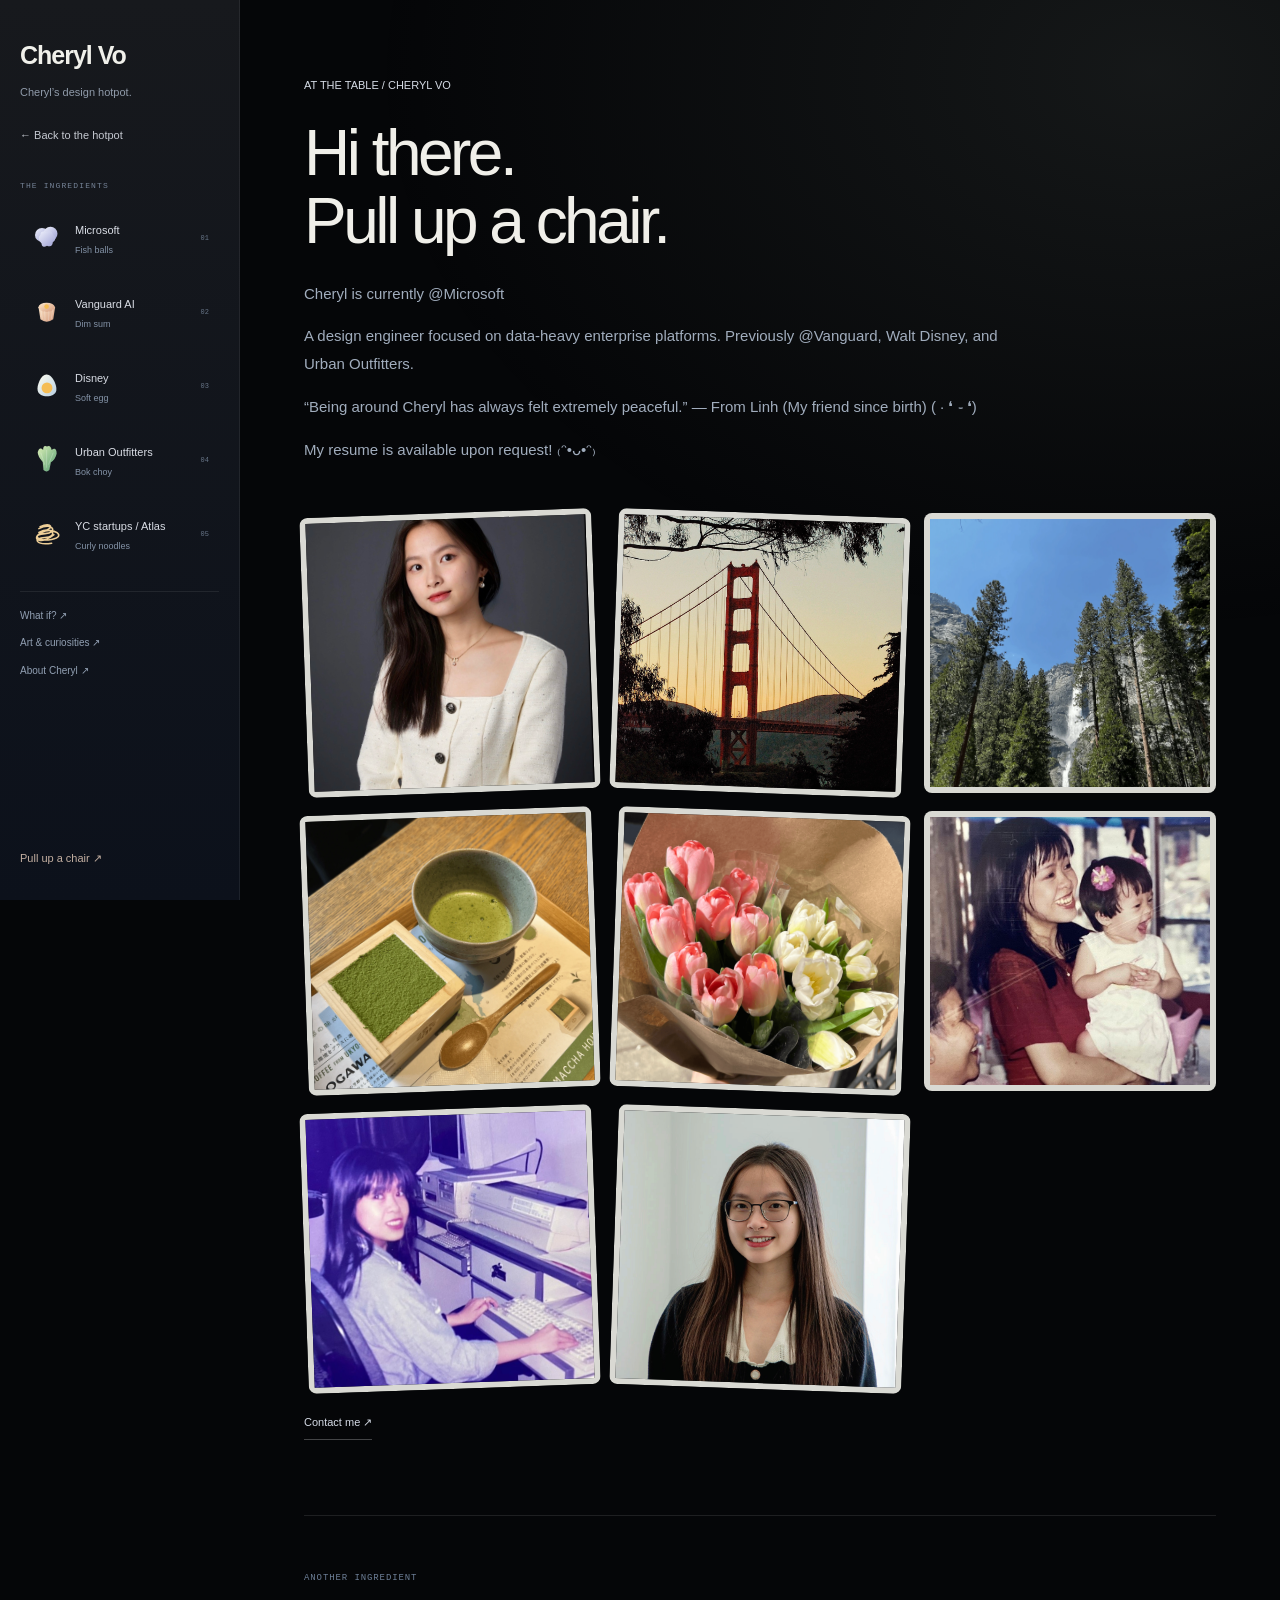
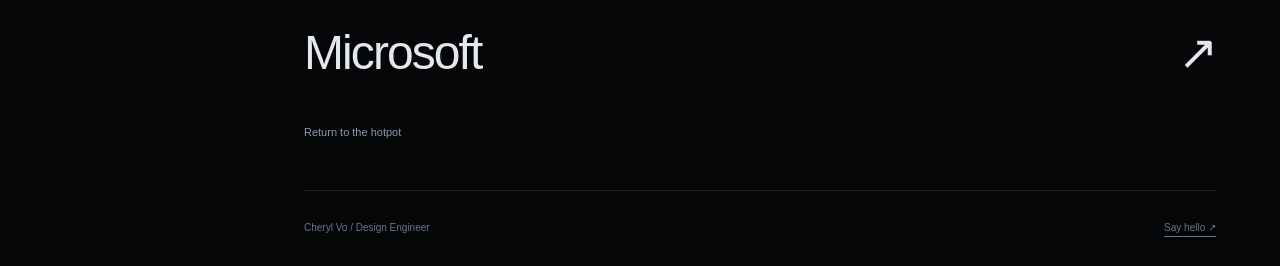
==== projects/about.html @ 7cf0054c "Rebuild case studies in hotpot theme and expand pixel fire" ====
<!doctype html><html lang="en"><head><meta charset="utf-8"><meta name="viewport" content="width=device-width,initial-scale=1"><title>About Cheryl — Cheryl Vo</title><link rel="icon" href="../bird.png"><link rel="stylesheet" href="../case-study.css"><link rel="stylesheet" href="../hotpot-case.css?v=1"></head><body style="--course-accent:#c0d1c3"><a class="skip" href="#case-content">Skip to case study</a><aside class="case-menu"><a class="case-person" href="../index.html">Cheryl Vo</a><p>Cheryl’s design hotpot.</p><a class="back-pot" href="../index.html">← Back to the hotpot</a><span class="menu-label">THE INGREDIENTS</span><nav aria-label="Project menu"><a href="microsoft.html" class="course-link " ><span class="course-food"><svg class="menu-food food-0" viewBox="0 0 88 88" aria-hidden="true" style="fill:url(#food-gradient-0)"><defs><linearGradient id="food-gradient-0" x1="0" y1="0" x2="1" y2="1"><stop stop-color="#eef0fb"/><stop offset="1" stop-color="#9b9ed3"/></linearGradient></defs><circle cx="31" cy="36" r="18"/><circle cx="53" cy="33" r="18"/><path d="M30 58Q17 45 27 36Q28 23 42 29Q56 23 59 36Q72 45 59 55Q58 69 44 64Q31 71 30 58Z"/></svg></span><span><strong>Microsoft</strong><small>Fish balls</small></span><span class="course-number">01</span></a><a href="vanguardai.html" class="course-link " ><span class="course-food"><svg class="menu-food food-1" viewBox="0 0 88 88" aria-hidden="true" style="fill:url(#food-gradient-1)"><defs><linearGradient id="food-gradient-1" x1="0" y1="0" x2="1" y2="1"><stop stop-color="#ffebcd"/><stop offset="1" stop-color="#d59b7e"/></linearGradient></defs><path d="M22 31L27 63Q43 75 60 63L65 31Q48 19 22 31Z"/><ellipse cx="43" cy="32" rx="21" ry="12"/><path class="food-detail" d="M28 37L32 62M38 41L39 66M49 41L48 66M59 37L55 62"/><circle class="food-yolk" cx="43" cy="30" r="6"/></svg></span><span><strong>Vanguard AI</strong><small>Dim sum</small></span><span class="course-number">02</span></a><a href="disney.html" class="course-link " ><span class="course-food"><svg class="menu-food food-2" viewBox="0 0 88 88" aria-hidden="true" style="fill:url(#food-gradient-2)"><defs><linearGradient id="food-gradient-2" x1="0" y1="0" x2="1" y2="1"><stop stop-color="#fffef1"/><stop offset="1" stop-color="#b8cfe1"/></linearGradient></defs><path d="M43 14C28 14 17 43 20 56C24 75 64 75 68 56C71 43 58 14 43 14Z"/><circle class="food-yolk" cx="44" cy="49" r="14"/></svg></span><span><strong>Disney</strong><small>Soft egg</small></span><span class="course-number">03</span></a><a href="urban-outfiters.html" class="course-link " ><span class="course-food"><svg class="menu-food food-3" viewBox="0 0 88 88" aria-hidden="true" style="fill:url(#food-gradient-3)"><defs><linearGradient id="food-gradient-3" x1="0" y1="0" x2="1" y2="1"><stop stop-color="#dbefb6"/><stop offset="1" stop-color="#559d73"/></linearGradient></defs><path d="M33 49Q20 35 20 24Q24 8 34 18Q34 4 44 9Q53 4 56 18Q68 9 69 27Q66 42 54 50L50 70Q43 77 35 70Z"/><path class="food-detail" d="M43 64L43 18M38 56L28 25M48 56L60 25"/></svg></span><span><strong>Urban Outfitters</strong><small>Bok choy</small></span><span class="course-number">04</span></a><a href="atlas.html" class="course-link " ><span class="course-food"><svg class="menu-food food-4" viewBox="0 0 88 88" aria-hidden="true"><path class="noodle-stroke" d="M23 30C60 11 73 42 39 43S15 64 56 58S61 24 30 40S29 74 62 46M23 40C60 21 73 52 39 53S15 74 56 68M26 25C58 10 63 32 35 35"/></svg></span><span><strong>YC startups / Atlas</strong><small>Curly noodles</small></span><span class="course-number">05</span></a></nav><div class="side-dishes"><a href="whatif.html">What if? ↗</a><a href="play.html">Art & curiosities ↗</a><a href="about.html">About Cheryl ↗</a></div><a class="menu-contact" href="mailto:cherylvostudio@gmail.com">Pull up a chair ↗</a></aside><div class="reading-progress" aria-hidden="true"></div><main id="case-content"><section class="about-opening"><span class="course-badge">AT THE TABLE / CHERYL VO</span><h1>Hi there.<br>Pull up a chair.</h1><p>Cheryl is currently @Microsoft</p><p>A design engineer focused on data-heavy enterprise platforms. Previously @Vanguard, Walt Disney, and Urban Outfitters.</p><p>“Being around Cheryl has always felt extremely peaceful.” — From Linh (My friend since birth) ( · ❛ ֊ ❛)</p><p>My resume is available upon request! ₍ᵔ•ᴗ•ᵔ₎</p></section><div class="about-photo-grid"><figure><button class="image-expand"><img src="../media/about-KoG7OlLBy6QovKJUhdu1xBxiqM.jpg" alt="Cheryl’s personal photograph" loading="lazy"></button></figure><figure><button class="image-expand"><img src="../media/about-ThHRqWtPOGOrmGiI2v8q4D7kLY.jpg" alt="Cheryl’s personal photograph" loading="lazy"></button></figure><figure><button class="image-expand"><img src="../media/about-HgFDEOUpoQR6WxD0ZgypA74ovAY.webp" alt="Cheryl’s personal photograph" loading="lazy"></button></figure><figure><button class="image-expand"><img src="../media/about-caKVW996veaTPowtUM6DA3k9YE.webp" alt="Cheryl’s personal photograph" loading="lazy"></button></figure><figure><button class="image-expand"><img src="../media/about-we9D9cYSzM0yUhFnLYzC8XiC8T4.png" alt="Cheryl’s personal photograph" loading="lazy"></button></figure><figure><button class="image-expand"><img src="../media/about-GoAZlqFZzIqx34c7P9QZTtrrCU.jpg" alt="Cheryl’s personal photograph" loading="lazy"></button></figure><figure><button class="image-expand"><img src="../media/about-4Qnz3JNUFy0b1ME9hI50VrD5ioA.jpg" alt="Cheryl’s personal photograph" loading="lazy"></button></figure><figure><button class="image-expand"><img src="../media/about-ILqbwTb9teyRl3ZFNsKaQZPQk.jpg" alt="Cheryl’s personal photograph" loading="lazy"></button></figure></div><a href="mailto:cherylvostudio@gmail.com" class="story-enter">Contact me ↗</a><section class="next-ingredient"><span>ANOTHER INGREDIENT</span><a href="microsoft.html">Microsoft <span>↗</span></a><a class="return-pot" href="../index.html">Return to the hotpot</a></section><footer><span>Cheryl Vo / Design Engineer</span><a href="mailto:cherylvostudio@gmail.com">Say hello ↗</a></footer></main><dialog aria-label="Project image"><button class="close" aria-label="Close enlarged image">Close ×</button><img alt=""></dialog><script src="../case-study.js"></script><script src="../hotpot-case.js"></script></body></html>
---- case-study.css ----
:root{--ink:#203d59;--line:#d4dde3;--paper:#fcfcf8}*{box-sizing:border-box}html{scroll-behavior:smooth;scroll-padding-top:25px}body{margin:0;color:var(--ink);background:var(--paper);font:16px/1.75 Arial,Helvetica,sans-serif}a{color:inherit;text-underline-offset:5px}button{font:inherit;color:inherit;cursor:pointer}a:focus-visible,button:focus-visible{outline:2px solid #395e83;outline-offset:5px}.site-header{display:flex;justify-content:space-between;align-items:center;gap:30px;padding:25px 5%;border-bottom:1px solid var(--line)}.brand{font:24px Georgia,serif;text-decoration:none}.site-header nav{display:flex;gap:25px;font-size:14px}main{max-width:1180px;margin:0 auto;padding:0 38px}.case-opening{padding:70px 0 55px}.opening-sticky{display:grid;grid-template-columns:1fr 1fr;align-items:center;gap:45px}.case-breadcrumb{font-size:12px;letter-spacing:.06em}.case-breadcrumb span{display:block;margin-top:18px}h1{font:400 clamp(44px,5vw,72px)/1.05 Georgia,serif;letter-spacing:-.035em;margin:22px 0}.canonical-title{font-size:19px}.case-subtitle{max-width:480px}.story-enter{display:inline-block;margin-top:15px}.case-cover{min-width:0}.screen-chrome{display:flex;justify-content:space-between;gap:15px;font-size:10px;letter-spacing:.07em;padding:10px 0}.opening-caption{display:none}img,video{display:block;max-width:100%;height:auto}video{width:100%;max-height:75svh;background:#e8eef3}.case-cover img{width:100%}.impact-strip{display:grid;grid-template-columns:repeat(3,1fr);gap:30px;padding:28px 0;border-block:1px solid var(--line);margin-bottom:60px}.impact-index{font-size:12px;display:block}.impact-card strong{font:30px Georgia,serif;display:block;margin:8px 0}.impact-card p{font-size:14px;margin:0}.case-layout{display:grid;grid-template-columns:190px minmax(0,1fr);gap:45px}.case-toc{position:sticky;top:30px;align-self:start;font-size:13px;max-height:85svh;overflow:auto}.case-toc>span{font-size:11px;letter-spacing:.1em}.toc-links{display:grid;gap:12px;margin-top:18px}.toc-links a{text-decoration:none;line-height:1.5}.toc-links a:hover{text-decoration:underline}.case-body{min-width:0}.case-section{padding:35px 0;border-bottom:1px solid var(--line);scroll-margin-top:25px}.case-section p{max-width:760px}h2{font:400 24px/1.3 Georgia,serif;margin:15px 0}h3{font:400 30px/1.25 Georgia,serif;letter-spacing:-.02em;margin:22px 0}h4{font-size:20px;font-weight:400}.chapter-label{display:flex;align-items:center;gap:18px;font-size:12px}.chapter-label h2{font:12px Arial,sans-serif;letter-spacing:.08em}.case-meta-grid{display:grid;grid-template-columns:repeat(auto-fit,minmax(150px,1fr));gap:20px}.case-meta-grid .case-section{padding-top:0}.case-meta-grid h2{font:12px Arial,sans-serif;letter-spacing:.1em}.case-meta-grid p{font-size:14px;margin:5px 0}.case-gallery,.gallery-grid{display:grid;grid-template-columns:repeat(auto-fit,minmax(min(100%,300px),1fr));gap:22px;margin:30px 0}.case-gallery figure{margin:0;min-width:0}.case-gallery img{width:100%;object-fit:contain}.image-expand{border:0;padding:0;background:transparent;width:100%;display:block}.image-expand span{display:none}figure{margin:25px 0}figcaption{font-size:13px}.next-case{padding:65px 0 40px;margin-top:40px;border-top:1px solid var(--line)}footer{padding:35px 0;display:flex;gap:25px;flex-wrap:wrap;font-size:13px}ul,ol{padding-left:24px}li{margin:10px 0}.experiment-card,.play-card{margin:30px 0;padding:25px 0;border-bottom:1px solid var(--line)}.experiment-card>img{max-width:140px}dialog{border:0;padding:20px;background:var(--paper);max-width:94vw;max-height:94svh}dialog::backdrop{background:#16354cda}dialog img{max-width:88vw;max-height:80svh;object-fit:contain;margin:auto}dialog .close{display:block;margin:0 0 15px auto;border:0;background:transparent}.skip{position:absolute;top:-80px;left:20px;background:white;padding:10px}.skip:focus{top:10px}@media(max-width:760px){.site-header{align-items:start;padding:20px}.site-header nav{gap:13px;flex-wrap:wrap;justify-content:end;font-size:13px;max-width:230px}main{padding:0 24px}.opening-sticky{grid-template-columns:1fr;gap:25px}.case-opening{padding:45px 0}.case-layout{display:block}.case-toc{position:static;max-height:none;border-bottom:1px solid var(--line);padding-bottom:25px}.toc-links{display:flex;flex-wrap:wrap;gap:12px 18px}.impact-strip{gap:15px}.impact-card strong{font-size:23px}.impact-card p{font-size:12px}h3{font-size:27px}}@media(prefers-reduced-motion:reduce){html{scroll-behavior:auto}}
---- hotpot-case.css ----
:root{color-scheme:dark;--ink:#d9dde5;--line:#ffffff18;--paper:#050608;--case-menu-width:240px}body{background:#050608;color:var(--ink);font:15px/1.85 -apple-system,BlinkMacSystemFont,'SF Pro Text','Segoe UI',sans-serif}body:before{content:'';position:fixed;inset:0;z-index:-1;background:radial-gradient(ellipse at 90% 8%,color-mix(in srgb,var(--course-accent) 9%,transparent),transparent 48%);pointer-events:none}.case-menu{position:fixed;left:0;top:0;bottom:0;width:var(--case-menu-width);padding:32px 20px;background:linear-gradient(#17191d,#0c111b);border-right:1px solid #ffffff12;display:flex;flex-direction:column;overflow-y:auto;scrollbar-width:none;z-index:8}.case-menu::-webkit-scrollbar{display:none}.case-person{font-size:25px;font-weight:600;letter-spacing:-1px;text-decoration:none;color:#f0f0ea}.case-menu>p{font-size:11px;color:#909baa;margin:4px 0 22px}.back-pot{font-size:11px;text-decoration:none;display:block;margin-bottom:36px;color:#c5c9d1}.back-pot:hover{color:#fff}.menu-label{font:8px ui-monospace,monospace;letter-spacing:.14em;color:#758397;margin-bottom:15px}.case-menu nav{display:grid;gap:8px}.course-link{display:flex;gap:11px;align-items:center;padding:13px 9px;border:1px solid transparent;border-radius:14px;text-decoration:none;line-height:1.3;transition:background .3s,border .3s}.course-link:hover{background:#ffffff06}.course-link.active{background:linear-gradient(135deg,color-mix(in srgb,var(--course-accent) 15%,#151c28),#151c28);border-color:color-mix(in srgb,var(--course-accent) 30%,transparent)}.course-link strong{font-size:11px;font-weight:500}.course-link small{display:block;font-size:9px;color:#8392a6;margin-top:6px}.course-number{margin-left:auto;font:7px ui-monospace,monospace;color:#677587}.course-food{width:34px;height:38px;flex:none;position:relative;display:block}.course-food svg{width:100%;height:100%;fill:#dddfea;stroke:#ffffff30;stroke-width:.7}.food-yolk{fill:#f5bd55;stroke:none}.food-detail{fill:none;stroke:#ffffff80;stroke-width:1.2}.food-4{fill:none!important;stroke:#edce97!important;stroke-width:4!important;stroke-linecap:round}.side-dishes{margin-top:24px;padding-top:15px;border-top:1px solid #ffffff13;display:grid;gap:9px}.side-dishes a{font-size:10px;color:#92a0b3;text-decoration:none}.menu-contact{margin-top:auto;padding-top:35px;font-size:11px;color:#c3afa1;text-decoration:none}.reading-progress{position:fixed;top:0;left:var(--case-menu-width);right:0;height:2px;background:var(--course-accent);transform:scaleX(var(--read-progress,0));transform-origin:left;z-index:15}main{margin-left:var(--case-menu-width);max-width:none;padding:0 clamp(24px,5vw,85px)}.case-opening{padding:65px 0 55px}.opening-sticky{display:flex;flex-direction:column;gap:35px;align-items:stretch}.case-head{max-width:800px}.course-badge{display:flex;align-items:center;gap:9px;font-size:11px;color:#d5dbe5}.course-badge>span{color:#8591a2}.course-badge img{width:24px;height:24px;border-radius:3px;background:white;object-fit:contain;padding:4px}.case-breadcrumb{margin-top:27px;font:9px/1.6 ui-monospace,monospace;letter-spacing:.08em;color:#8793a4}.case-breadcrumb a{text-decoration:none;color:#9ca5b3}.case-breadcrumb span{margin-top:10px;color:var(--course-accent)}h1{font:500 clamp(39px,5vw,76px)/1.05 -apple-system,BlinkMacSystemFont,sans-serif;letter-spacing:-.055em;margin:25px 0;color:#f0efe9}h1 em{font-style:normal;color:var(--course-accent)}.canonical-title{font-size:17px;color:#bdc5d0;margin:18px 0 5px}.case-subtitle{font-size:14px;color:#8f9aab;max-width:600px;margin:0}.story-enter{display:inline-block;font-size:11px;color:#d6dce7;margin-top:23px;text-decoration:none;border-bottom:1px solid #ffffff40;padding-bottom:6px}.case-cover{padding:16px;background:linear-gradient(135deg,color-mix(in srgb,var(--course-accent) 11%,#111820),#0c1119);border:1px solid #ffffff18;border-radius:18px;overflow:hidden}.case-cover img{border-radius:8px;max-height:680px;object-fit:contain}.screen-chrome{font:8px/1.5 ui-monospace,monospace;color:#9ea8b8;padding:0 3px 12px;letter-spacing:.1em}.impact-strip{border:1px solid #ffffff18;border-radius:15px;padding:25px;margin:0 0 65px;background:#0e141d;gap:24px}.impact-card strong{font:500 clamp(24px,3vw,37px)/1.15 -apple-system,BlinkMacSystemFont,sans-serif;letter-spacing:-.04em;color:var(--course-accent)}.impact-index{font:9px ui-monospace,monospace;color:#66758a}.impact-card p{color:#9aa6b8;font-size:12px;line-height:1.6}.case-layout{grid-template-columns:150px minmax(0,1fr);gap:35px}.case-toc{top:30px;scrollbar-width:none}.case-toc>span{font:8px ui-monospace,monospace;color:#69788f}.toc-links{gap:14px}.toc-links a{font-size:10px;color:#79899e;transition:color .2s}.toc-links a:hover,.toc-links a.active{color:var(--course-accent);text-decoration:none}.case-section{padding:45px 0;border-color:#ffffff16;scroll-margin-top:30px}.case-section p{color:#aab4c3;font-size:14px;line-height:1.95;max-width:740px}.case-section strong{color:#e1e3e9}.case-section li{color:#b0b9c7;font-size:14px}.chapter-label{gap:12px;color:var(--course-accent)}.chapter-label h2{font:9px/1.5 ui-monospace,monospace;letter-spacing:.1em;color:var(--course-accent)}h2,h3,h4{font-family:-apple-system,BlinkMacSystemFont,sans-serif;color:#e1e5eb;font-weight:500;letter-spacing:-.035em}h2{font-size:27px}h3{font-size:31px}h4{font-size:20px}.chapter-title{font-size:clamp(25px,3vw,36px);max-width:650px}.case-meta-grid{padding-bottom:18px;border-bottom:1px solid #ffffff18}.case-meta-grid .case-section{border:0;padding-top:0}.case-meta-grid h2{font:9px/1.5 ui-monospace,monospace;color:#6f8099}.case-meta-grid p{font-size:12px;line-height:1.7}.case-gallery,.gallery-grid{gap:17px}.case-gallery figure,.gallery-grid figure{min-width:0;background:#101720;border:1px solid #ffffff15;border-radius:12px;overflow:hidden;padding:12px;margin:0}.case-gallery img,.gallery-grid img{border-radius:5px;max-height:650px;object-fit:contain}.image-expand{cursor:zoom-in;border-radius:8px;overflow:hidden}.image-expand img{transition:transform .6s}.image-expand:hover img{transform:scale(1.02)}figcaption{font-size:10px;line-height:1.6;color:#7e8da2;padding-top:9px}video{border-radius:10px;background:#101722;max-height:70svh;border:1px solid #ffffff15}.decision-card,.experiment-card,.play-card{padding:25px;background:linear-gradient(140deg,#141e2a,#0d131c);border:1px solid #ffffff18;border-radius:14px;margin:20px 0}.decision-card h3{font-size:22px}.section-eyebrow{font:9px ui-monospace,monospace;color:var(--course-accent);letter-spacing:.12em}.source-context{max-width:850px}.source-context h2{font-size:29px}.collection-badge{padding-top:50px}.next-ingredient{margin-top:75px;padding:45px 0;border-block:1px solid #ffffff1a}.next-ingredient>span{font:9px ui-monospace,monospace;color:#6d7f97;letter-spacing:.1em}.next-ingredient>a:not(.return-pot){display:flex;justify-content:space-between;align-items:center;margin:20px 0;font-size:clamp(25px,4vw,48px);letter-spacing:-.04em;text-decoration:none;color:#e4e7eb}.next-ingredient>a:hover{color:var(--course-accent)}.return-pot{font-size:11px;color:#8c9bb0;text-decoration:none}footer{justify-content:space-between;color:#67778e;font-size:10px;padding:28px 0}dialog{background:#101721;border:1px solid #ffffff25;border-radius:14px;padding:16px}dialog::backdrop{background:#000d;backdrop-filter:blur(9px)}dialog .close{font-size:12px;color:#c9d0dc;padding:5px 10px}dialog img{border-radius:6px}.microsoft-cover{min-height:350px;display:flex;flex-direction:column;align-items:center;justify-content:center;gap:25px;background:radial-gradient(ellipse at 50% 25%,#9eb9e633,transparent 65%),#101722;border:1px solid #ffffff18;border-radius:17px}.microsoft-cover img{width:90px}.microsoft-cover span{font-size:38px;letter-spacing:-.05em;color:#e6ebf5}.about-opening{padding:75px 0 35px;max-width:700px}.about-opening p{color:#a1adbd}.about-photo-grid{display:grid;grid-template-columns:repeat(3,1fr);gap:18px}.about-photo-grid figure{margin:0;min-width:0}.about-photo-grid img{width:100%;height:280px;object-fit:cover;border:6px solid #d9d9d3}.about-photo-grid figure:nth-child(3n+1){transform:rotate(-2deg)}.about-photo-grid figure:nth-child(3n+2){transform:rotate(2deg)}.skip{z-index:30;background:#c9d3e2;color:#080c13}a:focus-visible,button:focus-visible{outline-color:var(--course-accent)}@media(min-width:1500px){main{max-width:1600px}}@media(max-width:1000px){:root{--case-menu-width:205px}.case-menu{padding-inline:14px}.case-layout{grid-template-columns:120px minmax(0,1fr);gap:25px}main{padding-inline:30px}.impact-strip{padding:18px;gap:15px}}@media(max-width:760px){:root{--case-menu-width:0px}.case-menu{position:relative;width:100%;padding:20px 20px 15px;display:block;border-bottom:1px solid #ffffff15}.case-menu>p{margin-bottom:10px}.back-pot{position:absolute;right:20px;top:31px;margin:0}.menu-label,.side-dishes,.menu-contact{display:none}.case-menu nav{display:flex;overflow:auto;margin-top:19px;gap:7px;scrollbar-width:none}.course-link{padding:8px;gap:6px;min-width:116px;border-radius:9px}.course-food{width:25px;height:30px}.course-link strong{font-size:9px}.course-link small{font-size:7px;margin-top:3px}.course-number{display:none}main{margin-left:0;padding:0 20px}.case-opening{padding-top:35px}.case-breadcrumb{font-size:8px}.course-badge{font-size:10px}h1{font-size:43px}.case-cover{padding:9px;border-radius:12px}.screen-chrome{font-size:6px;padding:0 2px 8px}.impact-strip{grid-template-columns:1fr;gap:18px;margin-bottom:30px}.impact-card{display:grid;grid-template-columns:90px 1fr;gap:10px;align-items:center}.impact-index{display:none}.impact-card strong{font-size:25px;margin:0}.case-layout{display:block}.case-toc{position:relative;top:0;padding:0 0 20px;max-height:none}.toc-links{display:flex;overflow:auto;flex-wrap:nowrap;white-space:nowrap;gap:15px;scrollbar-width:none}.toc-links a{font-size:9px}.case-section{padding:30px 0}.case-gallery,.gallery-grid{grid-template-columns:1fr}.case-section p{font-size:13px}.chapter-title,h3{font-size:27px}.decision-card,.experiment-card,.play-card{padding:18px}.about-photo-grid{grid-template-columns:1fr 1fr;gap:16px}.about-photo-grid img{height:210px}.next-ingredient{margin-top:45px}.about-opening{padding-top:35px}.microsoft-cover{min-height:270px}.reading-progress{left:0}}
.course-badge img[src*="vanguard"]{background:#963a45}.course-badge img[src*="yc.ico"]{background:#ff6900;padding:0}.case-menu .menu-food{position:static;transform:none;filter:none}.case-body>section.source-context{max-width:none}.case-next{display:none}
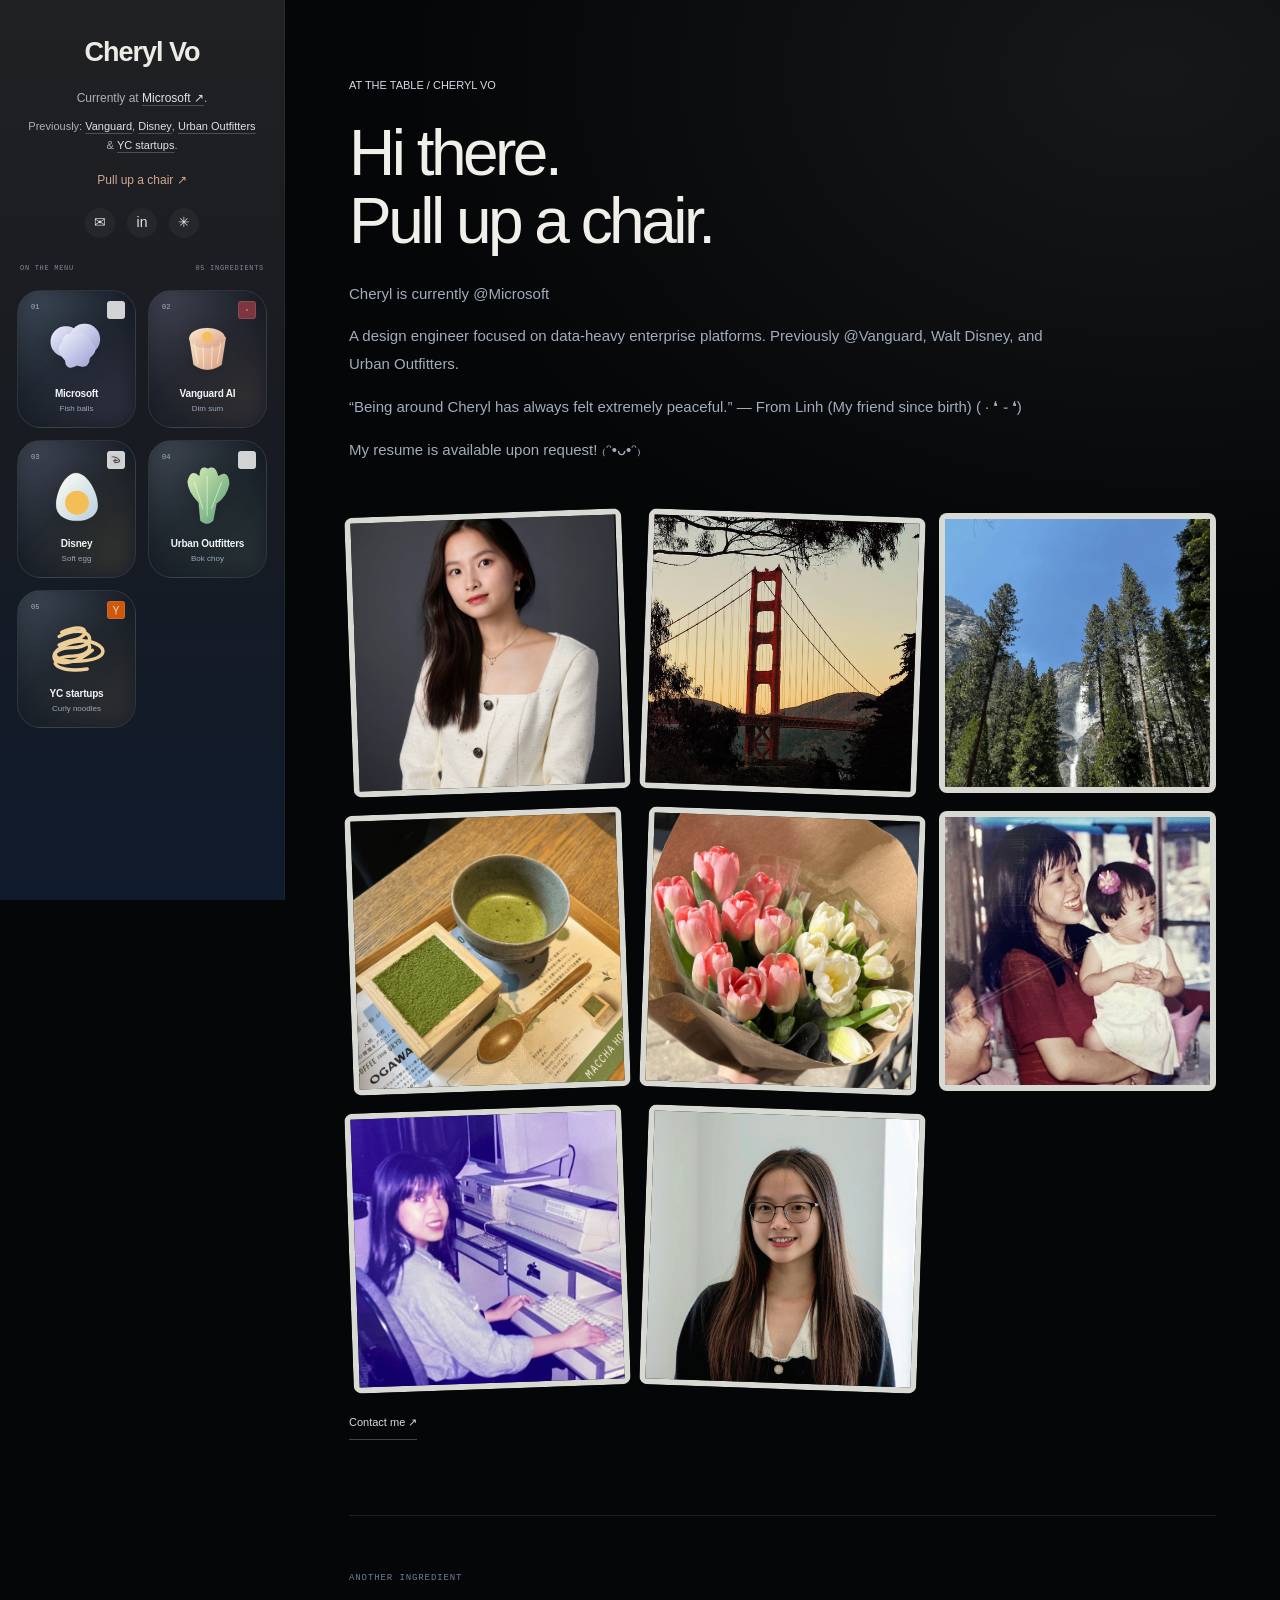
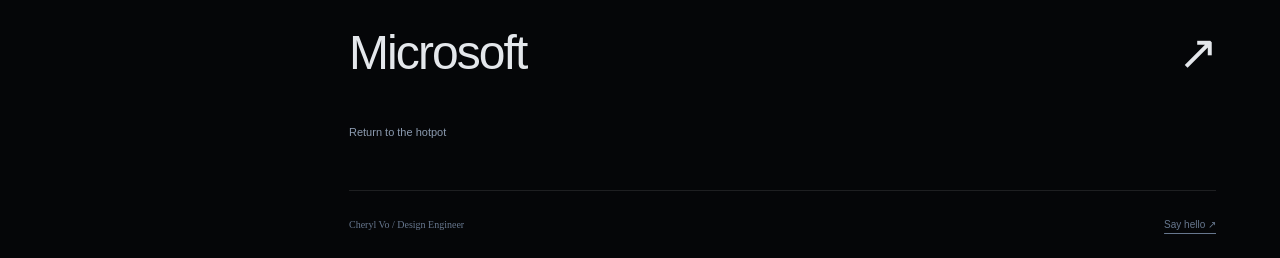
==== commit 067815ab: "Share homepage ingredient sidebar across all case studies" ====
--- a/projects/about.html
+++ b/projects/about.html
@@ -1 +1 @@
-<!doctype html><html lang="en"><head><meta charset="utf-8"><meta name="viewport" content="width=device-width,initial-scale=1"><title>About Cheryl — Cheryl Vo</title><link rel="icon" href="../bird.png"><link rel="stylesheet" href="../case-study.css"><link rel="stylesheet" href="../hotpot-case.css?v=1"></head><body style="--course-accent:#c0d1c3"><a class="skip" href="#case-content">Skip to case study</a><aside class="case-menu"><a class="case-person" href="../index.html">Cheryl Vo</a><p>Cheryl’s design hotpot.</p><a class="back-pot" href="../index.html">← Back to the hotpot</a><span class="menu-label">THE INGREDIENTS</span><nav aria-label="Project menu"><a href="microsoft.html" class="course-link " ><span class="course-food"><svg class="menu-food food-0" viewBox="0 0 88 88" aria-hidden="true" style="fill:url(#food-gradient-0)"><defs><linearGradient id="food-gradient-0" x1="0" y1="0" x2="1" y2="1"><stop stop-color="#eef0fb"/><stop offset="1" stop-color="#9b9ed3"/></linearGradient></defs><circle cx="31" cy="36" r="18"/><circle cx="53" cy="33" r="18"/><path d="M30 58Q17 45 27 36Q28 23 42 29Q56 23 59 36Q72 45 59 55Q58 69 44 64Q31 71 30 58Z"/></svg></span><span><strong>Microsoft</strong><small>Fish balls</small></span><span class="course-number">01</span></a><a href="vanguardai.html" class="course-link " ><span class="course-food"><svg class="menu-food food-1" viewBox="0 0 88 88" aria-hidden="true" style="fill:url(#food-gradient-1)"><defs><linearGradient id="food-gradient-1" x1="0" y1="0" x2="1" y2="1"><stop stop-color="#ffebcd"/><stop offset="1" stop-color="#d59b7e"/></linearGradient></defs><path d="M22 31L27 63Q43 75 60 63L65 31Q48 19 22 31Z"/><ellipse cx="43" cy="32" rx="21" ry="12"/><path class="food-detail" d="M28 37L32 62M38 41L39 66M49 41L48 66M59 37L55 62"/><circle class="food-yolk" cx="43" cy="30" r="6"/></svg></span><span><strong>Vanguard AI</strong><small>Dim sum</small></span><span class="course-number">02</span></a><a href="disney.html" class="course-link " ><span class="course-food"><svg class="menu-food food-2" viewBox="0 0 88 88" aria-hidden="true" style="fill:url(#food-gradient-2)"><defs><linearGradient id="food-gradient-2" x1="0" y1="0" x2="1" y2="1"><stop stop-color="#fffef1"/><stop offset="1" stop-color="#b8cfe1"/></linearGradient></defs><path d="M43 14C28 14 17 43 20 56C24 75 64 75 68 56C71 43 58 14 43 14Z"/><circle class="food-yolk" cx="44" cy="49" r="14"/></svg></span><span><strong>Disney</strong><small>Soft egg</small></span><span class="course-number">03</span></a><a href="urban-outfiters.html" class="course-link " ><span class="course-food"><svg class="menu-food food-3" viewBox="0 0 88 88" aria-hidden="true" style="fill:url(#food-gradient-3)"><defs><linearGradient id="food-gradient-3" x1="0" y1="0" x2="1" y2="1"><stop stop-color="#dbefb6"/><stop offset="1" stop-color="#559d73"/></linearGradient></defs><path d="M33 49Q20 35 20 24Q24 8 34 18Q34 4 44 9Q53 4 56 18Q68 9 69 27Q66 42 54 50L50 70Q43 77 35 70Z"/><path class="food-detail" d="M43 64L43 18M38 56L28 25M48 56L60 25"/></svg></span><span><strong>Urban Outfitters</strong><small>Bok choy</small></span><span class="course-number">04</span></a><a href="atlas.html" class="course-link " ><span class="course-food"><svg class="menu-food food-4" viewBox="0 0 88 88" aria-hidden="true"><path class="noodle-stroke" d="M23 30C60 11 73 42 39 43S15 64 56 58S61 24 30 40S29 74 62 46M23 40C60 21 73 52 39 53S15 74 56 68M26 25C58 10 63 32 35 35"/></svg></span><span><strong>YC startups / Atlas</strong><small>Curly noodles</small></span><span class="course-number">05</span></a></nav><div class="side-dishes"><a href="whatif.html">What if? ↗</a><a href="play.html">Art & curiosities ↗</a><a href="about.html">About Cheryl ↗</a></div><a class="menu-contact" href="mailto:cherylvostudio@gmail.com">Pull up a chair ↗</a></aside><div class="reading-progress" aria-hidden="true"></div><main id="case-content"><section class="about-opening"><span class="course-badge">AT THE TABLE / CHERYL VO</span><h1>Hi there.<br>Pull up a chair.</h1><p>Cheryl is currently @Microsoft</p><p>A design engineer focused on data-heavy enterprise platforms. Previously @Vanguard, Walt Disney, and Urban Outfitters.</p><p>“Being around Cheryl has always felt extremely peaceful.” — From Linh (My friend since birth) ( · ❛ ֊ ❛)</p><p>My resume is available upon request! ₍ᵔ•ᴗ•ᵔ₎</p></section><div class="about-photo-grid"><figure><button class="image-expand"><img src="../media/about-KoG7OlLBy6QovKJUhdu1xBxiqM.jpg" alt="Cheryl’s personal photograph" loading="lazy"></button></figure><figure><button class="image-expand"><img src="../media/about-ThHRqWtPOGOrmGiI2v8q4D7kLY.jpg" alt="Cheryl’s personal photograph" loading="lazy"></button></figure><figure><button class="image-expand"><img src="../media/about-HgFDEOUpoQR6WxD0ZgypA74ovAY.webp" alt="Cheryl’s personal photograph" loading="lazy"></button></figure><figure><button class="image-expand"><img src="../media/about-caKVW996veaTPowtUM6DA3k9YE.webp" alt="Cheryl’s personal photograph" loading="lazy"></button></figure><figure><button class="image-expand"><img src="../media/about-we9D9cYSzM0yUhFnLYzC8XiC8T4.png" alt="Cheryl’s personal photograph" loading="lazy"></button></figure><figure><button class="image-expand"><img src="../media/about-GoAZlqFZzIqx34c7P9QZTtrrCU.jpg" alt="Cheryl’s personal photograph" loading="lazy"></button></figure><figure><button class="image-expand"><img src="../media/about-4Qnz3JNUFy0b1ME9hI50VrD5ioA.jpg" alt="Cheryl’s personal photograph" loading="lazy"></button></figure><figure><button class="image-expand"><img src="../media/about-ILqbwTb9teyRl3ZFNsKaQZPQk.jpg" alt="Cheryl’s personal photograph" loading="lazy"></button></figure></div><a href="mailto:cherylvostudio@gmail.com" class="story-enter">Contact me ↗</a><section class="next-ingredient"><span>ANOTHER INGREDIENT</span><a href="microsoft.html">Microsoft <span>↗</span></a><a class="return-pot" href="../index.html">Return to the hotpot</a></section><footer><span>Cheryl Vo / Design Engineer</span><a href="mailto:cherylvostudio@gmail.com">Say hello ↗</a></footer></main><dialog aria-label="Project image"><button class="close" aria-label="Close enlarged image">Close ×</button><img alt=""></dialog><script src="../case-study.js"></script><script src="../hotpot-case.js"></script></body></html>+<!doctype html><html lang="en"><head><meta charset="utf-8"><meta name="viewport" content="width=device-width,initial-scale=1"><title>About Cheryl — Cheryl Vo</title><link rel="icon" href="../bird.png"><link rel="stylesheet" href="../dashboard.css?v=sf-5"><link rel="stylesheet" href="../night-garden.css?v=sf-5"><link rel="stylesheet" href="../nav-displays.css?v=3"><link rel="stylesheet" href="../folders.css?v=2"><link rel="stylesheet" href="../folder-states.css?v=1"><link rel="stylesheet" href="../tactile-cards.css?v=4"><link rel="stylesheet" href="../ingredient-menu.css?v=3"><link rel="stylesheet" href="../case-study.css"><link rel="stylesheet" href="../hotpot-case.css?v=sidebar-2"></head><body style="--course-accent:#c0d1c3"><a class="skip" href="#case-content">Skip to case study</a><aside class="sidebar"><div class="profile"><a class="profile-name" href="../index.html">Cheryl Vo </a><p class="profile-history">Currently at <a href="https://www.microsoft.com/en-us/windows-365" target="_blank" rel="noopener">Microsoft ↗</a>.<br><span>Previously: <a href="vanguardai.html">Vanguard</a>, <a href="disney.html">Disney</a>, <a href="urban-outfiters.html">Urban Outfitters</a> &amp; <a href="atlas.html">YC startups</a>.</span></p><a class="about-link" href="mailto:cherylvostudio@gmail.com">Pull up a chair ↗</a><div class="socials"><a href="mailto:cherylvostudio@gmail.com" aria-label="Email Cheryl">✉</a><a href="https://www.linkedin.com/in/tran-cheryl-vo/" target="_blank" rel="noopener" aria-label="Cheryl on LinkedIn">in</a><a href="play.html" aria-label="Artwork">✳</a></div></div><nav aria-label="Project navigation"><div class="menu-heading"><span>ON THE MENU</span><span>05 INGREDIENTS</span></div><div class="ingredient-menu"><a class="project-nav folder-nav" href="microsoft.html"><span class="menu-number">01</span><svg class="menu-food food-0" viewBox="0 0 88 88" aria-hidden="true" style="fill:url(#food-gradient-0)"><defs><linearGradient id="food-gradient-0" x1="0" y1="0" x2="1" y2="1"><stop stop-color="#eef0fb"/><stop offset="1" stop-color="#9b9ed3"/></linearGradient></defs><circle cx="31" cy="36" r="18"/><circle cx="53" cy="33" r="18"/><path d="M30 58Q17 45 27 36Q28 23 42 29Q56 23 59 36Q72 45 59 55Q58 69 44 64Q31 71 30 58Z"/></svg><span class="project-icon" style="--accent:#6d8b9e"><img class="brand-logo brand-microsoft" src="../brands/microsoft.svg" alt="" aria-hidden="true"></span><span><strong>Microsoft</strong><small>Fish balls</small></span><span class="nav-arrow">↗</span></a><a class="project-nav folder-nav" href="vanguardai.html"><span class="menu-number">02</span><svg class="menu-food food-1" viewBox="0 0 88 88" aria-hidden="true" style="fill:url(#food-gradient-1)"><defs><linearGradient id="food-gradient-1" x1="0" y1="0" x2="1" y2="1"><stop stop-color="#ffebcd"/><stop offset="1" stop-color="#d59b7e"/></linearGradient></defs><path d="M22 31L27 63Q43 75 60 63L65 31Q48 19 22 31Z"/><ellipse cx="43" cy="32" rx="21" ry="12"/><path class="food-detail" d="M28 37L32 62M38 41L39 66M49 41L48 66M59 37L55 62"/><circle class="food-yolk" cx="43" cy="30" r="6"/></svg><span class="project-icon" style="--accent:#963a45"><img class="brand-logo brand-vanguardai" src="../brands/vanguard.svg" alt="" aria-hidden="true"></span><span><strong>Vanguard AI</strong><small>Dim sum</small></span><span class="nav-arrow">↗</span></a><a class="project-nav folder-nav" href="disney.html"><span class="menu-number">03</span><svg class="menu-food food-2" viewBox="0 0 88 88" aria-hidden="true" style="fill:url(#food-gradient-2)"><defs><linearGradient id="food-gradient-2" x1="0" y1="0" x2="1" y2="1"><stop stop-color="#fffef1"/><stop offset="1" stop-color="#b8cfe1"/></linearGradient></defs><path d="M43 14C28 14 17 43 20 56C24 75 64 75 68 56C71 43 58 14 43 14Z"/><circle class="food-yolk" cx="44" cy="49" r="14"/></svg><span class="project-icon" style="--accent:#847a9e"><img class="brand-logo brand-disney" src="../brands/disney.png" alt="" aria-hidden="true"></span><span><strong>Disney</strong><small>Soft egg</small></span><span class="nav-arrow">↗</span></a><a class="project-nav folder-nav" href="urban-outfiters.html"><span class="menu-number">04</span><svg class="menu-food food-3" viewBox="0 0 88 88" aria-hidden="true" style="fill:url(#food-gradient-3)"><defs><linearGradient id="food-gradient-3" x1="0" y1="0" x2="1" y2="1"><stop stop-color="#dbefb6"/><stop offset="1" stop-color="#559d73"/></linearGradient></defs><path d="M33 49Q20 35 20 24Q24 8 34 18Q34 4 44 9Q53 4 56 18Q68 9 69 27Q66 42 54 50L50 70Q43 77 35 70Z"/><path class="food-detail" d="M43 64L43 18M38 56L28 25M48 56L60 25"/></svg><span class="project-icon" style="--accent:#7b8271"><img class="brand-logo brand-urban-outfiters" src="../brands/urban.svg" alt="" aria-hidden="true"></span><span><strong>Urban Outfitters</strong><small>Bok choy</small></span><span class="nav-arrow">↗</span></a><a class="project-nav folder-nav" href="atlas.html"><span class="menu-number">05</span><svg class="menu-food food-4" viewBox="0 0 88 88" aria-hidden="true"><path class="noodle-stroke" d="M23 30C60 11 73 42 39 43S15 64 56 58S61 24 30 40S29 74 62 46M23 40C60 21 73 52 39 53S15 74 56 68M26 25C58 10 63 32 35 35"/></svg><span class="project-icon" style="--accent:#a57751"><img class="brand-logo brand-atlas" src="../brands/yc.ico" alt="" aria-hidden="true"></span><span><strong>YC startups</strong><small>Curly noodles</small></span><span class="nav-arrow">↗</span></a></div></nav></aside><div class="reading-progress" aria-hidden="true"></div><main id="case-content"><section class="about-opening"><span class="course-badge">AT THE TABLE / CHERYL VO</span><h1>Hi there.<br>Pull up a chair.</h1><p>Cheryl is currently @Microsoft</p><p>A design engineer focused on data-heavy enterprise platforms. Previously @Vanguard, Walt Disney, and Urban Outfitters.</p><p>“Being around Cheryl has always felt extremely peaceful.” — From Linh (My friend since birth) ( · ❛ ֊ ❛)</p><p>My resume is available upon request! ₍ᵔ•ᴗ•ᵔ₎</p></section><div class="about-photo-grid"><figure><button class="image-expand"><img src="../media/about-KoG7OlLBy6QovKJUhdu1xBxiqM.jpg" alt="Cheryl’s personal photograph" loading="lazy"></button></figure><figure><button class="image-expand"><img src="../media/about-ThHRqWtPOGOrmGiI2v8q4D7kLY.jpg" alt="Cheryl’s personal photograph" loading="lazy"></button></figure><figure><button class="image-expand"><img src="../media/about-HgFDEOUpoQR6WxD0ZgypA74ovAY.webp" alt="Cheryl’s personal photograph" loading="lazy"></button></figure><figure><button class="image-expand"><img src="../media/about-caKVW996veaTPowtUM6DA3k9YE.webp" alt="Cheryl’s personal photograph" loading="lazy"></button></figure><figure><button class="image-expand"><img src="../media/about-we9D9cYSzM0yUhFnLYzC8XiC8T4.png" alt="Cheryl’s personal photograph" loading="lazy"></button></figure><figure><button class="image-expand"><img src="../media/about-GoAZlqFZzIqx34c7P9QZTtrrCU.jpg" alt="Cheryl’s personal photograph" loading="lazy"></button></figure><figure><button class="image-expand"><img src="../media/about-4Qnz3JNUFy0b1ME9hI50VrD5ioA.jpg" alt="Cheryl’s personal photograph" loading="lazy"></button></figure><figure><button class="image-expand"><img src="../media/about-ILqbwTb9teyRl3ZFNsKaQZPQk.jpg" alt="Cheryl’s personal photograph" loading="lazy"></button></figure></div><a href="mailto:cherylvostudio@gmail.com" class="story-enter">Contact me ↗</a><section class="next-ingredient"><span>ANOTHER INGREDIENT</span><a href="microsoft.html">Microsoft <span>↗</span></a><a class="return-pot" href="../index.html">Return to the hotpot</a></section><footer><span>Cheryl Vo / Design Engineer</span><a href="mailto:cherylvostudio@gmail.com">Say hello ↗</a></footer></main><dialog aria-label="Project image"><button class="close" aria-label="Close enlarged image">Close ×</button><img alt=""></dialog><script src="../case-study.js"></script><script src="../hotpot-case.js"></script><script src="../tactile-cards.js"></script></body></html>
--- a/dashboard.css
+++ b/dashboard.css
@@ -0,0 +1,13 @@
+:root{--sidebar:285px;--ink:#263b48;--muted:#869092;--accent:#6a879c}*{box-sizing:border-box}html{scroll-behavior:smooth;scroll-padding-top:28px}body{margin:0;background:#f8f7f1;font:14px/1.5 Arial,sans-serif;color:var(--ink);isolation:isolate}button,a{-webkit-tap-highlight-color:transparent}a{color:inherit}button{font:inherit;color:inherit;cursor:pointer}a:focus-visible,button:focus-visible{outline:2px solid #426d9a;outline-offset:5px}.sidebar{position:fixed;inset:0 auto 0 0;width:var(--sidebar);padding:35px 17px 18px;background:#fffefbea;border-right:1px solid #e6e9e7;z-index:10;display:flex;flex-direction:column;backdrop-filter:blur(18px)}.profile{text-align:center;padding:0 10px 23px}.profile-name{font:27px Georgia;text-decoration:none;display:inline-flex;align-items:center;gap:16px}.name-seal{font:12px/1.4 Georgia;color:#b14d3e;border:1px solid;border-radius:4px 6px 3px 5px;padding:5px;transform:rotate(-5deg)}.profile p{font-size:13px;margin:15px 0 7px;color:#737d7c}.current-role{font-size:11px;color:#6f7978}.about-link{display:block;color:#547f9f;text-decoration:none;margin:10px 0;font-size:12px}.socials{display:flex;justify-content:center;gap:12px;margin-top:17px}.socials a{display:grid;place-items:center;width:30px;height:30px;border-radius:50%;background:#eff1ed;text-decoration:none;font-size:14px}.socials a:hover{background:#dce8ee}.sidebar nav{overflow:auto;flex:1;scrollbar-width:thin}.project-nav{display:flex;gap:12px;align-items:center;padding:13px 12px;text-decoration:none;border-bottom:1px solid #e8ebe7;border-radius:3px;transition:background .2s,color .2s}.project-icon{width:39px;height:39px;border-radius:11px;background:var(--accent);color:#fff;display:grid;place-items:center;font:19px Georgia;flex:none;box-shadow:inset 0 0 0 1px #ffffff29}.project-nav strong{display:block;font-size:13px;font-weight:500}.project-nav small{display:block;font-size:11px;line-height:1.4;color:#929895;margin-top:3px}.nav-arrow{margin-left:auto;color:#9ba5a4;font-size:13px}.project-nav:hover{background:#eef3f3}.project-nav.active{background:#447b9f;color:#fff;border-radius:9px;border-bottom-color:transparent}.project-nav.active small,.project-nav.active .nav-arrow{color:#e1edf3}.nav-extra{padding:18px 12px}.nav-extra a{display:flex;justify-content:space-between;text-decoration:none;font:italic 12px Georgia;padding:9px 0;color:#788687}.sidebar-bottom{font:italic 11px Georgia;display:flex;justify-content:space-between;color:#87918c;padding:10px 7px 0}.motion{background:none;border:0;text-decoration:underline;font:10px Arial}.dashboard-sky{position:fixed;inset:0 0 0 var(--sidebar);z-index:-1;overflow:hidden;pointer-events:none;background:#f8f7ef}.sky-blur{position:absolute;inset:-12%;background:radial-gradient(ellipse at 50% 27%,#fffdf5 0%,#faf9f0f5 32%,transparent 57%),radial-gradient(ellipse at 15% 62%,#76b6e0 0%,#92c6e3 20%,transparent 47%),radial-gradient(ellipse at 93% 85%,#0a202f 0%,#143f58 24%,transparent 51%),linear-gradient(#f7f4eb 30%,#b6d5e8 57%,#426c80 85%,#172e38);filter:blur(25px);animation:sky-travel 26s ease-in-out infinite alternate;transform:translate(var(--px,0px),var(--py,0px)) scale(1.04)}.dot-field{position:absolute;inset:0;background:radial-gradient(#6399c344 .7px,transparent .9px) 0 0/20px 20px;mask-image:linear-gradient(transparent 2%,#000 25%,#000 78%,transparent);opacity:.6}.light-sweep{position:absolute;inset:-40%;background:conic-gradient(from 190deg at 62% 2%,transparent 0deg,#fff8df33 15deg,transparent 27deg,#ffffff3b 34deg,transparent 45deg);filter:blur(18px);animation:sun-shimmer 16s ease-in-out infinite alternate}.ambient-particles span{position:absolute;left:var(--x);top:var(--y);color:#fff;opacity:var(--opacity);font:var(--size) Georgia;animation:particle-drift var(--duration) linear infinite;animation-delay:var(--delay);text-shadow:0 0 7px #fff9}.ambient-particles span.bird-particle{color:#557d99;font-family:Arial}.dashboard-intro{display:flex;justify-content:space-between;gap:25px;position:relative;padding:20px 18px 32px;align-items:center}.intro-number{display:inline-grid;place-items:center;width:20px;height:20px;border-radius:50%;background:#b85948;color:#fff;font:10px Georgia;margin-right:10px}.intro-greeting{font:italic 18px Georgia;color:#856b60}.dashboard-intro h1{font:400 clamp(28px,3vw,46px)/1.07 Georgia;letter-spacing:-.04em;margin:17px 0 0}.dashboard-intro h1 em{font-weight:400}.dashboard-intro>p{font:13px/1.8 Georgia;color:#77828a;margin-right:65px}.intro-bird{position:absolute;right:10px;top:43px;width:48px;fill:none;stroke:#4b718c;stroke-width:1.1;transform:rotate(-15deg);animation:bird-hover 7s ease-in-out infinite}main{margin-left:var(--sidebar);padding:22px 26px 0;max-width:1800px}.projects-stack{display:grid;gap:30px}.project-panel{background:#fffef7c9;border:1px solid #ffffffb5;border-radius:23px;padding:18px;backdrop-filter:blur(12px);box-shadow:0 14px 60px #193d4e09;scroll-margin-top:25px}.panel-heading{display:flex;gap:12px;align-items:center;margin-bottom:17px}.panel-heading .project-icon{width:45px;height:45px;font-size:23px}.panel-heading h2{font:400 29px/1.1 Georgia;margin:0;letter-spacing:-.035em}.panel-heading p{font-size:10px;color:#88908e;margin:5px 0 0}.case-link{margin-left:auto;white-space:nowrap;border-radius:25px;background:#fff9;border:1px solid #d7dfdd77;padding:7px 13px;font:11px Arial;text-decoration:none}.case-link:hover{background:#fff}.panel-visuals{display:grid;grid-template-columns:1fr 1fr;gap:16px}.visual-tile{min-width:0;display:block;background:#fffdf5ed;border-radius:16px;overflow:hidden;text-decoration:none;box-shadow:0 3px 15px #193d4e05;transition:transform .4s cubic-bezier(.2,.8,.2,1),box-shadow .4s;transform:perspective(900px) rotateX(var(--rx,0deg)) rotateY(var(--ry,0deg))}.visual-tile:hover{box-shadow:0 16px 30px #203c561f}.visual-media{aspect-ratio:1.48;position:relative;overflow:hidden;background:linear-gradient(145deg,#eef0e7,#d4e3ed)}.visual-media img,.visual-media video{width:100%;height:100%;object-fit:contain;display:block;padding:22px;transition:transform .7s cubic-bezier(.2,.8,.2,1)}.visual-tile:hover img,.visual-tile:hover video{transform:scale(1.04)}.tile-shimmer{position:absolute;inset:0;pointer-events:none;background:linear-gradient(115deg,transparent 20%,#fff5 40%,#e2f0ff66 47%,transparent 66%);transform:translateX(-120%);mix-blend-mode:screen;transition:transform 1.1s ease}.visual-tile:hover .tile-shimmer,.visual-tile:focus-visible .tile-shimmer{transform:translateX(120%)}.tile-label{padding:15px 19px 18px}.tile-label strong{display:block;font-size:15px;font-weight:400}.tile-label span{display:block;color:#89918f;font-size:11px;margin-top:5px}.video-toggle{position:absolute;right:12px;bottom:12px;border:1px solid #d5dedb;border-radius:20px;background:#fffffff0;padding:7px 11px;font-size:10px}.windows-mark{font:32px Georgia;text-align:center;position:absolute;inset:0;display:flex;flex-direction:column;justify-content:center;gap:12px;color:#537996}.windows-mark span{font:60px Arial}.windows-mark small{font:10px Arial;letter-spacing:2px}.role-note{display:flex;flex-direction:column;justify-content:center;align-items:center;text-align:center;border:1px solid #adbcc033;border-radius:16px}.role-note p{font:28px/1.2 Georgia;color:#5c7c8c}.role-note small{font-size:11px;color:#899390}.note-bird{font-size:58px;color:#7c9fa8}.moments-panel{margin:70px 0;padding:30px 20px;background:#ffffffe6;border-radius:24px}.section-kicker{font-size:10px;letter-spacing:.12em;color:#ad6554}.moments-panel h2,.about-panel h2{font:400 34px/1.2 Georgia;letter-spacing:-.03em}.moment-grid{display:grid;grid-template-columns:repeat(3,1fr);gap:20px}.moment-grid button{border:0;background:#fff;padding:9px 9px 14px;box-shadow:0 4px 15px #284c6510;transform:rotate(-2deg);transition:transform .3s}.moment-grid button:nth-child(2){transform:rotate(3deg)}.moment-grid button:hover{transform:rotate(0) translateY(-7px)}.moment-grid img{width:100%;aspect-ratio:4/5;object-fit:cover}.moment-grid span{display:block;font:italic 13px Georgia;margin-top:12px}.about-panel{display:grid;grid-template-columns:1fr 2fr;gap:40px;background:#fffffff0;border-radius:23px;padding:35px;margin-bottom:45px}.about-panel>img{width:100%;max-width:240px;border:10px solid #fff;transform:rotate(-3deg)}.about-panel p{max-width:500px;font-size:13px;line-height:1.8;color:#737f84}.about-panel a{font:italic 16px Georgia}.about-panel h2{margin-top:15px}footer{display:flex;justify-content:space-between;padding:20px 15px 30px;font:11px Georgia;color:#ebf3f2;gap:15px}.skip{position:fixed;top:-80px;z-index:20;background:#fff;padding:10px}.skip:focus{top:10px}.photo-dialog{border:0;border-radius:10px;padding:20px;max-width:90vw;max-height:90svh;background:#fffdf5}.photo-dialog::backdrop{background:#152c42cc;backdrop-filter:blur(10px)}.photo-dialog img{display:block;max-height:70svh;max-width:80vw;margin:auto;object-fit:contain}.dialog-close{display:block;margin-left:auto;border:0;background:none;margin-bottom:10px}.photo-dialog p{font:italic 16px Georgia}.still *{animation:none!important;transition:none!important}.still .visual-tile{transform:none!important}@keyframes sky-travel{to{translate:2% -2%;scale:1.04}}@keyframes sun-shimmer{to{transform:rotate(8deg) translateX(3%);opacity:.6}}@keyframes particle-drift{0%{translate:-12px -30px;rotate:0deg}100%{translate:55px 160px;rotate:80deg}}@keyframes bird-hover{50%{translate:3px -8px;rotate:6deg}}
+@media(min-width:1600px){:root{--sidebar:330px}main{padding:30px 35px}.project-panel{padding:22px}.profile{padding-bottom:30px}.project-nav{padding:16px 14px}.project-nav strong{font-size:15px}.project-nav small{font-size:12px}.sidebar{padding-top:45px}.visual-media{aspect-ratio:1.6}}
+@media(max-width:1000px){:root{--sidebar:235px}.project-nav{padding:12px 7px;gap:8px}.project-icon{width:32px;height:32px}.profile-name{font-size:23px}.dashboard-intro>p{display:none}.visual-media img,.visual-media video{padding:12px}.tile-label{padding:12px}.panel-heading h2{font-size:25px}.sidebar-bottom{display:block}.motion{padding:8px 0}main{padding-inline:18px}.visual-media{aspect-ratio:1.2}}
+@media(max-width:700px){:root{--sidebar:0px}.sidebar{position:relative;width:100%;padding:20px 16px 0;backdrop-filter:none;background:#fffef8}.profile{position:relative;text-align:left;padding:0}.profile-name{font-size:25px}.profile p{margin:10px 0 5px}.current-role{display:none}.about-link{position:absolute;right:0;top:4px}.socials{position:absolute;right:0;bottom:5px;gap:8px;margin:0}.socials a{width:27px;height:27px}.sidebar nav{display:flex;overflow:auto;margin:15px -16px 0;padding:0 12px 12px;gap:6px;scrollbar-width:none}.project-nav{padding:8px 10px;border:1px solid #e2e8e4;gap:7px;flex:none;border-radius:8px}.project-nav small,.nav-arrow,.nav-extra,.sidebar-bottom{display:none}.project-nav strong{font-size:11px}.project-nav .project-icon{width:23px;height:23px;border-radius:6px;font-size:12px}.dashboard-sky{inset:0}.dashboard-intro{padding:17px 5px 25px}.dashboard-intro h1{font-size:33px}.intro-bird{top:48px;right:10px;width:38px}main{padding:10px 12px 0}.project-panel{padding:12px;border-radius:18px}.panel-heading .project-icon{width:35px;height:35px;font-size:19px}.panel-heading h2{font-size:23px}.panel-heading p{font-size:9px}.case-link{font-size:9px;padding:6px 8px}.panel-heading{gap:8px}.panel-visuals{grid-template-columns:1fr;gap:13px}.visual-media{aspect-ratio:1.55}.visual-media img,.visual-media video{padding:18px}.projects-stack{gap:23px}.tile-label strong{font-size:14px}.role-note{min-height:190px}.moment-grid{gap:12px;grid-template-columns:1fr 1fr}.moment-grid button:last-child{grid-column:1/3;max-width:65%;margin:auto}.moments-panel{padding:23px 15px;margin:40px 0}.moments-panel h2,.about-panel h2{font-size:29px}.about-panel{grid-template-columns:1fr;padding:25px;gap:25px}.about-panel>img{max-width:170px}footer{font-size:10px}.sky-blur{filter:blur(18px)}}@media(prefers-reduced-motion:reduce){*{animation:none!important;transition:none!important}html{scroll-behavior:auto}.visual-tile{transform:none!important}}
+@media(max-width:700px){.sidebar-bottom{display:flex;padding:0 4px 10px;align-items:center}.sidebar-bottom .motion{padding:3px 0}.sidebar-bottom>span{font-size:10px}}
+/* Smoked glass: color and light from the sky remain visible through each panel. */
+.project-panel{background:linear-gradient(130deg,#102937b8,#0a1c27c7);border:1px solid #ffffff18;color:#f1f4ef;backdrop-filter:blur(20px) saturate(1.25);-webkit-backdrop-filter:blur(20px) saturate(1.25);box-shadow:0 24px 60px #051a2a20,inset 0 1px 0 #ffffff12;border-radius:20px;padding:22px;transform-origin:50% 70%;will-change:transform,opacity;opacity:var(--scroll-opacity,1);transform:translate3d(0,var(--scroll-y,0px),0) scale(var(--scroll-scale,1))}.panel-heading p{color:#bfced0}.panel-heading .project-icon{background:#ffffff12;border:1px solid #ffffff25;box-shadow:none}.case-link{background:#ffffff0b;border-color:#ffffff20;color:#eef5f5}.case-link:hover{background:#ffffff20}.visual-tile{background:#ffffff05;border:1px solid #ffffff12;box-shadow:none}.visual-media{background:radial-gradient(ellipse at 40% 0%,#dceffc1a,transparent 75%),#ffffff05}.tile-label{background:#091e2a22}.tile-label span{color:#b7c6c9}.tile-label strong{color:#f3f5f1}.tile-shimmer{background:linear-gradient(115deg,transparent 22%,#d9efff19 40%,#ffffff38 48%,transparent 65%)}.video-toggle{background:#152d3bd9;border-color:#ffffff3b;color:#eef4f6;backdrop-filter:blur(12px)}.role-note{background:#ffffff03;border-color:#ffffff14}.role-note p{color:#d4e6ec}.role-note small{color:#b4c6ca}.windows-mark{color:#e2edf5}.windows-mark small{color:#c0d3e0}.projects-stack{gap:65px;padding-top:12px}.panel-heading{margin-bottom:22px}.sky-blur{background:radial-gradient(ellipse at 50% 27%,#fffdf5 0%,#faf9f0f5 25%,transparent 55%),radial-gradient(ellipse at 10% 65%,#79bde5 0%,#82bce0 18%,transparent 45%),radial-gradient(ellipse at 93% 90%,#081d29 0%,#143e54 28%,transparent 55%),linear-gradient(#f7f4eb 20%,#a5cfe4 51%,#426c80 80%,#142b36)}.moments-panel,.about-panel{background:#102733be;border:1px solid #ffffff1c;backdrop-filter:blur(20px);color:#edf3f1}.about-panel p{color:#c0ccce}.section-kicker{color:#d4a194}.about-panel a{color:#e8f2f3}.moment-grid button{background:#ffffff12;color:#edf3f1;border:1px solid #ffffff18}.still .project-panel{transform:none!important;opacity:1!important}
+@media(max-width:700px){.project-panel{padding:14px}.projects-stack{gap:35px}.sidebar-bottom{display:flex;padding:0 4px 10px;align-items:center}.sidebar-bottom .motion{padding:3px 0}.sidebar-bottom>span{font-size:10px}}
+@media(prefers-reduced-motion:reduce){.project-panel{transform:none!important;opacity:1!important;will-change:auto}}
+
+body,button,input,a{font-family:-apple-system,BlinkMacSystemFont,"SF Pro Display","SF Pro Text","Segoe UI",sans-serif,Arial,sans-serif}.profile-name{font:600 25px/1.3 -apple-system,BlinkMacSystemFont,"SF Pro Display","SF Pro Text","Segoe UI",sans-serif,Arial,sans-serif;letter-spacing:-.8px}.profile p{font-size:12px;line-height:1.8}.project-nav strong{font-weight:600;font-size:12px}.project-nav small{font-size:10px;line-height:1.6}.panel-heading h2{font:600 28px/1.2 -apple-system,BlinkMacSystemFont,"SF Pro Display","SF Pro Text","Segoe UI",sans-serif,Arial,sans-serif;letter-spacing:-1px}.panel-heading p{font-family:-apple-system,BlinkMacSystemFont,"SF Pro Display","SF Pro Text","Segoe UI",sans-serif,sans-serif;font-size:10px}.case-link{font:500 10px -apple-system,BlinkMacSystemFont,"SF Pro Display","SF Pro Text","Segoe UI",sans-serif,sans-serif}.dashboard-intro h1{font:500 clamp(28px,3vw,43px)/1.16 -apple-system,BlinkMacSystemFont,"SF Pro Display","SF Pro Text","Segoe UI",sans-serif,sans-serif;letter-spacing:-1.7px}.dashboard-intro h1 em{font-weight:400;font-style:normal;color:#668196}.dashboard-intro>p{font:400 12px/1.9 -apple-system,BlinkMacSystemFont,"SF Pro Display","SF Pro Text","Segoe UI",sans-serif,sans-serif}.intro-greeting{font:500 15px -apple-system,BlinkMacSystemFont,"SF Pro Display","SF Pro Text","Segoe UI",sans-serif,sans-serif}.tile-label strong{font:500 14px/1.5 -apple-system,BlinkMacSystemFont,"SF Pro Display","SF Pro Text","Segoe UI",sans-serif,sans-serif;letter-spacing:-.3px}.tile-label span{font:400 10px/1.6 -apple-system,BlinkMacSystemFont,"SF Pro Display","SF Pro Text","Segoe UI",sans-serif,sans-serif}.windows-mark{font:500 30px/1.4 -apple-system,BlinkMacSystemFont,"SF Pro Display","SF Pro Text","Segoe UI",sans-serif,sans-serif;letter-spacing:-1px;align-items:center}.windows-mark small{font:400 10px -apple-system,BlinkMacSystemFont,"SF Pro Display","SF Pro Text","Segoe UI",sans-serif,sans-serif;letter-spacing:1px}.role-note p{font:400 27px/1.35 -apple-system,BlinkMacSystemFont,"SF Pro Display","SF Pro Text","Segoe UI",sans-serif,sans-serif;letter-spacing:-.8px}.role-note p em{font-style:normal;color:#a4c4d3}.moments-panel h2,.about-panel h2{font:500 31px/1.25 -apple-system,BlinkMacSystemFont,"SF Pro Display","SF Pro Text","Segoe UI",sans-serif,sans-serif;letter-spacing:-1px}.nav-extra a{font:400 11px -apple-system,BlinkMacSystemFont,"SF Pro Display","SF Pro Text","Segoe UI",sans-serif,sans-serif}.project-icon{background:#fff!important;border:1px solid #ffffff25;box-shadow:none;overflow:hidden;padding:8px}.brand-logo{display:block;width:100%;height:100%;object-fit:contain}.brand-vanguardai{background:#963a45;padding:5px}.project-icon:has(.brand-vanguardai){background:#963a45!important;padding:5px}.project-icon:has(.brand-disney){padding:0}.project-icon:has(.brand-atlas){background:#f26522!important;padding:0}.project-icon:has(.brand-urban-outfiters){width:52px;padding:5px}.panel-heading .project-icon:has(.brand-urban-outfiters){width:64px}.microsoft-feature-logo{width:62px;height:62px;object-fit:contain;margin-bottom:7px}.atlas-byline{display:flex;align-items:center;gap:10px}.atlas-byline img{width:39px;height:15px;object-fit:contain;filter:brightness(0) invert(1)}
+@media(max-width:700px){.project-nav strong{font-size:11px}.project-nav .project-icon:has(.brand-urban-outfiters){width:32px}.project-nav .project-icon{padding:4px}.panel-heading h2{font-size:22px;letter-spacing:-.6px}.dashboard-intro h1{font-size:32px;letter-spacing:-1.3px}.moments-panel h2,.about-panel h2{font-size:27px}.profile-name{font-size:25px}}
+.visual-media .microsoft-feature-logo{width:65px;height:65px;padding:0;object-fit:contain;flex:none;filter:none;margin:0 0 12px}.project-icon{color:#304b60}.project-icon:has(.brand-vanguardai){color:white}
--- a/night-garden.css
+++ b/night-garden.css
@@ -0,0 +1,3 @@
+body{background:#08090b;color:#ecebe5}.sidebar{background:#0e1012ed;border-color:#ffffff12;backdrop-filter:blur(20px)}.profile-name{color:#ecebe5}.profile p,.current-role{color:#949b9e}.name-seal{color:#d87862}.about-link{color:#d1a693}.socials a{background:#ffffff0b;color:#e0e3de}.socials a:hover{background:#ffffff20}.project-nav{border-color:#ffffff0b;color:#e0e3df}.project-nav small{color:#818a90}.project-nav:hover{background:#ffffff08}.project-nav.active{background:#ffffff0e;color:#fff;border:1px solid #ffffff20;box-shadow:inset 3px 0 0 #ca765c}.project-nav.active small{color:#b6c2c7}.nav-extra a,.sidebar-bottom{color:#8c969b}.dashboard-sky{background:#080b0f}.sky-blur{background:radial-gradient(ellipse at 30% 30%,#1a202a 0%,transparent 55%),radial-gradient(ellipse at 90% 85%,#21303a77,transparent 45%),#080b0f;filter:blur(25px)}.dot-field{opacity:.12}.light-sweep{opacity:.1}.sky-gallery{height:100svh;min-height:740px;background:#07090c;margin-bottom:80px}.sky-gallery:before{inset:-3%;background:linear-gradient(#04060822,#04060833),url('night-garden-v1.png') center/cover;filter:none;opacity:.75;animation:night-breathe 26s ease-in-out infinite alternate}.sky-gallery:after{content:'';position:absolute;inset:0;background:linear-gradient(180deg,#07090c11,transparent 50%,#07090c 100%);pointer-events:none;z-index:-1}.gallery-heading{top:35px;left:40px}.gallery-heading>span{font-size:8px;letter-spacing:.23em;color:#9babae}.gallery-heading h1{font-size:clamp(50px,6vw,92px);line-height:.96;color:#f1efe7;letter-spacing:-.06em;font-weight:400;margin-top:30px}.gallery-heading h1 em{color:#a5b4b8}.gallery-heading>p{color:#919c9e;font-family:-apple-system,BlinkMacSystemFont,"SF Pro Display","SF Pro Text","Segoe UI",sans-serif;font-style:normal;font-size:10px;letter-spacing:.02em}.gallery-caption{color:#e5e9e8;bottom:85px;left:40px}.gallery-caption h2{font-size:24px;font-weight:500}.gallery-caption p{color:#9faeb7;font-size:11px}.gallery-count{color:#c78d77;font-size:9px}.gallery-open{background:#ffffff09;border-color:#ffffff33;color:#f3efe8;padding:12px 18px;border-radius:2px}.gallery-open:hover{background:#ffffff18}.gallery-controls{color:#9daeb7}.gallery-controls button{background:#ffffff08;color:#ddd;border-color:#ffffff33}.gallery-motion{color:#7a8b93}.gallery-canvas{inset:120px -7% 45px}.project-panel{background:linear-gradient(130deg,#1a222a70,#0e151d99);border-color:#ffffff16}.case-link{color:#dce5e7}.tile-label strong{color:#e7eeec}.visual-media{background:#ffffff04}.project-panel .visual-media img,.project-panel .visual-media video{border-radius:5px}.moments-panel,.about-panel{background:#131b2299}.section-kicker{color:#d8987e}.projects-stack{gap:75px}.night-status{position:absolute;top:34px;right:33px;z-index:2;font:9px/1.6 -apple-system,BlinkMacSystemFont,"SF Pro Display","SF Pro Text","Segoe UI",sans-serif,sans-serif;text-transform:uppercase;letter-spacing:.2em;color:#91a5b0}.night-status:before{content:'';display:inline-block;width:4px;height:4px;border-radius:50%;background:#dc9279;box-shadow:0 0 12px #dc9279;margin-right:9px}.night-vertical{position:absolute;right:25px;top:46%;writing-mode:vertical-rl;font:8px -apple-system,BlinkMacSystemFont,"SF Pro Display","SF Pro Text","Segoe UI",sans-serif,sans-serif;letter-spacing:.23em;color:#7b8d96;z-index:2;pointer-events:none}.sky-gallery .gallery-caption:before{content:'';display:block;width:32px;height:1px;background:#c7886e;margin-bottom:17px}@keyframes night-breathe{to{transform:scale(1.035) translateY(-5px);opacity:.9}}
+@media(max-width:700px){.sidebar{background:#0b0e11}.project-nav{border-color:#ffffff18}.gallery-heading{left:24px;top:30px}.gallery-heading h1{font-size:57px}.gallery-caption{left:24px;bottom:110px}.sky-gallery{height:87svh;min-height:640px}.gallery-canvas{inset:125px -32% 60px}.night-status{right:20px;top:30px;font-size:7px}.night-vertical{right:12px;font-size:7px}.gallery-motion{left:25px}.gallery-controls{right:20px}.gallery-caption h2{font-size:21px}.gallery-caption p{font-size:10px}}
+.gallery-canvas canvas{width:100%;height:100%;display:block}.gallery-controls{background:#090e14a8;border:1px solid #ffffff15;border-radius:35px;padding:7px;backdrop-filter:blur(12px)}.gallery-controls span{padding:0 3px}
--- a/nav-displays.css
+++ b/nav-displays.css
@@ -0,0 +1,7 @@
+/* Compact instrument-display cards belong to the project navigation. */
+.sidebar .project-nav{--nav-light:#5a8fd1;--nav-warm:#ba9acf;position:relative;isolation:isolate;overflow:hidden;min-height:73px;margin:0 0 10px;padding:12px 11px;gap:10px;border:2px solid #080b0e;border-radius:15px;background:linear-gradient(135deg,#0d1117f2,#080d14e8);box-shadow:inset 0 1px 1px #ffffff21,0 0 0 1px #ffffff0a,0 3px 7px #09101830;transition:transform .35s ease,box-shadow .35s ease,border-color .35s ease}.sidebar .project-nav:before{content:'';position:absolute;inset:0;z-index:-2;background:radial-gradient(ellipse at 93% 95%,var(--nav-light),transparent 65%),radial-gradient(ellipse at 75% 0%,var(--nav-warm),transparent 65%);opacity:.32;filter:blur(8px);transition:opacity .4s,transform .7s}.sidebar .project-nav:after{content:'';position:absolute;inset:0;z-index:-1;pointer-events:none;background:radial-gradient(#ffffff35 .45px,transparent .7px) 0 0/3px 3px,linear-gradient(120deg,transparent 25%,#ffffff0c 45%,transparent 65%);opacity:.23}.sidebar .project-nav:nth-child(2){--nav-light:#f84d35;--nav-warm:#ecb778}.sidebar .project-nav:nth-child(3){--nav-light:#9979ef;--nav-warm:#c0bddf}.sidebar .project-nav:nth-child(4){--nav-light:#d6a046;--nav-warm:#b3be82}.sidebar .project-nav:nth-child(5){--nav-light:#37bda4;--nav-warm:#7ab7df}.sidebar .project-nav.active{background:linear-gradient(135deg,#10151bf2,#090e14e8);border-color:#080b0e;box-shadow:inset 0 1px 1px #ffffff30,0 0 0 1px #b8d6f14d,0 5px 14px #08111d44;backdrop-filter:none;border-radius:15px}.sidebar .project-nav.active:before{opacity:.8;transform:scale(1.15)}.sidebar .project-nav:hover{background:linear-gradient(135deg,#10151bf2,#090e14e8);transform:translateY(-2px);box-shadow:inset 0 1px 1px #ffffff30,0 0 0 1px #b8d6f130,0 7px 15px #08111d44}.sidebar .project-nav:hover:before{opacity:.65;transform:scale(1.1)}.sidebar .project-nav strong{font-size:12px;font-weight:600;letter-spacing:-.15px;color:#f7f6f1}.sidebar .project-nav small{font-size:10px;line-height:1.45;color:#bdc9d3;margin-top:4px}.sidebar .project-nav.active small{color:#e0e8ee}.sidebar .project-icon{width:34px!important;height:34px!important;border-radius:4px!important;box-shadow:0 0 0 1px #fff1;flex:none}.sidebar .nav-arrow{font-size:13px;color:#c7dbe4}.sidebar .project-nav.active .nav-arrow{color:#fff}.sidebar .profile{padding-bottom:20px}.sidebar .nav-extra{padding-top:9px}.gallery-journey{height:365svh}@media(max-width:700px){.sidebar .project-nav{min-height:42px;min-width:110px;margin:0 5px 0 0;padding:7px 9px;border-radius:12px;gap:7px}.sidebar .project-nav.active{border-radius:12px}.sidebar .project-icon{width:25px!important;height:25px!important;border-radius:3px!important}.sidebar .project-nav strong{font-size:11px}.gallery-journey{height:310svh}}@media(prefers-reduced-motion:reduce){.gallery-journey{height:auto}.sidebar .project-nav{transform:none!important}}
+/* Solid charcoal for the floating project caption and gallery navigation. */
+.gallery-journey .gallery-caption{background:#303238!important;backdrop-filter:none;-webkit-backdrop-filter:none;border:1px solid #55585f;border-radius:20px;box-shadow:0 8px 24px #0003,inset 0 1px 0 #ffffff0b}.gallery-journey .gallery-controls{background:#303238!important;backdrop-filter:none;-webkit-backdrop-filter:none;border:1px solid #55585f;box-shadow:0 6px 20px #0003,inset 0 1px 0 #ffffff0b;color:#d5d7dc}.gallery-controls button{background:#3d4047;border-color:#62656d;color:#f0f1f3}.gallery-controls button:hover{background:#50535c}.gallery-caption .gallery-open{background:#3d4047;border-color:#62656d}.gallery-caption .gallery-open:hover{background:#50535c}.gallery-caption .gallery-count,.gallery-caption p{color:#c5c7ce}
+/* Keep the navigation column neutral; atmosphere lives in the right-hand canvas. */
+.sidebar{background:#242528!important;backdrop-filter:none;-webkit-backdrop-filter:none;border-right:1px solid #ffffff0b}.sidebar:before,.sidebar:after{display:none}.sidebar .project-nav.active{background:linear-gradient(135deg,#10151bf2,#090e14e8)}
+.dashboard-sky{--main-a:#7fa6d8;--main-b:#bfa9b0;--main-c:#35496c;--main-base:#142a3c;background:var(--main-base)}.dashboard-sky .sky-blur{background:radial-gradient(ellipse at 10% 15%,var(--main-a),transparent 50%),radial-gradient(ellipse at 95% 50%,var(--main-b),transparent 60%),radial-gradient(ellipse at 30% 100%,var(--main-c),transparent 55%),var(--main-base);opacity:.3}
--- a/folders.css
+++ b/folders.css
@@ -0,0 +1,4 @@
+.sidebar nav{padding-top:13px;overflow-x:hidden}.sidebar .folder-nav{--nav-light:#5a8fd1;--nav-warm:#ba9acf;position:relative;display:flex;align-items:center;gap:10px;min-height:66px;isolation:isolate;overflow:visible;margin:0 0 21px;padding:13px 10px 10px;border:1px solid #ffffff16!important;border-top-color:#ffffff25!important;border-radius:0 5px 5px 5px!important;background:linear-gradient(130deg,#0f1823ee,#0c111ae8)!important;box-shadow:inset 0 1px 0 #ffffff0b,0 5px 12px #0003!important;text-decoration:none;transform-origin:left bottom;transition:transform .35s ease,box-shadow .35s ease}.sidebar .folder-nav:before{content:'';position:absolute;inset:0;z-index:-2;border-radius:0 4px 4px 4px;background:radial-gradient(ellipse at 95% 90%,var(--nav-light),transparent 72%),radial-gradient(ellipse at 75% 0%,var(--nav-warm),transparent 70%);opacity:.27;filter:none;transition:opacity .4s}.sidebar .folder-nav:after{inset:0;border-radius:0 4px 4px 4px;opacity:.13}.folder-tab{position:absolute;left:-1px;top:-13px;width:112px;height:14px;display:flex;align-items:center;padding-left:10px;padding-top:1px;font:6px/1 ui-monospace,SFMono-Regular,Menlo,monospace!important;letter-spacing:.13em;color:#d4dce5!important;background:linear-gradient(110deg,color-mix(in srgb,var(--nav-light) 50%,#121923),#222b38);clip-path:polygon(0 100%,0 32%,4% 0,81% 0,87% 22%,94% 85%,100% 100%);z-index:-1;pointer-events:none}.sidebar .folder-nav:hover{transform:translateX(3px) rotate(-.3deg)}.sidebar .folder-nav.active{transform:translateX(3px);box-shadow:inset 0 1px 0 #ffffff18,0 5px 16px #0005!important;border-color:#b6c9df55!important}.sidebar .folder-nav.active:before{opacity:.65;transform:none}.sidebar .folder-nav.active .folder-tab{background:linear-gradient(110deg,var(--nav-light),color-mix(in srgb,var(--nav-warm) 65%,#17202e));color:#f4f7fa!important}.sidebar .folder-nav strong{font:600 12px/1.4 -apple-system,BlinkMacSystemFont,sans-serif!important;color:#f1f4f7!important}.sidebar .folder-nav small{display:block;font:400 9px/1.5 -apple-system,BlinkMacSystemFont,sans-serif!important;color:#bec9d4!important;margin-top:4px}.sidebar .folder-nav .nav-arrow{margin-left:auto;font-size:12px;color:#bec9d4}.sidebar .folder-nav .project-icon,.personal-icon{width:30px!important;height:30px!important;border-radius:3px!important;flex:none}.sidebar .nav-extra{padding:0 0 0!important;margin:0}.folder-divider{border-top:1px solid #ffffff23;padding:17px 4px 24px;display:flex;justify-content:space-between;margin-top:0;color:#87929d;font:7px ui-monospace,SFMono-Regular,Menlo,monospace;letter-spacing:.14em}.personal-icon{display:grid;place-items:center;border:1px solid #ffffff27;background:#ffffff0a;color:#d4dfeb;font:17px Georgia}.personal-folder[href="#moments"]{--nav-light:#b7a5c9;--nav-warm:#caada0}.personal-folder[href="#experiments"]{--nav-light:#7689d2;--nav-warm:#a3bddb}.personal-folder[href="#art"]{--nav-light:#c58d7d;--nav-warm:#d3b47c}.sidebar .profile{padding-bottom:17px}.sidebar .personal-folder:after{content:'';position:absolute;background:radial-gradient(#ffffff35 .45px,transparent .7px) 0 0/3px 3px;pointer-events:none;z-index:-1}.personal-file-panel{margin:70px 0;padding:30px 24px;background:linear-gradient(135deg,#151d2be6,#111823c9);border:1px solid #b3c8e21f;border-radius:20px;scroll-margin-top:30px}.personal-file-panel h2{font:500 35px/1.2 -apple-system,BlinkMacSystemFont,sans-serif;letter-spacing:-1px;margin:15px 0 7px}.personal-file-panel header{position:relative;padding:0 4px 25px}.personal-file-panel header>p{font:12px/1.7 -apple-system,BlinkMacSystemFont,sans-serif;color:#a5b3c3;margin:0}.personal-file-panel header .case-link{position:absolute;right:0;top:30px}.personal-previews{display:grid;grid-template-columns:repeat(2,1fr);gap:18px}.personal-previews.whatif{grid-template-columns:repeat(3,1fr)}.personal-preview{display:block;min-width:0;border:1px solid #ffffff13;border-radius:12px;overflow:hidden;background:#ffffff04;text-decoration:none;transition:transform .45s}.personal-preview:hover{transform:translateY(-5px)}.personal-preview img{width:100%;aspect-ratio:1.4;object-fit:cover;display:block}.personal-previews.whatif img{aspect-ratio:1.3;object-fit:contain;padding:25px;background:linear-gradient(140deg,#30456922,#b78cd914)}.personal-preview>span{font:10px/1.5 -apple-system,BlinkMacSystemFont,sans-serif;display:block;padding:14px;color:#bdc9d6}.personal-file-panel#art{background:linear-gradient(145deg,#34252ee0,#161e2bd9)}
+@media(max-width:700px){.sidebar nav{padding-top:15px;padding-bottom:10px;align-items:center}.sidebar .folder-nav{min-height:42px;min-width:118px;margin:0 8px 0 0;padding:8px;gap:7px;flex:none}.folder-tab{width:85px;font-size:5px!important;top:-10px;height:11px}.sidebar .folder-nav strong{font-size:10px!important}.sidebar .folder-nav .project-icon,.personal-icon{width:24px!important;height:24px!important}.sidebar .folder-nav small,.sidebar .folder-nav .nav-arrow{display:none}.sidebar .nav-extra{display:flex;align-items:center;overflow:visible}.folder-divider{border-top:0;border-left:1px solid #ffffff35;min-height:39px;margin:0 15px 0 7px;padding:0}.folder-divider>span{display:none}.personal-file-panel{padding:25px 16px;margin:45px 0}.personal-file-panel h2{font-size:29px}.personal-file-panel header{padding-bottom:22px}.personal-file-panel header .case-link{position:static;display:inline-block;margin-top:15px}.personal-previews,.personal-previews.whatif{grid-template-columns:1fr 1fr;gap:12px}.personal-previews.whatif .personal-preview:last-child{grid-column:1/3;max-width:65%;margin:auto}.personal-preview>span{font-size:9px;padding:10px}.personal-previews.whatif img{padding:15px}.sidebar .folder-nav.active,.sidebar .folder-nav:hover{transform:none}}
+
+@media(min-width:701px){.sidebar .folder-nav{min-height:56px;margin-bottom:18px;padding:10px}.folder-divider{padding-top:12px;padding-bottom:21px}.sidebar nav{padding-bottom:5px}}
--- a/folder-states.css
+++ b/folder-states.css
@@ -0,0 +1,15 @@
+.sidebar .folder-nav{background:#292b2e!important}.sidebar .folder-nav:after{opacity:0}.sidebar .folder-nav:is(:hover,:focus-visible,.active):after{opacity:.13}
+
+.sidebar .folder-nav{--nav-light:#638cb8;--nav-warm:#9b86ad;background:#292b2e!important}
+.sidebar .folder-nav[href="#project-vanguardai"]{--nav-light:#a74348;--nav-warm:#b49a7b}
+.sidebar .folder-nav[href="#project-disney"]{--nav-light:#7771b5;--nav-warm:#a2b4ca}
+.sidebar .folder-nav[href="#project-urban-outfiters"]{--nav-light:#9c894c;--nav-warm:#788c70}
+.sidebar .folder-nav[href="#project-atlas"]{--nav-light:#348f88;--nav-warm:#6c9fb7}
+.sidebar .folder-nav[href="#moments"]{--nav-light:#a28eb4;--nav-warm:#bc9e90}
+.sidebar .folder-nav[href="#experiments"]{--nav-light:#687cc3;--nav-warm:#95b1c9}
+.sidebar .folder-nav[href="#art"]{--nav-light:#b58071;--nav-warm:#bba168}
+.sidebar .folder-nav:before{display:block;opacity:0;background:radial-gradient(ellipse at 95% 95%,var(--nav-light),transparent 75%),radial-gradient(ellipse at 70% 0%,var(--nav-warm),transparent 75%);transition:opacity .35s;pointer-events:none}
+.sidebar .folder-nav:is(:hover,:focus-visible,.active){background:#292b2e!important}
+.sidebar .folder-nav:is(:hover,:focus-visible,.active):before{opacity:.6}
+.sidebar .folder-nav .folder-tab{background:#34373b!important;transition:background .35s}
+.sidebar .folder-nav:is(:hover,:focus-visible,.active) .folder-tab{background:linear-gradient(110deg,color-mix(in srgb,var(--nav-light) 55%,#34373b),#34373b)!important}
--- a/tactile-cards.css
+++ b/tactile-cards.css
@@ -0,0 +1,9 @@
+.sidebar nav{perspective:900px;padding-right:5px}.sidebar .folder-nav{transform-style:preserve-3d;transform:perspective(700px) rotateX(var(--tilt-x,0deg)) rotateY(var(--tilt-y,0deg));border-radius:0 9px 9px 9px!important;border:1px solid #ffffff22!important;border-bottom:3px solid #111316!important;background:linear-gradient(145deg,#35383c,#25272b)!important;box-shadow:inset 0 1px 0 #ffffff20,0 5px 0 #151719,0 9px 14px #0004!important;transition:transform .2s ease-out,box-shadow .3s,border-color .3s}.sidebar .folder-nav:before{border-radius:inherit;background:radial-gradient(ellipse at var(--light-x,80%) var(--light-y,80%),var(--nav-light),transparent 70%),radial-gradient(ellipse at 20% 0%,var(--nav-warm),transparent 80%);filter:blur(3px);transition:opacity .4s}.sidebar .folder-nav:after{content:'';position:absolute;inset:0;display:block;border-radius:inherit;background:radial-gradient(ellipse at var(--light-x,50%) var(--light-y,0%),#ffffff35,transparent 65%);mix-blend-mode:screen;opacity:0;pointer-events:none;z-index:0}.sidebar .folder-nav:is(:hover,:focus-visible,.active){transform:perspective(700px) translateY(-2px) rotateX(var(--tilt-x,0deg)) rotateY(var(--tilt-y,0deg));border-color:color-mix(in srgb,var(--nav-light) 60%,#ffffff44)!important;box-shadow:inset 0 1px 0 #ffffff66,inset 0 -2px 8px color-mix(in srgb,var(--nav-light) 40%,transparent),0 5px 0 #111519,0 12px 20px #0005,0 3px 22px color-mix(in srgb,var(--nav-light) 16%,transparent)!important}.sidebar .folder-nav:is(:hover,:focus-visible,.active):before{opacity:.8}.sidebar .folder-nav:is(:hover,:focus-visible,.active):after{opacity:.5}.sidebar .folder-nav>span:not(.folder-tab){position:relative;z-index:1}.sidebar .folder-nav .folder-tab{box-shadow:inset 0 1px 0 #ffffff22}.sidebar .folder-nav .project-icon{box-shadow:0 2px 5px #0004!important}.visual-tile{border:1px solid #ffffff25;box-shadow:inset 0 1px 0 #ffffff20,0 5px 0 #111820,0 16px 30px #0003;border-radius:14px;transition:transform .35s,box-shadow .35s}.visual-tile:hover{box-shadow:inset 0 1px 0 #ffffff66,0 5px 0 #111820,0 22px 45px #0006,0 0 25px #8bb8f212}.visual-media{border-bottom:1px solid #ffffff15}.visual-tile .tile-shimmer{opacity:.4}@media(prefers-reduced-motion:reduce){.sidebar .folder-nav,.sidebar .folder-nav:is(:hover,:focus-visible,.active){transform:none;transition:none}}
+/* Flat folder edges: retain interactive color without shadows. */
+.sidebar .folder-nav,.sidebar .folder-nav:is(:hover,:focus-visible,.active),.sidebar .folder-nav .folder-tab,.sidebar .folder-nav .project-icon{box-shadow:none!important}
+.sidebar .folder-nav{border-bottom-width:1px!important}
+
+.sidebar{background:linear-gradient(180deg,#202123 0%,#181b21 48%,#101b2d 100%)!important}
+.sidebar .folder-nav,.sidebar .folder-nav:is(:hover,:focus-visible,.active),.sidebar .folder-nav .folder-tab,.sidebar .folder-nav .project-icon{box-shadow:none!important}
+
+.sidebar nav{scrollbar-width:none;-ms-overflow-style:none}.sidebar nav::-webkit-scrollbar{display:none;width:0;height:0}
--- a/ingredient-menu.css
+++ b/ingredient-menu.css
@@ -0,0 +1,5 @@
+.sidebar{padding-inline:17px}.sidebar nav{padding:9px 0 20px;overflow-x:hidden}.menu-heading{display:flex;justify-content:space-between;padding:0 3px 16px;color:#7e8997;font:7px/1.5 ui-monospace,monospace;letter-spacing:.1em}.ingredient-menu{display:grid;grid-template-columns:repeat(2,minmax(0,1fr));gap:12px}.sidebar .folder-nav{display:flex;flex-direction:column;align-items:center;justify-content:flex-end;gap:0;aspect-ratio:1/1.16;min-height:0!important;margin:0!important;padding:10px 5px 12px!important;border-radius:24px!important;border:1px solid #ffffff1c!important;background:radial-gradient(ellipse at 20% 0%,#40495966,transparent 65%),#151b24!important;transform:none!important;overflow:hidden;box-shadow:none!important;transition:border-color .3s,background .3s}.sidebar .folder-nav:before{border-radius:23px;opacity:.12;filter:blur(8px)}.sidebar .folder-nav:after{border-radius:23px;background:linear-gradient(140deg,#ffffff22,transparent 45%,#ffffff0d);opacity:.4!important}.sidebar .folder-nav:is(.active,:hover,:focus-visible){background:#182231!important;border-color:color-mix(in srgb,var(--nav-light) 60%,#ffffff30)!important;transform:none!important;box-shadow:none!important}.sidebar .folder-nav:is(.active,:hover,:focus-visible):before{opacity:.65}.sidebar .folder-nav>span:not(.folder-tab){position:static}.sidebar .folder-nav .project-icon{position:absolute!important;top:10px;right:10px;width:18px!important;height:18px!important;border-radius:3px!important;opacity:.8}.sidebar .folder-nav .menu-number{position:absolute!important;top:12px;left:13px;font:7px ui-monospace,monospace;color:#a6b0be}.sidebar .folder-nav strong{font-size:10px!important;text-align:center;line-height:1.25!important;letter-spacing:-.02em}.sidebar .folder-nav small{font-size:8px!important;line-height:1.3!important;margin-top:4px;color:#99a8bb!important;text-align:center}.sidebar .folder-nav .nav-arrow{display:none}.menu-food{position:absolute;left:50%;top:20px;transform:translateX(-50%);width:75px;height:75px;fill:#dedbea;stroke:#ffffff38;stroke-width:.7;transition:transform .5s,filter .5s;filter:drop-shadow(0 3px 8px #0003)}.sidebar .folder-nav:is(.active,:hover) .menu-food{transform:translateX(-50%) translateY(-4px) rotate(-4deg)}.food-0{fill:#c2cce8}.food-1{fill:#dfbba3}.food-2{fill:#f0e8df}.food-3{fill:#8dbb87}.food-4{fill:none;stroke:#e9c795;stroke-width:4;stroke-linecap:round}.food-yolk{fill:#f5be57;stroke:none}.food-detail{fill:none;stroke:#ffffff88;stroke-width:1.3;stroke-linecap:round}.profile{padding-bottom:16px!important}.sidebar-bottom{gap:8px;align-items:center;font-size:10px}.sidebar-bottom .motion{font-size:8px}.sidebar .folder-nav[href="#project-microsoft"]{--nav-light:#b59bd0;--nav-warm:#84acc9}.sidebar .folder-nav[href="#project-vanguardai"]{--nav-light:#dba07d;--nav-warm:#a983a4}.sidebar .folder-nav[href="#project-disney"]{--nav-light:#d6b764;--nav-warm:#a4a0c8}.sidebar .folder-nav[href="#project-urban-outfiters"]{--nav-light:#7eae83;--nav-warm:#95a29a}.sidebar .folder-nav[href="#project-atlas"]{--nav-light:#ba9b68;--nav-warm:#799baf}@media(max-width:700px){.sidebar nav{display:block;overflow:auto;padding-top:8px}.menu-heading{display:none}.ingredient-menu{display:flex;gap:9px;width:max-content}.sidebar .folder-nav{width:95px;min-width:95px;aspect-ratio:1;min-height:96px!important;border-radius:19px!important;padding-bottom:9px!important}.menu-food{width:55px;height:55px;top:13px}.sidebar .folder-nav strong{font-size:9px!important}.sidebar .folder-nav small{display:none}.sidebar .folder-nav .project-icon{width:14px!important;height:14px!important;top:7px;right:7px}.sidebar .folder-nav .menu-number{top:8px;left:9px;font-size:6px}}@media(prefers-reduced-motion:reduce){.menu-food{transition:none}.sidebar .folder-nav:is(.active,:hover) .menu-food{transform:translateX(-50%)}}
+
+.sidebar .folder-nav .project-icon .brand-logo{width:100%!important;height:100%!important;max-width:none!important;max-height:none!important;padding:2px!important;object-fit:contain}.sidebar .folder-nav .project-icon .brand-atlas{padding:0!important}
+
+.profile .profile-history{font-size:12px;line-height:1.8;color:#aab1bc;margin:18px 0 12px}.profile-history>span{display:inline-block;margin-top:7px;font-size:11px}.profile-history a{color:#dee2e9;text-decoration:underline;text-decoration-color:#ffffff35;text-underline-offset:3px}.profile-history a:hover{color:#fff;text-decoration-color:#d5c29c}
--- a/hotpot-case.css
+++ b/hotpot-case.css
@@ -1,2 +1,5 @@
 :root{color-scheme:dark;--ink:#d9dde5;--line:#ffffff18;--paper:#050608;--case-menu-width:240px}body{background:#050608;color:var(--ink);font:15px/1.85 -apple-system,BlinkMacSystemFont,'SF Pro Text','Segoe UI',sans-serif}body:before{content:'';position:fixed;inset:0;z-index:-1;background:radial-gradient(ellipse at 90% 8%,color-mix(in srgb,var(--course-accent) 9%,transparent),transparent 48%);pointer-events:none}.case-menu{position:fixed;left:0;top:0;bottom:0;width:var(--case-menu-width);padding:32px 20px;background:linear-gradient(#17191d,#0c111b);border-right:1px solid #ffffff12;display:flex;flex-direction:column;overflow-y:auto;scrollbar-width:none;z-index:8}.case-menu::-webkit-scrollbar{display:none}.case-person{font-size:25px;font-weight:600;letter-spacing:-1px;text-decoration:none;color:#f0f0ea}.case-menu>p{font-size:11px;color:#909baa;margin:4px 0 22px}.back-pot{font-size:11px;text-decoration:none;display:block;margin-bottom:36px;color:#c5c9d1}.back-pot:hover{color:#fff}.menu-label{font:8px ui-monospace,monospace;letter-spacing:.14em;color:#758397;margin-bottom:15px}.case-menu nav{display:grid;gap:8px}.course-link{display:flex;gap:11px;align-items:center;padding:13px 9px;border:1px solid transparent;border-radius:14px;text-decoration:none;line-height:1.3;transition:background .3s,border .3s}.course-link:hover{background:#ffffff06}.course-link.active{background:linear-gradient(135deg,color-mix(in srgb,var(--course-accent) 15%,#151c28),#151c28);border-color:color-mix(in srgb,var(--course-accent) 30%,transparent)}.course-link strong{font-size:11px;font-weight:500}.course-link small{display:block;font-size:9px;color:#8392a6;margin-top:6px}.course-number{margin-left:auto;font:7px ui-monospace,monospace;color:#677587}.course-food{width:34px;height:38px;flex:none;position:relative;display:block}.course-food svg{width:100%;height:100%;fill:#dddfea;stroke:#ffffff30;stroke-width:.7}.food-yolk{fill:#f5bd55;stroke:none}.food-detail{fill:none;stroke:#ffffff80;stroke-width:1.2}.food-4{fill:none!important;stroke:#edce97!important;stroke-width:4!important;stroke-linecap:round}.side-dishes{margin-top:24px;padding-top:15px;border-top:1px solid #ffffff13;display:grid;gap:9px}.side-dishes a{font-size:10px;color:#92a0b3;text-decoration:none}.menu-contact{margin-top:auto;padding-top:35px;font-size:11px;color:#c3afa1;text-decoration:none}.reading-progress{position:fixed;top:0;left:var(--case-menu-width);right:0;height:2px;background:var(--course-accent);transform:scaleX(var(--read-progress,0));transform-origin:left;z-index:15}main{margin-left:var(--case-menu-width);max-width:none;padding:0 clamp(24px,5vw,85px)}.case-opening{padding:65px 0 55px}.opening-sticky{display:flex;flex-direction:column;gap:35px;align-items:stretch}.case-head{max-width:800px}.course-badge{display:flex;align-items:center;gap:9px;font-size:11px;color:#d5dbe5}.course-badge>span{color:#8591a2}.course-badge img{width:24px;height:24px;border-radius:3px;background:white;object-fit:contain;padding:4px}.case-breadcrumb{margin-top:27px;font:9px/1.6 ui-monospace,monospace;letter-spacing:.08em;color:#8793a4}.case-breadcrumb a{text-decoration:none;color:#9ca5b3}.case-breadcrumb span{margin-top:10px;color:var(--course-accent)}h1{font:500 clamp(39px,5vw,76px)/1.05 -apple-system,BlinkMacSystemFont,sans-serif;letter-spacing:-.055em;margin:25px 0;color:#f0efe9}h1 em{font-style:normal;color:var(--course-accent)}.canonical-title{font-size:17px;color:#bdc5d0;margin:18px 0 5px}.case-subtitle{font-size:14px;color:#8f9aab;max-width:600px;margin:0}.story-enter{display:inline-block;font-size:11px;color:#d6dce7;margin-top:23px;text-decoration:none;border-bottom:1px solid #ffffff40;padding-bottom:6px}.case-cover{padding:16px;background:linear-gradient(135deg,color-mix(in srgb,var(--course-accent) 11%,#111820),#0c1119);border:1px solid #ffffff18;border-radius:18px;overflow:hidden}.case-cover img{border-radius:8px;max-height:680px;object-fit:contain}.screen-chrome{font:8px/1.5 ui-monospace,monospace;color:#9ea8b8;padding:0 3px 12px;letter-spacing:.1em}.impact-strip{border:1px solid #ffffff18;border-radius:15px;padding:25px;margin:0 0 65px;background:#0e141d;gap:24px}.impact-card strong{font:500 clamp(24px,3vw,37px)/1.15 -apple-system,BlinkMacSystemFont,sans-serif;letter-spacing:-.04em;color:var(--course-accent)}.impact-index{font:9px ui-monospace,monospace;color:#66758a}.impact-card p{color:#9aa6b8;font-size:12px;line-height:1.6}.case-layout{grid-template-columns:150px minmax(0,1fr);gap:35px}.case-toc{top:30px;scrollbar-width:none}.case-toc>span{font:8px ui-monospace,monospace;color:#69788f}.toc-links{gap:14px}.toc-links a{font-size:10px;color:#79899e;transition:color .2s}.toc-links a:hover,.toc-links a.active{color:var(--course-accent);text-decoration:none}.case-section{padding:45px 0;border-color:#ffffff16;scroll-margin-top:30px}.case-section p{color:#aab4c3;font-size:14px;line-height:1.95;max-width:740px}.case-section strong{color:#e1e3e9}.case-section li{color:#b0b9c7;font-size:14px}.chapter-label{gap:12px;color:var(--course-accent)}.chapter-label h2{font:9px/1.5 ui-monospace,monospace;letter-spacing:.1em;color:var(--course-accent)}h2,h3,h4{font-family:-apple-system,BlinkMacSystemFont,sans-serif;color:#e1e5eb;font-weight:500;letter-spacing:-.035em}h2{font-size:27px}h3{font-size:31px}h4{font-size:20px}.chapter-title{font-size:clamp(25px,3vw,36px);max-width:650px}.case-meta-grid{padding-bottom:18px;border-bottom:1px solid #ffffff18}.case-meta-grid .case-section{border:0;padding-top:0}.case-meta-grid h2{font:9px/1.5 ui-monospace,monospace;color:#6f8099}.case-meta-grid p{font-size:12px;line-height:1.7}.case-gallery,.gallery-grid{gap:17px}.case-gallery figure,.gallery-grid figure{min-width:0;background:#101720;border:1px solid #ffffff15;border-radius:12px;overflow:hidden;padding:12px;margin:0}.case-gallery img,.gallery-grid img{border-radius:5px;max-height:650px;object-fit:contain}.image-expand{cursor:zoom-in;border-radius:8px;overflow:hidden}.image-expand img{transition:transform .6s}.image-expand:hover img{transform:scale(1.02)}figcaption{font-size:10px;line-height:1.6;color:#7e8da2;padding-top:9px}video{border-radius:10px;background:#101722;max-height:70svh;border:1px solid #ffffff15}.decision-card,.experiment-card,.play-card{padding:25px;background:linear-gradient(140deg,#141e2a,#0d131c);border:1px solid #ffffff18;border-radius:14px;margin:20px 0}.decision-card h3{font-size:22px}.section-eyebrow{font:9px ui-monospace,monospace;color:var(--course-accent);letter-spacing:.12em}.source-context{max-width:850px}.source-context h2{font-size:29px}.collection-badge{padding-top:50px}.next-ingredient{margin-top:75px;padding:45px 0;border-block:1px solid #ffffff1a}.next-ingredient>span{font:9px ui-monospace,monospace;color:#6d7f97;letter-spacing:.1em}.next-ingredient>a:not(.return-pot){display:flex;justify-content:space-between;align-items:center;margin:20px 0;font-size:clamp(25px,4vw,48px);letter-spacing:-.04em;text-decoration:none;color:#e4e7eb}.next-ingredient>a:hover{color:var(--course-accent)}.return-pot{font-size:11px;color:#8c9bb0;text-decoration:none}footer{justify-content:space-between;color:#67778e;font-size:10px;padding:28px 0}dialog{background:#101721;border:1px solid #ffffff25;border-radius:14px;padding:16px}dialog::backdrop{background:#000d;backdrop-filter:blur(9px)}dialog .close{font-size:12px;color:#c9d0dc;padding:5px 10px}dialog img{border-radius:6px}.microsoft-cover{min-height:350px;display:flex;flex-direction:column;align-items:center;justify-content:center;gap:25px;background:radial-gradient(ellipse at 50% 25%,#9eb9e633,transparent 65%),#101722;border:1px solid #ffffff18;border-radius:17px}.microsoft-cover img{width:90px}.microsoft-cover span{font-size:38px;letter-spacing:-.05em;color:#e6ebf5}.about-opening{padding:75px 0 35px;max-width:700px}.about-opening p{color:#a1adbd}.about-photo-grid{display:grid;grid-template-columns:repeat(3,1fr);gap:18px}.about-photo-grid figure{margin:0;min-width:0}.about-photo-grid img{width:100%;height:280px;object-fit:cover;border:6px solid #d9d9d3}.about-photo-grid figure:nth-child(3n+1){transform:rotate(-2deg)}.about-photo-grid figure:nth-child(3n+2){transform:rotate(2deg)}.skip{z-index:30;background:#c9d3e2;color:#080c13}a:focus-visible,button:focus-visible{outline-color:var(--course-accent)}@media(min-width:1500px){main{max-width:1600px}}@media(max-width:1000px){:root{--case-menu-width:205px}.case-menu{padding-inline:14px}.case-layout{grid-template-columns:120px minmax(0,1fr);gap:25px}main{padding-inline:30px}.impact-strip{padding:18px;gap:15px}}@media(max-width:760px){:root{--case-menu-width:0px}.case-menu{position:relative;width:100%;padding:20px 20px 15px;display:block;border-bottom:1px solid #ffffff15}.case-menu>p{margin-bottom:10px}.back-pot{position:absolute;right:20px;top:31px;margin:0}.menu-label,.side-dishes,.menu-contact{display:none}.case-menu nav{display:flex;overflow:auto;margin-top:19px;gap:7px;scrollbar-width:none}.course-link{padding:8px;gap:6px;min-width:116px;border-radius:9px}.course-food{width:25px;height:30px}.course-link strong{font-size:9px}.course-link small{font-size:7px;margin-top:3px}.course-number{display:none}main{margin-left:0;padding:0 20px}.case-opening{padding-top:35px}.case-breadcrumb{font-size:8px}.course-badge{font-size:10px}h1{font-size:43px}.case-cover{padding:9px;border-radius:12px}.screen-chrome{font-size:6px;padding:0 2px 8px}.impact-strip{grid-template-columns:1fr;gap:18px;margin-bottom:30px}.impact-card{display:grid;grid-template-columns:90px 1fr;gap:10px;align-items:center}.impact-index{display:none}.impact-card strong{font-size:25px;margin:0}.case-layout{display:block}.case-toc{position:relative;top:0;padding:0 0 20px;max-height:none}.toc-links{display:flex;overflow:auto;flex-wrap:nowrap;white-space:nowrap;gap:15px;scrollbar-width:none}.toc-links a{font-size:9px}.case-section{padding:30px 0}.case-gallery,.gallery-grid{grid-template-columns:1fr}.case-section p{font-size:13px}.chapter-title,h3{font-size:27px}.decision-card,.experiment-card,.play-card{padding:18px}.about-photo-grid{grid-template-columns:1fr 1fr;gap:16px}.about-photo-grid img{height:210px}.next-ingredient{margin-top:45px}.about-opening{padding-top:35px}.microsoft-cover{min-height:270px}.reading-progress{left:0}}
 .course-badge img[src*="vanguard"]{background:#963a45}.course-badge img[src*="yc.ico"]{background:#ff6900;padding:0}.case-menu .menu-food{position:static;transform:none;filter:none}.case-body>section.source-context{max-width:none}.case-next{display:none}
+
+/* The homepage sidebar stays identical throughout the portfolio. */
+:root{--case-menu-width:285px;--sidebar:285px}.sidebar{font-family:-apple-system,BlinkMacSystemFont,"SF Pro Text","Segoe UI",sans-serif}.sidebar .profile-name{font:600 27px/1.3 -apple-system,BlinkMacSystemFont,sans-serif;letter-spacing:-1px}.sidebar nav{flex:1}.sidebar .ingredient-menu{display:grid}.sidebar .project-nav .project-icon{background:#fff}.sidebar .project-nav[href="vanguardai.html"] .project-icon{background:#963a45}.sidebar .project-nav[href="atlas.html"] .project-icon{background:#ff6900}.sidebar .project-nav[href="microsoft.html"]{--nav-light:#b59bd0;--nav-warm:#84acc9}.sidebar .project-nav[href="vanguardai.html"]{--nav-light:#dba07d;--nav-warm:#a983a4}.sidebar .project-nav[href="disney.html"]{--nav-light:#d6b764;--nav-warm:#a4a0c8}.sidebar .project-nav[href="urban-outfiters.html"]{--nav-light:#7eae83;--nav-warm:#95a29a}.sidebar .project-nav[href="atlas.html"]{--nav-light:#ba9b68;--nav-warm:#799baf}main{margin-left:var(--sidebar)}.sidebar .menu-food{width:75px;height:75px;position:absolute;transform:translateX(-50%)}@media(max-width:760px){:root{--case-menu-width:0px}main{margin-left:0}.sidebar{position:relative;inset:auto;width:100%;padding:14px 17px 10px;height:auto;border-bottom:1px solid #ffffff15}.sidebar .profile{display:none}.sidebar .ingredient-menu{display:flex;gap:9px;width:max-content}.sidebar nav{display:block;overflow:auto;padding-top:8px}.sidebar .menu-heading{display:none}.sidebar .folder-nav{width:95px;min-width:95px;aspect-ratio:1;min-height:96px!important;border-radius:19px!important;padding-bottom:9px!important}.sidebar .menu-food{width:55px;height:55px;top:13px}.sidebar .folder-nav strong{font-size:9px!important}.sidebar .folder-nav small{display:none}.sidebar .folder-nav .project-icon{width:14px!important;height:14px!important;top:7px;right:7px}.sidebar .folder-nav .menu-number{top:8px;left:9px;font-size:6px}}
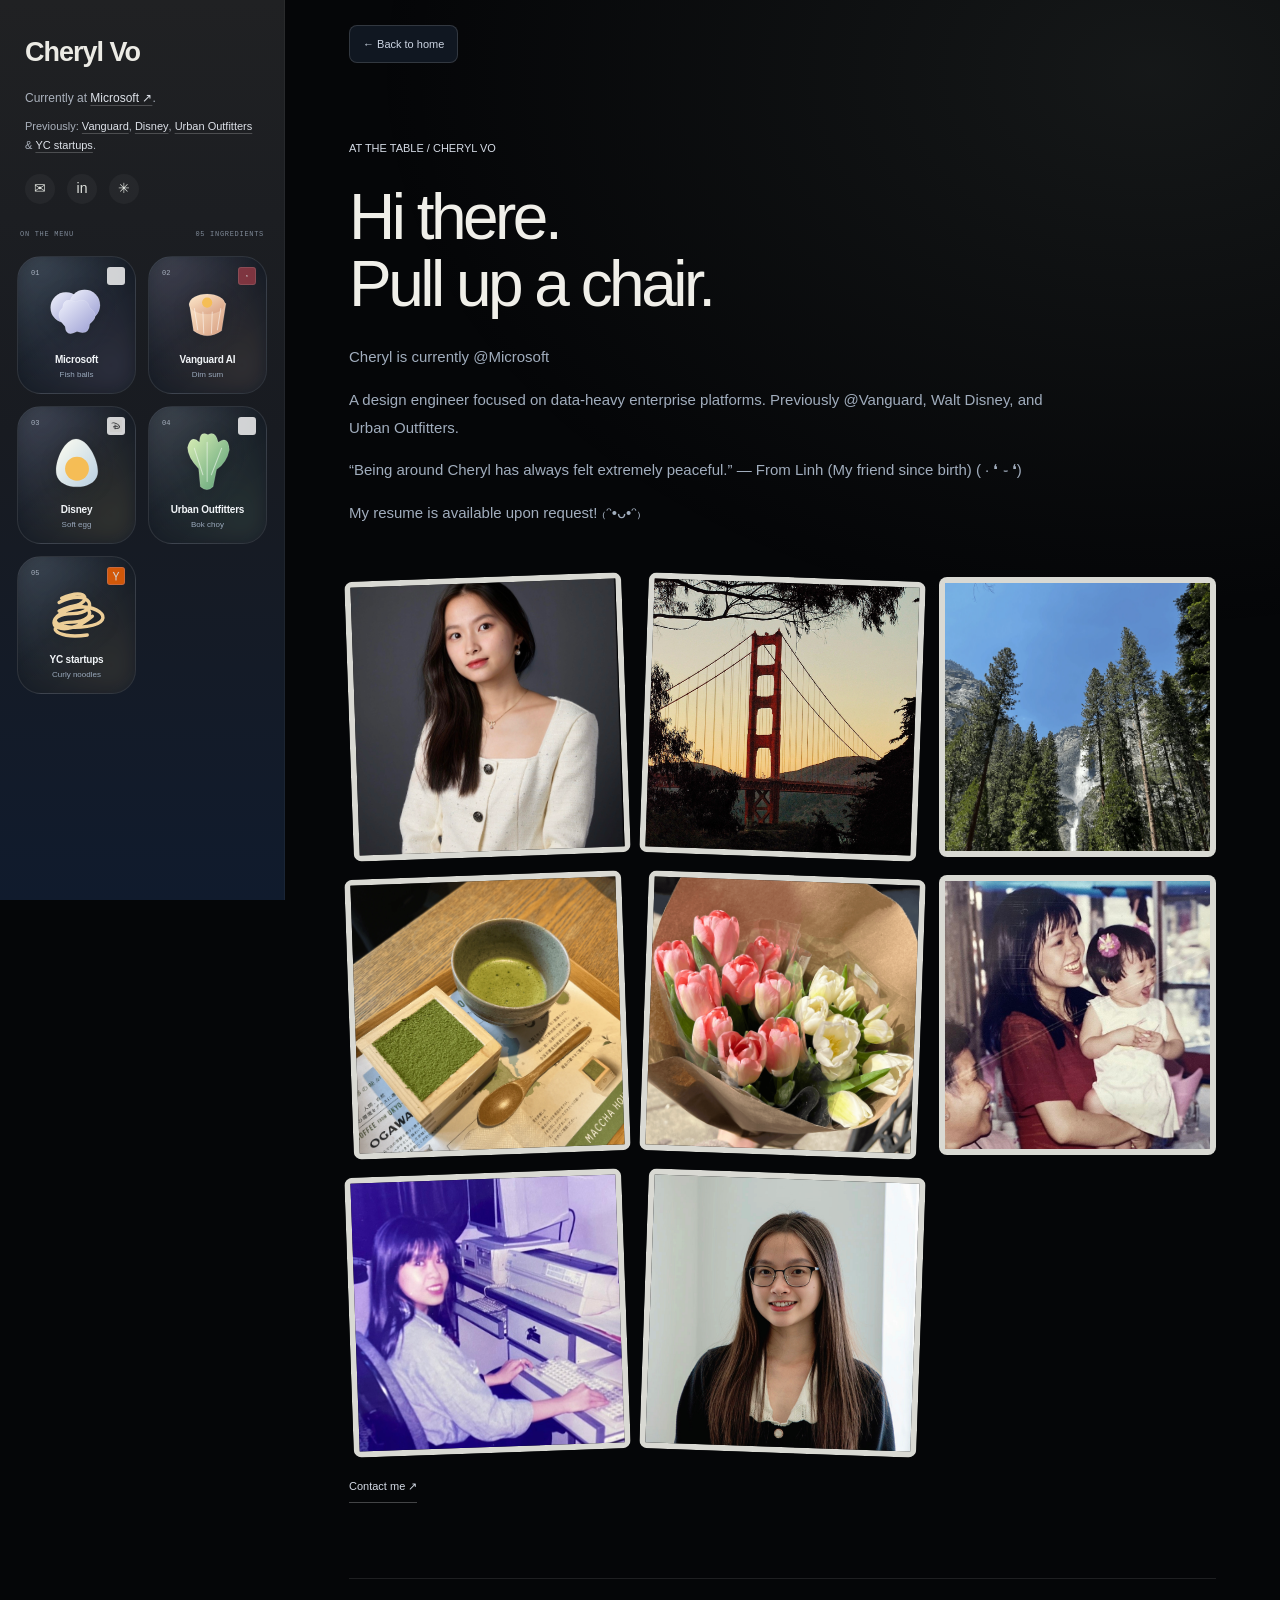
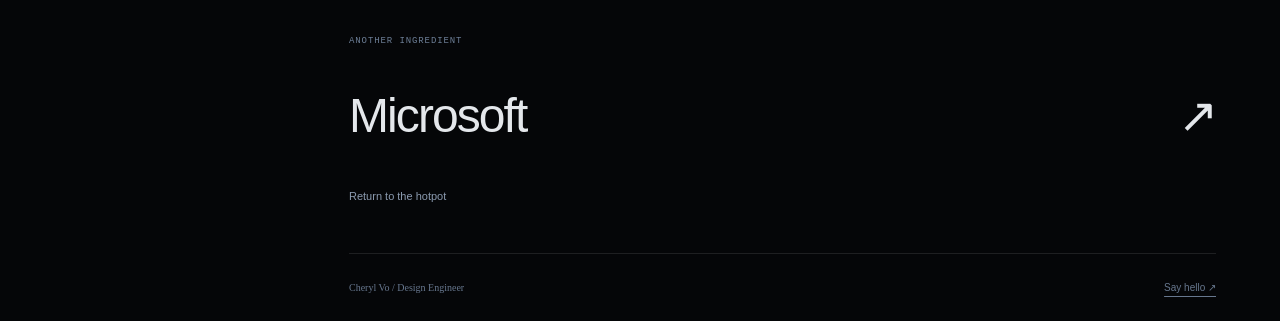
==== commit cb5f756c: "Add home navigation and refine dark pearl porcelain hotpot" ====
--- a/projects/about.html
+++ b/projects/about.html
@@ -1 +1 @@
-<!doctype html><html lang="en"><head><meta charset="utf-8"><meta name="viewport" content="width=device-width,initial-scale=1"><title>About Cheryl — Cheryl Vo</title><link rel="icon" href="../bird.png"><link rel="stylesheet" href="../dashboard.css?v=sf-5"><link rel="stylesheet" href="../night-garden.css?v=sf-5"><link rel="stylesheet" href="../nav-displays.css?v=3"><link rel="stylesheet" href="../folders.css?v=2"><link rel="stylesheet" href="../folder-states.css?v=1"><link rel="stylesheet" href="../tactile-cards.css?v=4"><link rel="stylesheet" href="../ingredient-menu.css?v=3"><link rel="stylesheet" href="../case-study.css"><link rel="stylesheet" href="../hotpot-case.css?v=sidebar-2"></head><body style="--course-accent:#c0d1c3"><a class="skip" href="#case-content">Skip to case study</a><aside class="sidebar"><div class="profile"><a class="profile-name" href="../index.html">Cheryl Vo </a><p class="profile-history">Currently at <a href="https://www.microsoft.com/en-us/windows-365" target="_blank" rel="noopener">Microsoft ↗</a>.<br><span>Previously: <a href="vanguardai.html">Vanguard</a>, <a href="disney.html">Disney</a>, <a href="urban-outfiters.html">Urban Outfitters</a> &amp; <a href="atlas.html">YC startups</a>.</span></p><a class="about-link" href="mailto:cherylvostudio@gmail.com">Pull up a chair ↗</a><div class="socials"><a href="mailto:cherylvostudio@gmail.com" aria-label="Email Cheryl">✉</a><a href="https://www.linkedin.com/in/tran-cheryl-vo/" target="_blank" rel="noopener" aria-label="Cheryl on LinkedIn">in</a><a href="play.html" aria-label="Artwork">✳</a></div></div><nav aria-label="Project navigation"><div class="menu-heading"><span>ON THE MENU</span><span>05 INGREDIENTS</span></div><div class="ingredient-menu"><a class="project-nav folder-nav" href="microsoft.html"><span class="menu-number">01</span><svg class="menu-food food-0" viewBox="0 0 88 88" aria-hidden="true" style="fill:url(#food-gradient-0)"><defs><linearGradient id="food-gradient-0" x1="0" y1="0" x2="1" y2="1"><stop stop-color="#eef0fb"/><stop offset="1" stop-color="#9b9ed3"/></linearGradient></defs><circle cx="31" cy="36" r="18"/><circle cx="53" cy="33" r="18"/><path d="M30 58Q17 45 27 36Q28 23 42 29Q56 23 59 36Q72 45 59 55Q58 69 44 64Q31 71 30 58Z"/></svg><span class="project-icon" style="--accent:#6d8b9e"><img class="brand-logo brand-microsoft" src="../brands/microsoft.svg" alt="" aria-hidden="true"></span><span><strong>Microsoft</strong><small>Fish balls</small></span><span class="nav-arrow">↗</span></a><a class="project-nav folder-nav" href="vanguardai.html"><span class="menu-number">02</span><svg class="menu-food food-1" viewBox="0 0 88 88" aria-hidden="true" style="fill:url(#food-gradient-1)"><defs><linearGradient id="food-gradient-1" x1="0" y1="0" x2="1" y2="1"><stop stop-color="#ffebcd"/><stop offset="1" stop-color="#d59b7e"/></linearGradient></defs><path d="M22 31L27 63Q43 75 60 63L65 31Q48 19 22 31Z"/><ellipse cx="43" cy="32" rx="21" ry="12"/><path class="food-detail" d="M28 37L32 62M38 41L39 66M49 41L48 66M59 37L55 62"/><circle class="food-yolk" cx="43" cy="30" r="6"/></svg><span class="project-icon" style="--accent:#963a45"><img class="brand-logo brand-vanguardai" src="../brands/vanguard.svg" alt="" aria-hidden="true"></span><span><strong>Vanguard AI</strong><small>Dim sum</small></span><span class="nav-arrow">↗</span></a><a class="project-nav folder-nav" href="disney.html"><span class="menu-number">03</span><svg class="menu-food food-2" viewBox="0 0 88 88" aria-hidden="true" style="fill:url(#food-gradient-2)"><defs><linearGradient id="food-gradient-2" x1="0" y1="0" x2="1" y2="1"><stop stop-color="#fffef1"/><stop offset="1" stop-color="#b8cfe1"/></linearGradient></defs><path d="M43 14C28 14 17 43 20 56C24 75 64 75 68 56C71 43 58 14 43 14Z"/><circle class="food-yolk" cx="44" cy="49" r="14"/></svg><span class="project-icon" style="--accent:#847a9e"><img class="brand-logo brand-disney" src="../brands/disney.png" alt="" aria-hidden="true"></span><span><strong>Disney</strong><small>Soft egg</small></span><span class="nav-arrow">↗</span></a><a class="project-nav folder-nav" href="urban-outfiters.html"><span class="menu-number">04</span><svg class="menu-food food-3" viewBox="0 0 88 88" aria-hidden="true" style="fill:url(#food-gradient-3)"><defs><linearGradient id="food-gradient-3" x1="0" y1="0" x2="1" y2="1"><stop stop-color="#dbefb6"/><stop offset="1" stop-color="#559d73"/></linearGradient></defs><path d="M33 49Q20 35 20 24Q24 8 34 18Q34 4 44 9Q53 4 56 18Q68 9 69 27Q66 42 54 50L50 70Q43 77 35 70Z"/><path class="food-detail" d="M43 64L43 18M38 56L28 25M48 56L60 25"/></svg><span class="project-icon" style="--accent:#7b8271"><img class="brand-logo brand-urban-outfiters" src="../brands/urban.svg" alt="" aria-hidden="true"></span><span><strong>Urban Outfitters</strong><small>Bok choy</small></span><span class="nav-arrow">↗</span></a><a class="project-nav folder-nav" href="atlas.html"><span class="menu-number">05</span><svg class="menu-food food-4" viewBox="0 0 88 88" aria-hidden="true"><path class="noodle-stroke" d="M23 30C60 11 73 42 39 43S15 64 56 58S61 24 30 40S29 74 62 46M23 40C60 21 73 52 39 53S15 74 56 68M26 25C58 10 63 32 35 35"/></svg><span class="project-icon" style="--accent:#a57751"><img class="brand-logo brand-atlas" src="../brands/yc.ico" alt="" aria-hidden="true"></span><span><strong>YC startups</strong><small>Curly noodles</small></span><span class="nav-arrow">↗</span></a></div></nav></aside><div class="reading-progress" aria-hidden="true"></div><main id="case-content"><section class="about-opening"><span class="course-badge">AT THE TABLE / CHERYL VO</span><h1>Hi there.<br>Pull up a chair.</h1><p>Cheryl is currently @Microsoft</p><p>A design engineer focused on data-heavy enterprise platforms. Previously @Vanguard, Walt Disney, and Urban Outfitters.</p><p>“Being around Cheryl has always felt extremely peaceful.” — From Linh (My friend since birth) ( · ❛ ֊ ❛)</p><p>My resume is available upon request! ₍ᵔ•ᴗ•ᵔ₎</p></section><div class="about-photo-grid"><figure><button class="image-expand"><img src="../media/about-KoG7OlLBy6QovKJUhdu1xBxiqM.jpg" alt="Cheryl’s personal photograph" loading="lazy"></button></figure><figure><button class="image-expand"><img src="../media/about-ThHRqWtPOGOrmGiI2v8q4D7kLY.jpg" alt="Cheryl’s personal photograph" loading="lazy"></button></figure><figure><button class="image-expand"><img src="../media/about-HgFDEOUpoQR6WxD0ZgypA74ovAY.webp" alt="Cheryl’s personal photograph" loading="lazy"></button></figure><figure><button class="image-expand"><img src="../media/about-caKVW996veaTPowtUM6DA3k9YE.webp" alt="Cheryl’s personal photograph" loading="lazy"></button></figure><figure><button class="image-expand"><img src="../media/about-we9D9cYSzM0yUhFnLYzC8XiC8T4.png" alt="Cheryl’s personal photograph" loading="lazy"></button></figure><figure><button class="image-expand"><img src="../media/about-GoAZlqFZzIqx34c7P9QZTtrrCU.jpg" alt="Cheryl’s personal photograph" loading="lazy"></button></figure><figure><button class="image-expand"><img src="../media/about-4Qnz3JNUFy0b1ME9hI50VrD5ioA.jpg" alt="Cheryl’s personal photograph" loading="lazy"></button></figure><figure><button class="image-expand"><img src="../media/about-ILqbwTb9teyRl3ZFNsKaQZPQk.jpg" alt="Cheryl’s personal photograph" loading="lazy"></button></figure></div><a href="mailto:cherylvostudio@gmail.com" class="story-enter">Contact me ↗</a><section class="next-ingredient"><span>ANOTHER INGREDIENT</span><a href="microsoft.html">Microsoft <span>↗</span></a><a class="return-pot" href="../index.html">Return to the hotpot</a></section><footer><span>Cheryl Vo / Design Engineer</span><a href="mailto:cherylvostudio@gmail.com">Say hello ↗</a></footer></main><dialog aria-label="Project image"><button class="close" aria-label="Close enlarged image">Close ×</button><img alt=""></dialog><script src="../case-study.js"></script><script src="../hotpot-case.js"></script><script src="../tactile-cards.js"></script></body></html>+<!doctype html><html lang="en"><head><meta charset="utf-8"><meta name="viewport" content="width=device-width,initial-scale=1"><title>About Cheryl — Cheryl Vo</title><link rel="icon" href="../bird.png"><link rel="stylesheet" href="../dashboard.css?v=sf-5"><link rel="stylesheet" href="../night-garden.css?v=sf-5"><link rel="stylesheet" href="../nav-displays.css?v=3"><link rel="stylesheet" href="../folders.css?v=2"><link rel="stylesheet" href="../folder-states.css?v=1"><link rel="stylesheet" href="../tactile-cards.css?v=4"><link rel="stylesheet" href="../ingredient-menu.css?v=5"><link rel="stylesheet" href="../case-study.css"><link rel="stylesheet" href="../hotpot-case.css?v=home-3"></head><body style="--course-accent:#c0d1c3"><a class="skip" href="#case-content">Skip to case study</a><aside class="sidebar"><div class="profile"><a class="profile-name" href="../index.html">Cheryl Vo </a><p class="profile-history">Currently at <a href="https://www.microsoft.com/en-us/windows-365" target="_blank" rel="noopener">Microsoft ↗</a>.<br><span>Previously: <a href="vanguardai.html">Vanguard</a>, <a href="disney.html">Disney</a>, <a href="urban-outfiters.html">Urban Outfitters</a> &amp; <a href="atlas.html">YC startups</a>.</span></p><div class="socials"><a href="mailto:cherylvostudio@gmail.com" aria-label="Email Cheryl">✉</a><a href="https://www.linkedin.com/in/tran-cheryl-vo/" target="_blank" rel="noopener" aria-label="Cheryl on LinkedIn">in</a><a href="play.html" aria-label="Artwork">✳</a></div></div><nav aria-label="Project navigation"><div class="menu-heading"><span>ON THE MENU</span><span>05 INGREDIENTS</span></div><div class="ingredient-menu"><a class="project-nav folder-nav" href="microsoft.html"><span class="menu-number">01</span><svg class="menu-food food-0" viewBox="0 0 88 88" aria-hidden="true" style="fill:url(#food-gradient-0)"><defs><linearGradient id="food-gradient-0" x1="0" y1="0" x2="1" y2="1"><stop stop-color="#eef0fb"/><stop offset="1" stop-color="#9b9ed3"/></linearGradient></defs><circle cx="31" cy="36" r="18"/><circle cx="53" cy="33" r="18"/><path d="M30 58Q17 45 27 36Q28 23 42 29Q56 23 59 36Q72 45 59 55Q58 69 44 64Q31 71 30 58Z"/></svg><span class="project-icon" style="--accent:#6d8b9e"><img class="brand-logo brand-microsoft" src="../brands/microsoft.svg" alt="" aria-hidden="true"></span><span><strong>Microsoft</strong><small>Fish balls</small></span><span class="nav-arrow">↗</span></a><a class="project-nav folder-nav" href="vanguardai.html"><span class="menu-number">02</span><svg class="menu-food food-1" viewBox="0 0 88 88" aria-hidden="true" style="fill:url(#food-gradient-1)"><defs><linearGradient id="food-gradient-1" x1="0" y1="0" x2="1" y2="1"><stop stop-color="#ffebcd"/><stop offset="1" stop-color="#d59b7e"/></linearGradient></defs><path d="M22 31L27 63Q43 75 60 63L65 31Q48 19 22 31Z"/><ellipse cx="43" cy="32" rx="21" ry="12"/><path class="food-detail" d="M28 37L32 62M38 41L39 66M49 41L48 66M59 37L55 62"/><circle class="food-yolk" cx="43" cy="30" r="6"/></svg><span class="project-icon" style="--accent:#963a45"><img class="brand-logo brand-vanguardai" src="../brands/vanguard.svg" alt="" aria-hidden="true"></span><span><strong>Vanguard AI</strong><small>Dim sum</small></span><span class="nav-arrow">↗</span></a><a class="project-nav folder-nav" href="disney.html"><span class="menu-number">03</span><svg class="menu-food food-2" viewBox="0 0 88 88" aria-hidden="true" style="fill:url(#food-gradient-2)"><defs><linearGradient id="food-gradient-2" x1="0" y1="0" x2="1" y2="1"><stop stop-color="#fffef1"/><stop offset="1" stop-color="#b8cfe1"/></linearGradient></defs><path d="M43 14C28 14 17 43 20 56C24 75 64 75 68 56C71 43 58 14 43 14Z"/><circle class="food-yolk" cx="44" cy="49" r="14"/></svg><span class="project-icon" style="--accent:#847a9e"><img class="brand-logo brand-disney" src="../brands/disney.png" alt="" aria-hidden="true"></span><span><strong>Disney</strong><small>Soft egg</small></span><span class="nav-arrow">↗</span></a><a class="project-nav folder-nav" href="urban-outfiters.html"><span class="menu-number">04</span><svg class="menu-food food-3" viewBox="0 0 88 88" aria-hidden="true" style="fill:url(#food-gradient-3)"><defs><linearGradient id="food-gradient-3" x1="0" y1="0" x2="1" y2="1"><stop stop-color="#dbefb6"/><stop offset="1" stop-color="#559d73"/></linearGradient></defs><path d="M33 49Q20 35 20 24Q24 8 34 18Q34 4 44 9Q53 4 56 18Q68 9 69 27Q66 42 54 50L50 70Q43 77 35 70Z"/><path class="food-detail" d="M43 64L43 18M38 56L28 25M48 56L60 25"/></svg><span class="project-icon" style="--accent:#7b8271"><img class="brand-logo brand-urban-outfiters" src="../brands/urban.svg" alt="" aria-hidden="true"></span><span><strong>Urban Outfitters</strong><small>Bok choy</small></span><span class="nav-arrow">↗</span></a><a class="project-nav folder-nav" href="atlas.html"><span class="menu-number">05</span><svg class="menu-food food-4" viewBox="0 0 88 88" aria-hidden="true"><path class="noodle-stroke" d="M23 30C60 11 73 42 39 43S15 64 56 58S61 24 30 40S29 74 62 46M23 40C60 21 73 52 39 53S15 74 56 68M26 25C58 10 63 32 35 35"/></svg><span class="project-icon" style="--accent:#a57751"><img class="brand-logo brand-atlas" src="../brands/yc.ico" alt="" aria-hidden="true"></span><span><strong>YC startups</strong><small>Curly noodles</small></span><span class="nav-arrow">↗</span></a></div></nav></aside><div class="reading-progress" aria-hidden="true"></div><main id="case-content"><a class="case-home-link" href="../index.html">← Back to home</a><section class="about-opening"><span class="course-badge">AT THE TABLE / CHERYL VO</span><h1>Hi there.<br>Pull up a chair.</h1><p>Cheryl is currently @Microsoft</p><p>A design engineer focused on data-heavy enterprise platforms. Previously @Vanguard, Walt Disney, and Urban Outfitters.</p><p>“Being around Cheryl has always felt extremely peaceful.” — From Linh (My friend since birth) ( · ❛ ֊ ❛)</p><p>My resume is available upon request! ₍ᵔ•ᴗ•ᵔ₎</p></section><div class="about-photo-grid"><figure><button class="image-expand"><img src="../media/about-KoG7OlLBy6QovKJUhdu1xBxiqM.jpg" alt="Cheryl’s personal photograph" loading="lazy"></button></figure><figure><button class="image-expand"><img src="../media/about-ThHRqWtPOGOrmGiI2v8q4D7kLY.jpg" alt="Cheryl’s personal photograph" loading="lazy"></button></figure><figure><button class="image-expand"><img src="../media/about-HgFDEOUpoQR6WxD0ZgypA74ovAY.webp" alt="Cheryl’s personal photograph" loading="lazy"></button></figure><figure><button class="image-expand"><img src="../media/about-caKVW996veaTPowtUM6DA3k9YE.webp" alt="Cheryl’s personal photograph" loading="lazy"></button></figure><figure><button class="image-expand"><img src="../media/about-we9D9cYSzM0yUhFnLYzC8XiC8T4.png" alt="Cheryl’s personal photograph" loading="lazy"></button></figure><figure><button class="image-expand"><img src="../media/about-GoAZlqFZzIqx34c7P9QZTtrrCU.jpg" alt="Cheryl’s personal photograph" loading="lazy"></button></figure><figure><button class="image-expand"><img src="../media/about-4Qnz3JNUFy0b1ME9hI50VrD5ioA.jpg" alt="Cheryl’s personal photograph" loading="lazy"></button></figure><figure><button class="image-expand"><img src="../media/about-ILqbwTb9teyRl3ZFNsKaQZPQk.jpg" alt="Cheryl’s personal photograph" loading="lazy"></button></figure></div><a href="mailto:cherylvostudio@gmail.com" class="story-enter">Contact me ↗</a><section class="next-ingredient"><span>ANOTHER INGREDIENT</span><a href="microsoft.html">Microsoft <span>↗</span></a><a class="return-pot" href="../index.html">Return to the hotpot</a></section><footer><span>Cheryl Vo / Design Engineer</span><a href="mailto:cherylvostudio@gmail.com">Say hello ↗</a></footer></main><dialog aria-label="Project image"><button class="close" aria-label="Close enlarged image">Close ×</button><img alt=""></dialog><script src="../case-study.js"></script><script src="../hotpot-case.js"></script><script src="../tactile-cards.js"></script></body></html>
--- a/ingredient-menu.css
+++ b/ingredient-menu.css
@@ -3,3 +3,7 @@
 .sidebar .folder-nav .project-icon .brand-logo{width:100%!important;height:100%!important;max-width:none!important;max-height:none!important;padding:2px!important;object-fit:contain}.sidebar .folder-nav .project-icon .brand-atlas{padding:0!important}
 
 .profile .profile-history{font-size:12px;line-height:1.8;color:#aab1bc;margin:18px 0 12px}.profile-history>span{display:inline-block;margin-top:7px;font-size:11px}.profile-history a{color:#dee2e9;text-decoration:underline;text-decoration-color:#ffffff35;text-underline-offset:3px}.profile-history a:hover{color:#fff;text-decoration-color:#d5c29c}
+
+.sidebar .profile{text-align:left;padding-left:8px;padding-right:8px}.sidebar .profile .socials{justify-content:flex-start}.sidebar .profile-name{justify-content:flex-start}
+
+.sidebar .profile{text-align:left!important}.sidebar .profile .socials{justify-content:flex-start!important}
--- a/hotpot-case.css
+++ b/hotpot-case.css
@@ -3,3 +3,5 @@
 
 /* The homepage sidebar stays identical throughout the portfolio. */
 :root{--case-menu-width:285px;--sidebar:285px}.sidebar{font-family:-apple-system,BlinkMacSystemFont,"SF Pro Text","Segoe UI",sans-serif}.sidebar .profile-name{font:600 27px/1.3 -apple-system,BlinkMacSystemFont,sans-serif;letter-spacing:-1px}.sidebar nav{flex:1}.sidebar .ingredient-menu{display:grid}.sidebar .project-nav .project-icon{background:#fff}.sidebar .project-nav[href="vanguardai.html"] .project-icon{background:#963a45}.sidebar .project-nav[href="atlas.html"] .project-icon{background:#ff6900}.sidebar .project-nav[href="microsoft.html"]{--nav-light:#b59bd0;--nav-warm:#84acc9}.sidebar .project-nav[href="vanguardai.html"]{--nav-light:#dba07d;--nav-warm:#a983a4}.sidebar .project-nav[href="disney.html"]{--nav-light:#d6b764;--nav-warm:#a4a0c8}.sidebar .project-nav[href="urban-outfiters.html"]{--nav-light:#7eae83;--nav-warm:#95a29a}.sidebar .project-nav[href="atlas.html"]{--nav-light:#ba9b68;--nav-warm:#799baf}main{margin-left:var(--sidebar)}.sidebar .menu-food{width:75px;height:75px;position:absolute;transform:translateX(-50%)}@media(max-width:760px){:root{--case-menu-width:0px}main{margin-left:0}.sidebar{position:relative;inset:auto;width:100%;padding:14px 17px 10px;height:auto;border-bottom:1px solid #ffffff15}.sidebar .profile{display:none}.sidebar .ingredient-menu{display:flex;gap:9px;width:max-content}.sidebar nav{display:block;overflow:auto;padding-top:8px}.sidebar .menu-heading{display:none}.sidebar .folder-nav{width:95px;min-width:95px;aspect-ratio:1;min-height:96px!important;border-radius:19px!important;padding-bottom:9px!important}.sidebar .menu-food{width:55px;height:55px;top:13px}.sidebar .folder-nav strong{font-size:9px!important}.sidebar .folder-nav small{display:none}.sidebar .folder-nav .project-icon{width:14px!important;height:14px!important;top:7px;right:7px}.sidebar .folder-nav .menu-number{top:8px;left:9px;font-size:6px}}
+
+.case-home-link{display:inline-flex;align-items:center;margin-top:25px;padding:8px 13px;border:1px solid #ffffff24;border-radius:8px;color:#cbd4e2;background:#101721;font-size:11px;text-decoration:none;transition:background .2s,border-color .2s}.case-home-link:hover{background:#1a2534;border-color:var(--course-accent)}.case-home-link+.case-opening{padding-top:30px}
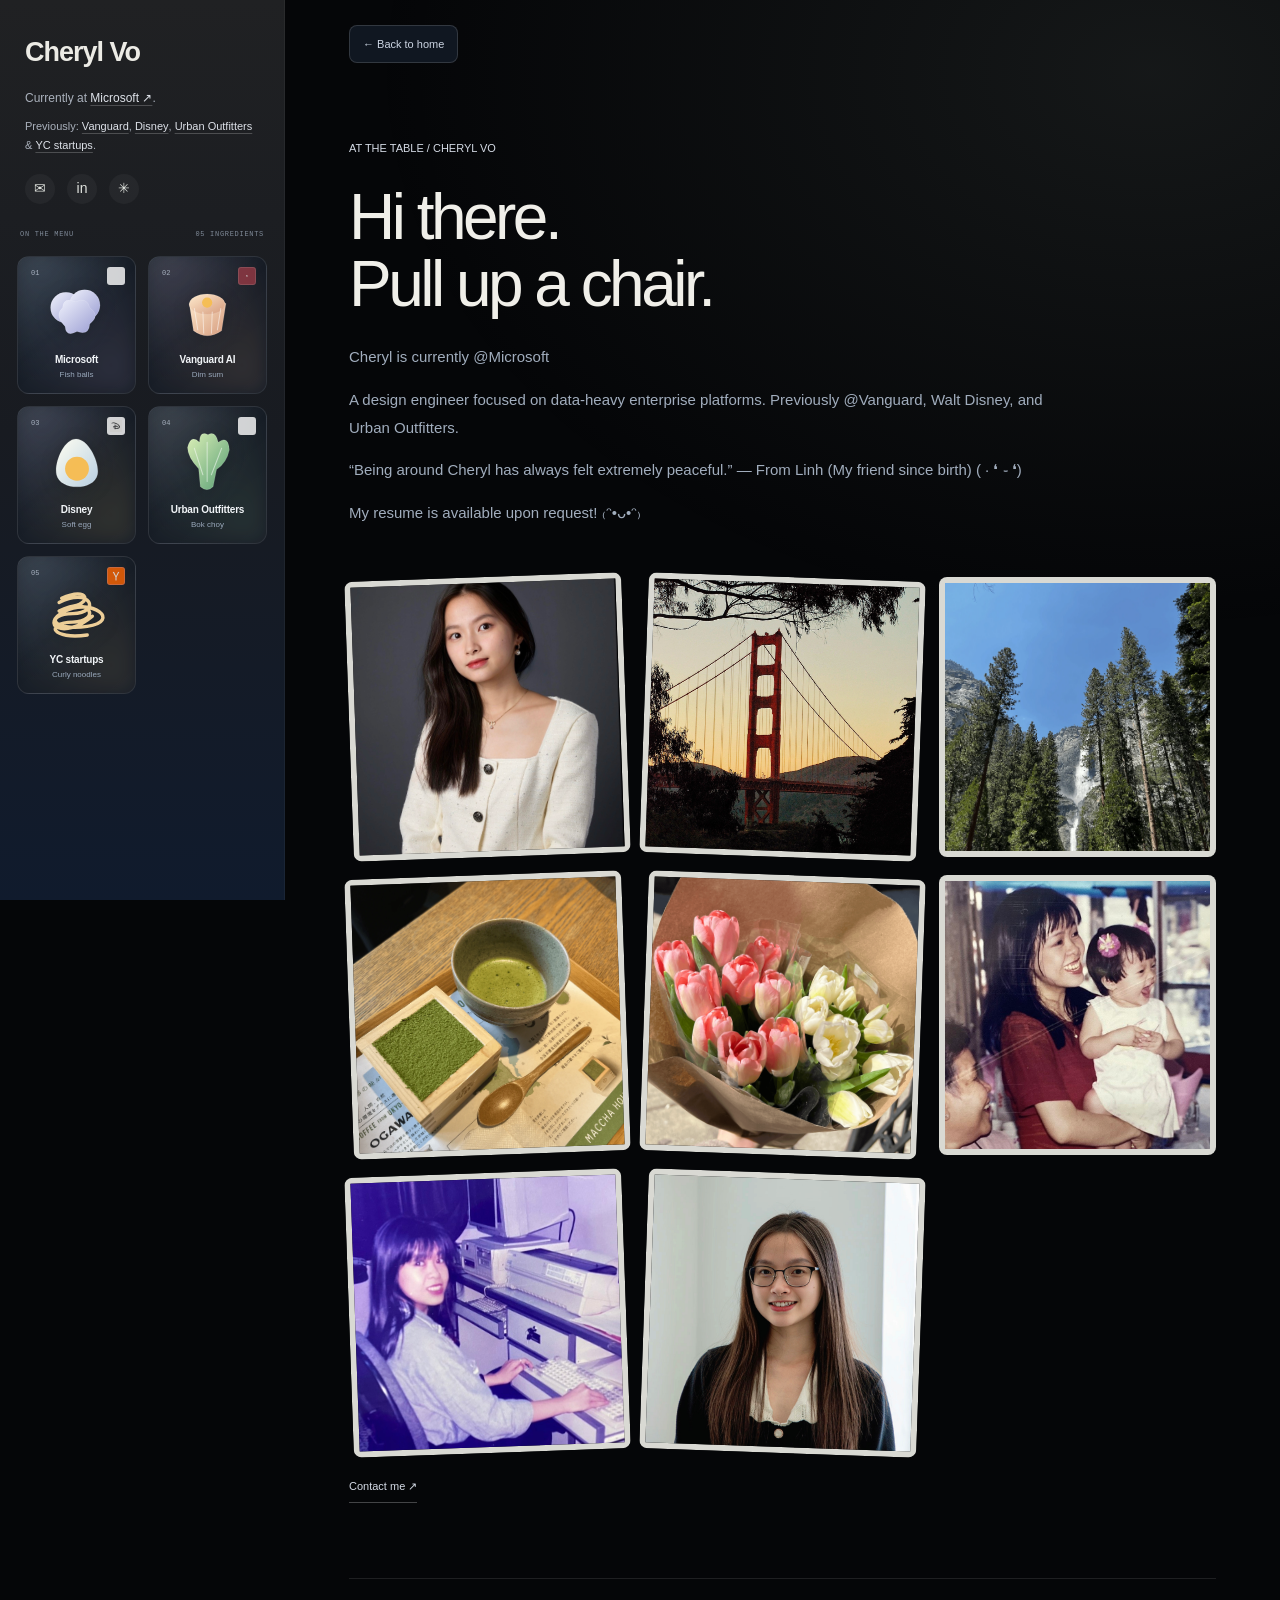
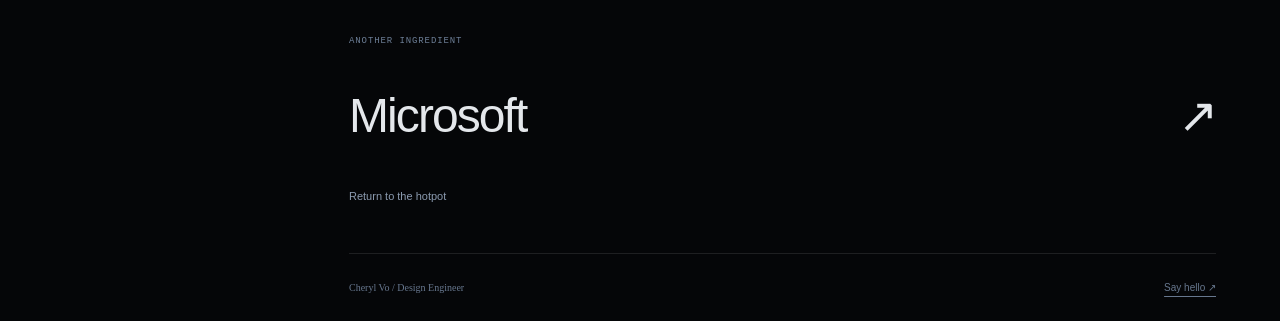
==== commit 896cbe7b: "Use dark red fire and sharpen ingredient tiles and case-study readability" ====
--- a/projects/about.html
+++ b/projects/about.html
@@ -1 +1 @@
-<!doctype html><html lang="en"><head><meta charset="utf-8"><meta name="viewport" content="width=device-width,initial-scale=1"><title>About Cheryl — Cheryl Vo</title><link rel="icon" href="../bird.png"><link rel="stylesheet" href="../dashboard.css?v=sf-5"><link rel="stylesheet" href="../night-garden.css?v=sf-5"><link rel="stylesheet" href="../nav-displays.css?v=3"><link rel="stylesheet" href="../folders.css?v=2"><link rel="stylesheet" href="../folder-states.css?v=1"><link rel="stylesheet" href="../tactile-cards.css?v=4"><link rel="stylesheet" href="../ingredient-menu.css?v=5"><link rel="stylesheet" href="../case-study.css"><link rel="stylesheet" href="../hotpot-case.css?v=home-3"></head><body style="--course-accent:#c0d1c3"><a class="skip" href="#case-content">Skip to case study</a><aside class="sidebar"><div class="profile"><a class="profile-name" href="../index.html">Cheryl Vo </a><p class="profile-history">Currently at <a href="https://www.microsoft.com/en-us/windows-365" target="_blank" rel="noopener">Microsoft ↗</a>.<br><span>Previously: <a href="vanguardai.html">Vanguard</a>, <a href="disney.html">Disney</a>, <a href="urban-outfiters.html">Urban Outfitters</a> &amp; <a href="atlas.html">YC startups</a>.</span></p><div class="socials"><a href="mailto:cherylvostudio@gmail.com" aria-label="Email Cheryl">✉</a><a href="https://www.linkedin.com/in/tran-cheryl-vo/" target="_blank" rel="noopener" aria-label="Cheryl on LinkedIn">in</a><a href="play.html" aria-label="Artwork">✳</a></div></div><nav aria-label="Project navigation"><div class="menu-heading"><span>ON THE MENU</span><span>05 INGREDIENTS</span></div><div class="ingredient-menu"><a class="project-nav folder-nav" href="microsoft.html"><span class="menu-number">01</span><svg class="menu-food food-0" viewBox="0 0 88 88" aria-hidden="true" style="fill:url(#food-gradient-0)"><defs><linearGradient id="food-gradient-0" x1="0" y1="0" x2="1" y2="1"><stop stop-color="#eef0fb"/><stop offset="1" stop-color="#9b9ed3"/></linearGradient></defs><circle cx="31" cy="36" r="18"/><circle cx="53" cy="33" r="18"/><path d="M30 58Q17 45 27 36Q28 23 42 29Q56 23 59 36Q72 45 59 55Q58 69 44 64Q31 71 30 58Z"/></svg><span class="project-icon" style="--accent:#6d8b9e"><img class="brand-logo brand-microsoft" src="../brands/microsoft.svg" alt="" aria-hidden="true"></span><span><strong>Microsoft</strong><small>Fish balls</small></span><span class="nav-arrow">↗</span></a><a class="project-nav folder-nav" href="vanguardai.html"><span class="menu-number">02</span><svg class="menu-food food-1" viewBox="0 0 88 88" aria-hidden="true" style="fill:url(#food-gradient-1)"><defs><linearGradient id="food-gradient-1" x1="0" y1="0" x2="1" y2="1"><stop stop-color="#ffebcd"/><stop offset="1" stop-color="#d59b7e"/></linearGradient></defs><path d="M22 31L27 63Q43 75 60 63L65 31Q48 19 22 31Z"/><ellipse cx="43" cy="32" rx="21" ry="12"/><path class="food-detail" d="M28 37L32 62M38 41L39 66M49 41L48 66M59 37L55 62"/><circle class="food-yolk" cx="43" cy="30" r="6"/></svg><span class="project-icon" style="--accent:#963a45"><img class="brand-logo brand-vanguardai" src="../brands/vanguard.svg" alt="" aria-hidden="true"></span><span><strong>Vanguard AI</strong><small>Dim sum</small></span><span class="nav-arrow">↗</span></a><a class="project-nav folder-nav" href="disney.html"><span class="menu-number">03</span><svg class="menu-food food-2" viewBox="0 0 88 88" aria-hidden="true" style="fill:url(#food-gradient-2)"><defs><linearGradient id="food-gradient-2" x1="0" y1="0" x2="1" y2="1"><stop stop-color="#fffef1"/><stop offset="1" stop-color="#b8cfe1"/></linearGradient></defs><path d="M43 14C28 14 17 43 20 56C24 75 64 75 68 56C71 43 58 14 43 14Z"/><circle class="food-yolk" cx="44" cy="49" r="14"/></svg><span class="project-icon" style="--accent:#847a9e"><img class="brand-logo brand-disney" src="../brands/disney.png" alt="" aria-hidden="true"></span><span><strong>Disney</strong><small>Soft egg</small></span><span class="nav-arrow">↗</span></a><a class="project-nav folder-nav" href="urban-outfiters.html"><span class="menu-number">04</span><svg class="menu-food food-3" viewBox="0 0 88 88" aria-hidden="true" style="fill:url(#food-gradient-3)"><defs><linearGradient id="food-gradient-3" x1="0" y1="0" x2="1" y2="1"><stop stop-color="#dbefb6"/><stop offset="1" stop-color="#559d73"/></linearGradient></defs><path d="M33 49Q20 35 20 24Q24 8 34 18Q34 4 44 9Q53 4 56 18Q68 9 69 27Q66 42 54 50L50 70Q43 77 35 70Z"/><path class="food-detail" d="M43 64L43 18M38 56L28 25M48 56L60 25"/></svg><span class="project-icon" style="--accent:#7b8271"><img class="brand-logo brand-urban-outfiters" src="../brands/urban.svg" alt="" aria-hidden="true"></span><span><strong>Urban Outfitters</strong><small>Bok choy</small></span><span class="nav-arrow">↗</span></a><a class="project-nav folder-nav" href="atlas.html"><span class="menu-number">05</span><svg class="menu-food food-4" viewBox="0 0 88 88" aria-hidden="true"><path class="noodle-stroke" d="M23 30C60 11 73 42 39 43S15 64 56 58S61 24 30 40S29 74 62 46M23 40C60 21 73 52 39 53S15 74 56 68M26 25C58 10 63 32 35 35"/></svg><span class="project-icon" style="--accent:#a57751"><img class="brand-logo brand-atlas" src="../brands/yc.ico" alt="" aria-hidden="true"></span><span><strong>YC startups</strong><small>Curly noodles</small></span><span class="nav-arrow">↗</span></a></div></nav></aside><div class="reading-progress" aria-hidden="true"></div><main id="case-content"><a class="case-home-link" href="../index.html">← Back to home</a><section class="about-opening"><span class="course-badge">AT THE TABLE / CHERYL VO</span><h1>Hi there.<br>Pull up a chair.</h1><p>Cheryl is currently @Microsoft</p><p>A design engineer focused on data-heavy enterprise platforms. Previously @Vanguard, Walt Disney, and Urban Outfitters.</p><p>“Being around Cheryl has always felt extremely peaceful.” — From Linh (My friend since birth) ( · ❛ ֊ ❛)</p><p>My resume is available upon request! ₍ᵔ•ᴗ•ᵔ₎</p></section><div class="about-photo-grid"><figure><button class="image-expand"><img src="../media/about-KoG7OlLBy6QovKJUhdu1xBxiqM.jpg" alt="Cheryl’s personal photograph" loading="lazy"></button></figure><figure><button class="image-expand"><img src="../media/about-ThHRqWtPOGOrmGiI2v8q4D7kLY.jpg" alt="Cheryl’s personal photograph" loading="lazy"></button></figure><figure><button class="image-expand"><img src="../media/about-HgFDEOUpoQR6WxD0ZgypA74ovAY.webp" alt="Cheryl’s personal photograph" loading="lazy"></button></figure><figure><button class="image-expand"><img src="../media/about-caKVW996veaTPowtUM6DA3k9YE.webp" alt="Cheryl’s personal photograph" loading="lazy"></button></figure><figure><button class="image-expand"><img src="../media/about-we9D9cYSzM0yUhFnLYzC8XiC8T4.png" alt="Cheryl’s personal photograph" loading="lazy"></button></figure><figure><button class="image-expand"><img src="../media/about-GoAZlqFZzIqx34c7P9QZTtrrCU.jpg" alt="Cheryl’s personal photograph" loading="lazy"></button></figure><figure><button class="image-expand"><img src="../media/about-4Qnz3JNUFy0b1ME9hI50VrD5ioA.jpg" alt="Cheryl’s personal photograph" loading="lazy"></button></figure><figure><button class="image-expand"><img src="../media/about-ILqbwTb9teyRl3ZFNsKaQZPQk.jpg" alt="Cheryl’s personal photograph" loading="lazy"></button></figure></div><a href="mailto:cherylvostudio@gmail.com" class="story-enter">Contact me ↗</a><section class="next-ingredient"><span>ANOTHER INGREDIENT</span><a href="microsoft.html">Microsoft <span>↗</span></a><a class="return-pot" href="../index.html">Return to the hotpot</a></section><footer><span>Cheryl Vo / Design Engineer</span><a href="mailto:cherylvostudio@gmail.com">Say hello ↗</a></footer></main><dialog aria-label="Project image"><button class="close" aria-label="Close enlarged image">Close ×</button><img alt=""></dialog><script src="../case-study.js"></script><script src="../hotpot-case.js"></script><script src="../tactile-cards.js"></script></body></html>+<!doctype html><html lang="en"><head><meta charset="utf-8"><meta name="viewport" content="width=device-width,initial-scale=1"><title>About Cheryl — Cheryl Vo</title><link rel="icon" href="../bird.png"><link rel="stylesheet" href="../dashboard.css?v=sf-5"><link rel="stylesheet" href="../night-garden.css?v=sf-5"><link rel="stylesheet" href="../nav-displays.css?v=3"><link rel="stylesheet" href="../folders.css?v=2"><link rel="stylesheet" href="../folder-states.css?v=1"><link rel="stylesheet" href="../tactile-cards.css?v=4"><link rel="stylesheet" href="../ingredient-menu.css?v=radius-6"><link rel="stylesheet" href="../case-study.css"><link rel="stylesheet" href="../hotpot-case.css?v=clear-4"></head><body style="--course-accent:#c0d1c3"><a class="skip" href="#case-content">Skip to case study</a><aside class="sidebar"><div class="profile"><a class="profile-name" href="../index.html">Cheryl Vo </a><p class="profile-history">Currently at <a href="https://www.microsoft.com/en-us/windows-365" target="_blank" rel="noopener">Microsoft ↗</a>.<br><span>Previously: <a href="vanguardai.html">Vanguard</a>, <a href="disney.html">Disney</a>, <a href="urban-outfiters.html">Urban Outfitters</a> &amp; <a href="atlas.html">YC startups</a>.</span></p><div class="socials"><a href="mailto:cherylvostudio@gmail.com" aria-label="Email Cheryl">✉</a><a href="https://www.linkedin.com/in/tran-cheryl-vo/" target="_blank" rel="noopener" aria-label="Cheryl on LinkedIn">in</a><a href="play.html" aria-label="Artwork">✳</a></div></div><nav aria-label="Project navigation"><div class="menu-heading"><span>ON THE MENU</span><span>05 INGREDIENTS</span></div><div class="ingredient-menu"><a class="project-nav folder-nav" href="microsoft.html"><span class="menu-number">01</span><svg class="menu-food food-0" viewBox="0 0 88 88" aria-hidden="true" style="fill:url(#food-gradient-0)"><defs><linearGradient id="food-gradient-0" x1="0" y1="0" x2="1" y2="1"><stop stop-color="#eef0fb"/><stop offset="1" stop-color="#9b9ed3"/></linearGradient></defs><circle cx="31" cy="36" r="18"/><circle cx="53" cy="33" r="18"/><path d="M30 58Q17 45 27 36Q28 23 42 29Q56 23 59 36Q72 45 59 55Q58 69 44 64Q31 71 30 58Z"/></svg><span class="project-icon" style="--accent:#6d8b9e"><img class="brand-logo brand-microsoft" src="../brands/microsoft.svg" alt="" aria-hidden="true"></span><span><strong>Microsoft</strong><small>Fish balls</small></span><span class="nav-arrow">↗</span></a><a class="project-nav folder-nav" href="vanguardai.html"><span class="menu-number">02</span><svg class="menu-food food-1" viewBox="0 0 88 88" aria-hidden="true" style="fill:url(#food-gradient-1)"><defs><linearGradient id="food-gradient-1" x1="0" y1="0" x2="1" y2="1"><stop stop-color="#ffebcd"/><stop offset="1" stop-color="#d59b7e"/></linearGradient></defs><path d="M22 31L27 63Q43 75 60 63L65 31Q48 19 22 31Z"/><ellipse cx="43" cy="32" rx="21" ry="12"/><path class="food-detail" d="M28 37L32 62M38 41L39 66M49 41L48 66M59 37L55 62"/><circle class="food-yolk" cx="43" cy="30" r="6"/></svg><span class="project-icon" style="--accent:#963a45"><img class="brand-logo brand-vanguardai" src="../brands/vanguard.svg" alt="" aria-hidden="true"></span><span><strong>Vanguard AI</strong><small>Dim sum</small></span><span class="nav-arrow">↗</span></a><a class="project-nav folder-nav" href="disney.html"><span class="menu-number">03</span><svg class="menu-food food-2" viewBox="0 0 88 88" aria-hidden="true" style="fill:url(#food-gradient-2)"><defs><linearGradient id="food-gradient-2" x1="0" y1="0" x2="1" y2="1"><stop stop-color="#fffef1"/><stop offset="1" stop-color="#b8cfe1"/></linearGradient></defs><path d="M43 14C28 14 17 43 20 56C24 75 64 75 68 56C71 43 58 14 43 14Z"/><circle class="food-yolk" cx="44" cy="49" r="14"/></svg><span class="project-icon" style="--accent:#847a9e"><img class="brand-logo brand-disney" src="../brands/disney.png" alt="" aria-hidden="true"></span><span><strong>Disney</strong><small>Soft egg</small></span><span class="nav-arrow">↗</span></a><a class="project-nav folder-nav" href="urban-outfiters.html"><span class="menu-number">04</span><svg class="menu-food food-3" viewBox="0 0 88 88" aria-hidden="true" style="fill:url(#food-gradient-3)"><defs><linearGradient id="food-gradient-3" x1="0" y1="0" x2="1" y2="1"><stop stop-color="#dbefb6"/><stop offset="1" stop-color="#559d73"/></linearGradient></defs><path d="M33 49Q20 35 20 24Q24 8 34 18Q34 4 44 9Q53 4 56 18Q68 9 69 27Q66 42 54 50L50 70Q43 77 35 70Z"/><path class="food-detail" d="M43 64L43 18M38 56L28 25M48 56L60 25"/></svg><span class="project-icon" style="--accent:#7b8271"><img class="brand-logo brand-urban-outfiters" src="../brands/urban.svg" alt="" aria-hidden="true"></span><span><strong>Urban Outfitters</strong><small>Bok choy</small></span><span class="nav-arrow">↗</span></a><a class="project-nav folder-nav" href="atlas.html"><span class="menu-number">05</span><svg class="menu-food food-4" viewBox="0 0 88 88" aria-hidden="true"><path class="noodle-stroke" d="M23 30C60 11 73 42 39 43S15 64 56 58S61 24 30 40S29 74 62 46M23 40C60 21 73 52 39 53S15 74 56 68M26 25C58 10 63 32 35 35"/></svg><span class="project-icon" style="--accent:#a57751"><img class="brand-logo brand-atlas" src="../brands/yc.ico" alt="" aria-hidden="true"></span><span><strong>YC startups</strong><small>Curly noodles</small></span><span class="nav-arrow">↗</span></a></div></nav></aside><div class="reading-progress" aria-hidden="true"></div><main id="case-content"><a class="case-home-link" href="../index.html">← Back to home</a><section class="about-opening"><span class="course-badge">AT THE TABLE / CHERYL VO</span><h1>Hi there.<br>Pull up a chair.</h1><p>Cheryl is currently @Microsoft</p><p>A design engineer focused on data-heavy enterprise platforms. Previously @Vanguard, Walt Disney, and Urban Outfitters.</p><p>“Being around Cheryl has always felt extremely peaceful.” — From Linh (My friend since birth) ( · ❛ ֊ ❛)</p><p>My resume is available upon request! ₍ᵔ•ᴗ•ᵔ₎</p></section><div class="about-photo-grid"><figure><button class="image-expand"><img src="../media/about-KoG7OlLBy6QovKJUhdu1xBxiqM.jpg" alt="Cheryl’s personal photograph" loading="lazy"></button></figure><figure><button class="image-expand"><img src="../media/about-ThHRqWtPOGOrmGiI2v8q4D7kLY.jpg" alt="Cheryl’s personal photograph" loading="lazy"></button></figure><figure><button class="image-expand"><img src="../media/about-HgFDEOUpoQR6WxD0ZgypA74ovAY.webp" alt="Cheryl’s personal photograph" loading="lazy"></button></figure><figure><button class="image-expand"><img src="../media/about-caKVW996veaTPowtUM6DA3k9YE.webp" alt="Cheryl’s personal photograph" loading="lazy"></button></figure><figure><button class="image-expand"><img src="../media/about-we9D9cYSzM0yUhFnLYzC8XiC8T4.png" alt="Cheryl’s personal photograph" loading="lazy"></button></figure><figure><button class="image-expand"><img src="../media/about-GoAZlqFZzIqx34c7P9QZTtrrCU.jpg" alt="Cheryl’s personal photograph" loading="lazy"></button></figure><figure><button class="image-expand"><img src="../media/about-4Qnz3JNUFy0b1ME9hI50VrD5ioA.jpg" alt="Cheryl’s personal photograph" loading="lazy"></button></figure><figure><button class="image-expand"><img src="../media/about-ILqbwTb9teyRl3ZFNsKaQZPQk.jpg" alt="Cheryl’s personal photograph" loading="lazy"></button></figure></div><a href="mailto:cherylvostudio@gmail.com" class="story-enter">Contact me ↗</a><section class="next-ingredient"><span>ANOTHER INGREDIENT</span><a href="microsoft.html">Microsoft <span>↗</span></a><a class="return-pot" href="../index.html">Return to the hotpot</a></section><footer><span>Cheryl Vo / Design Engineer</span><a href="mailto:cherylvostudio@gmail.com">Say hello ↗</a></footer></main><dialog aria-label="Project image"><button class="close" aria-label="Close enlarged image">Close ×</button><img alt=""></dialog><script src="../case-study.js"></script><script src="../hotpot-case.js"></script><script src="../tactile-cards.js"></script></body></html>
--- a/ingredient-menu.css
+++ b/ingredient-menu.css
@@ -7,3 +7,5 @@
 .sidebar .profile{text-align:left;padding-left:8px;padding-right:8px}.sidebar .profile .socials{justify-content:flex-start}.sidebar .profile-name{justify-content:flex-start}
 
 .sidebar .profile{text-align:left!important}.sidebar .profile .socials{justify-content:flex-start!important}
+
+.sidebar .folder-nav{border-radius:12px!important}.sidebar .folder-nav:before,.sidebar .folder-nav:after{border-radius:11px!important}@media(max-width:700px){.sidebar .folder-nav{border-radius:10px!important}}
--- a/hotpot-case.css
+++ b/hotpot-case.css
@@ -5,3 +5,5 @@
 :root{--case-menu-width:285px;--sidebar:285px}.sidebar{font-family:-apple-system,BlinkMacSystemFont,"SF Pro Text","Segoe UI",sans-serif}.sidebar .profile-name{font:600 27px/1.3 -apple-system,BlinkMacSystemFont,sans-serif;letter-spacing:-1px}.sidebar nav{flex:1}.sidebar .ingredient-menu{display:grid}.sidebar .project-nav .project-icon{background:#fff}.sidebar .project-nav[href="vanguardai.html"] .project-icon{background:#963a45}.sidebar .project-nav[href="atlas.html"] .project-icon{background:#ff6900}.sidebar .project-nav[href="microsoft.html"]{--nav-light:#b59bd0;--nav-warm:#84acc9}.sidebar .project-nav[href="vanguardai.html"]{--nav-light:#dba07d;--nav-warm:#a983a4}.sidebar .project-nav[href="disney.html"]{--nav-light:#d6b764;--nav-warm:#a4a0c8}.sidebar .project-nav[href="urban-outfiters.html"]{--nav-light:#7eae83;--nav-warm:#95a29a}.sidebar .project-nav[href="atlas.html"]{--nav-light:#ba9b68;--nav-warm:#799baf}main{margin-left:var(--sidebar)}.sidebar .menu-food{width:75px;height:75px;position:absolute;transform:translateX(-50%)}@media(max-width:760px){:root{--case-menu-width:0px}main{margin-left:0}.sidebar{position:relative;inset:auto;width:100%;padding:14px 17px 10px;height:auto;border-bottom:1px solid #ffffff15}.sidebar .profile{display:none}.sidebar .ingredient-menu{display:flex;gap:9px;width:max-content}.sidebar nav{display:block;overflow:auto;padding-top:8px}.sidebar .menu-heading{display:none}.sidebar .folder-nav{width:95px;min-width:95px;aspect-ratio:1;min-height:96px!important;border-radius:19px!important;padding-bottom:9px!important}.sidebar .menu-food{width:55px;height:55px;top:13px}.sidebar .folder-nav strong{font-size:9px!important}.sidebar .folder-nav small{display:none}.sidebar .folder-nav .project-icon{width:14px!important;height:14px!important;top:7px;right:7px}.sidebar .folder-nav .menu-number{top:8px;left:9px;font-size:6px}}
 
 .case-home-link{display:inline-flex;align-items:center;margin-top:25px;padding:8px 13px;border:1px solid #ffffff24;border-radius:8px;color:#cbd4e2;background:#101721;font-size:11px;text-decoration:none;transition:background .2s,border-color .2s}.case-home-link:hover{background:#1a2534;border-color:var(--course-accent)}.case-home-link+.case-opening{padding-top:30px}
+
+.case-section p,.case-section li{color:#c2cad6;font-size:15px;line-height:1.9}.case-section p{max-width:68ch}.case-subtitle{color:#abb6c7}.chapter-label h2{font-size:10px;letter-spacing:.08em}.case-toc .toc-links a{font-size:11px;line-height:1.6;color:#9ba8bc}.case-cover,.impact-strip,.decision-card,.experiment-card,.play-card,.case-gallery figure,.gallery-grid figure{border-radius:9px}.case-cover img,.case-gallery img,.gallery-grid img{border-radius:4px}.case-type{display:block;font:9px/1.6 ui-monospace,monospace;letter-spacing:.14em;color:#8493aa;margin-bottom:15px}@media(max-width:760px){.case-section p,.case-section li{font-size:14px}.sidebar .folder-nav{border-radius:10px!important}}
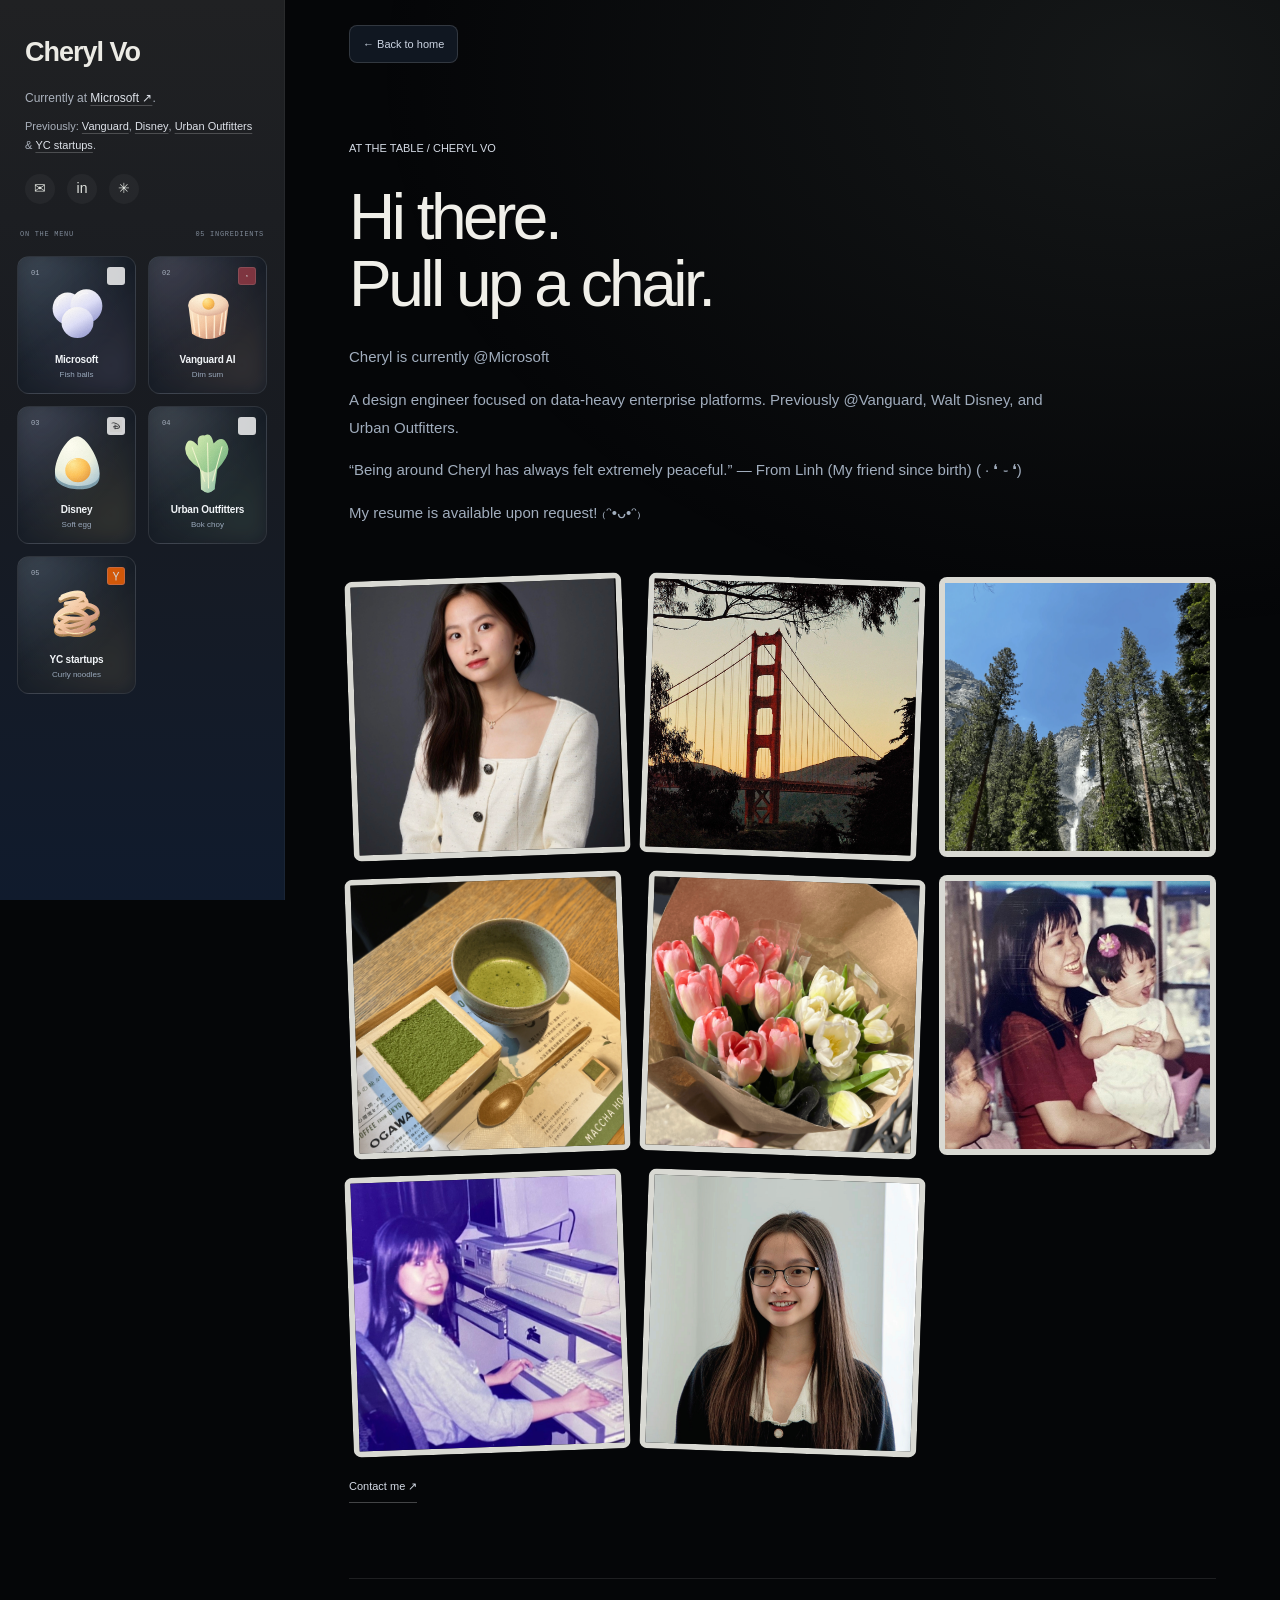
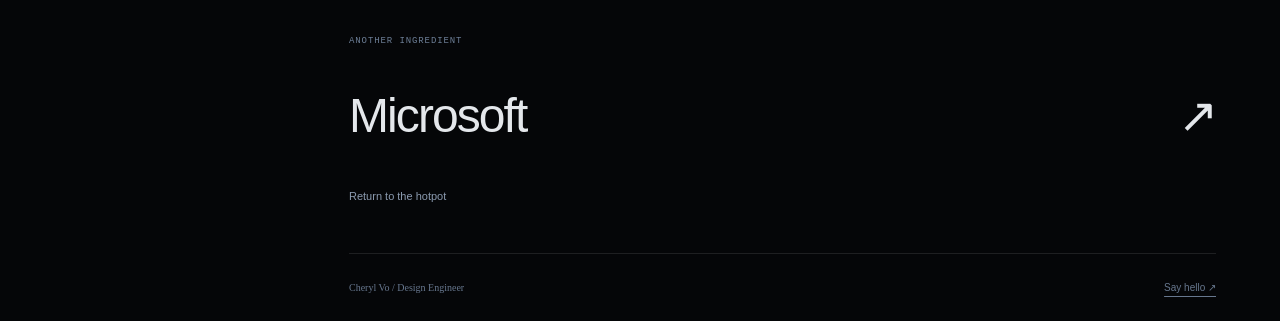
==== commit 7693f7b0: "Unify pot and sidebar food with dimensional grainy vector illustrations" ====
--- a/projects/about.html
+++ b/projects/about.html
@@ -1 +1 @@
-<!doctype html><html lang="en"><head><meta charset="utf-8"><meta name="viewport" content="width=device-width,initial-scale=1"><title>About Cheryl — Cheryl Vo</title><link rel="icon" href="../bird.png"><link rel="stylesheet" href="../dashboard.css?v=sf-5"><link rel="stylesheet" href="../night-garden.css?v=sf-5"><link rel="stylesheet" href="../nav-displays.css?v=3"><link rel="stylesheet" href="../folders.css?v=2"><link rel="stylesheet" href="../folder-states.css?v=1"><link rel="stylesheet" href="../tactile-cards.css?v=4"><link rel="stylesheet" href="../ingredient-menu.css?v=radius-6"><link rel="stylesheet" href="../case-study.css"><link rel="stylesheet" href="../hotpot-case.css?v=clear-4"></head><body style="--course-accent:#c0d1c3"><a class="skip" href="#case-content">Skip to case study</a><aside class="sidebar"><div class="profile"><a class="profile-name" href="../index.html">Cheryl Vo </a><p class="profile-history">Currently at <a href="https://www.microsoft.com/en-us/windows-365" target="_blank" rel="noopener">Microsoft ↗</a>.<br><span>Previously: <a href="vanguardai.html">Vanguard</a>, <a href="disney.html">Disney</a>, <a href="urban-outfiters.html">Urban Outfitters</a> &amp; <a href="atlas.html">YC startups</a>.</span></p><div class="socials"><a href="mailto:cherylvostudio@gmail.com" aria-label="Email Cheryl">✉</a><a href="https://www.linkedin.com/in/tran-cheryl-vo/" target="_blank" rel="noopener" aria-label="Cheryl on LinkedIn">in</a><a href="play.html" aria-label="Artwork">✳</a></div></div><nav aria-label="Project navigation"><div class="menu-heading"><span>ON THE MENU</span><span>05 INGREDIENTS</span></div><div class="ingredient-menu"><a class="project-nav folder-nav" href="microsoft.html"><span class="menu-number">01</span><svg class="menu-food food-0" viewBox="0 0 88 88" aria-hidden="true" style="fill:url(#food-gradient-0)"><defs><linearGradient id="food-gradient-0" x1="0" y1="0" x2="1" y2="1"><stop stop-color="#eef0fb"/><stop offset="1" stop-color="#9b9ed3"/></linearGradient></defs><circle cx="31" cy="36" r="18"/><circle cx="53" cy="33" r="18"/><path d="M30 58Q17 45 27 36Q28 23 42 29Q56 23 59 36Q72 45 59 55Q58 69 44 64Q31 71 30 58Z"/></svg><span class="project-icon" style="--accent:#6d8b9e"><img class="brand-logo brand-microsoft" src="../brands/microsoft.svg" alt="" aria-hidden="true"></span><span><strong>Microsoft</strong><small>Fish balls</small></span><span class="nav-arrow">↗</span></a><a class="project-nav folder-nav" href="vanguardai.html"><span class="menu-number">02</span><svg class="menu-food food-1" viewBox="0 0 88 88" aria-hidden="true" style="fill:url(#food-gradient-1)"><defs><linearGradient id="food-gradient-1" x1="0" y1="0" x2="1" y2="1"><stop stop-color="#ffebcd"/><stop offset="1" stop-color="#d59b7e"/></linearGradient></defs><path d="M22 31L27 63Q43 75 60 63L65 31Q48 19 22 31Z"/><ellipse cx="43" cy="32" rx="21" ry="12"/><path class="food-detail" d="M28 37L32 62M38 41L39 66M49 41L48 66M59 37L55 62"/><circle class="food-yolk" cx="43" cy="30" r="6"/></svg><span class="project-icon" style="--accent:#963a45"><img class="brand-logo brand-vanguardai" src="../brands/vanguard.svg" alt="" aria-hidden="true"></span><span><strong>Vanguard AI</strong><small>Dim sum</small></span><span class="nav-arrow">↗</span></a><a class="project-nav folder-nav" href="disney.html"><span class="menu-number">03</span><svg class="menu-food food-2" viewBox="0 0 88 88" aria-hidden="true" style="fill:url(#food-gradient-2)"><defs><linearGradient id="food-gradient-2" x1="0" y1="0" x2="1" y2="1"><stop stop-color="#fffef1"/><stop offset="1" stop-color="#b8cfe1"/></linearGradient></defs><path d="M43 14C28 14 17 43 20 56C24 75 64 75 68 56C71 43 58 14 43 14Z"/><circle class="food-yolk" cx="44" cy="49" r="14"/></svg><span class="project-icon" style="--accent:#847a9e"><img class="brand-logo brand-disney" src="../brands/disney.png" alt="" aria-hidden="true"></span><span><strong>Disney</strong><small>Soft egg</small></span><span class="nav-arrow">↗</span></a><a class="project-nav folder-nav" href="urban-outfiters.html"><span class="menu-number">04</span><svg class="menu-food food-3" viewBox="0 0 88 88" aria-hidden="true" style="fill:url(#food-gradient-3)"><defs><linearGradient id="food-gradient-3" x1="0" y1="0" x2="1" y2="1"><stop stop-color="#dbefb6"/><stop offset="1" stop-color="#559d73"/></linearGradient></defs><path d="M33 49Q20 35 20 24Q24 8 34 18Q34 4 44 9Q53 4 56 18Q68 9 69 27Q66 42 54 50L50 70Q43 77 35 70Z"/><path class="food-detail" d="M43 64L43 18M38 56L28 25M48 56L60 25"/></svg><span class="project-icon" style="--accent:#7b8271"><img class="brand-logo brand-urban-outfiters" src="../brands/urban.svg" alt="" aria-hidden="true"></span><span><strong>Urban Outfitters</strong><small>Bok choy</small></span><span class="nav-arrow">↗</span></a><a class="project-nav folder-nav" href="atlas.html"><span class="menu-number">05</span><svg class="menu-food food-4" viewBox="0 0 88 88" aria-hidden="true"><path class="noodle-stroke" d="M23 30C60 11 73 42 39 43S15 64 56 58S61 24 30 40S29 74 62 46M23 40C60 21 73 52 39 53S15 74 56 68M26 25C58 10 63 32 35 35"/></svg><span class="project-icon" style="--accent:#a57751"><img class="brand-logo brand-atlas" src="../brands/yc.ico" alt="" aria-hidden="true"></span><span><strong>YC startups</strong><small>Curly noodles</small></span><span class="nav-arrow">↗</span></a></div></nav></aside><div class="reading-progress" aria-hidden="true"></div><main id="case-content"><a class="case-home-link" href="../index.html">← Back to home</a><section class="about-opening"><span class="course-badge">AT THE TABLE / CHERYL VO</span><h1>Hi there.<br>Pull up a chair.</h1><p>Cheryl is currently @Microsoft</p><p>A design engineer focused on data-heavy enterprise platforms. Previously @Vanguard, Walt Disney, and Urban Outfitters.</p><p>“Being around Cheryl has always felt extremely peaceful.” — From Linh (My friend since birth) ( · ❛ ֊ ❛)</p><p>My resume is available upon request! ₍ᵔ•ᴗ•ᵔ₎</p></section><div class="about-photo-grid"><figure><button class="image-expand"><img src="../media/about-KoG7OlLBy6QovKJUhdu1xBxiqM.jpg" alt="Cheryl’s personal photograph" loading="lazy"></button></figure><figure><button class="image-expand"><img src="../media/about-ThHRqWtPOGOrmGiI2v8q4D7kLY.jpg" alt="Cheryl’s personal photograph" loading="lazy"></button></figure><figure><button class="image-expand"><img src="../media/about-HgFDEOUpoQR6WxD0ZgypA74ovAY.webp" alt="Cheryl’s personal photograph" loading="lazy"></button></figure><figure><button class="image-expand"><img src="../media/about-caKVW996veaTPowtUM6DA3k9YE.webp" alt="Cheryl’s personal photograph" loading="lazy"></button></figure><figure><button class="image-expand"><img src="../media/about-we9D9cYSzM0yUhFnLYzC8XiC8T4.png" alt="Cheryl’s personal photograph" loading="lazy"></button></figure><figure><button class="image-expand"><img src="../media/about-GoAZlqFZzIqx34c7P9QZTtrrCU.jpg" alt="Cheryl’s personal photograph" loading="lazy"></button></figure><figure><button class="image-expand"><img src="../media/about-4Qnz3JNUFy0b1ME9hI50VrD5ioA.jpg" alt="Cheryl’s personal photograph" loading="lazy"></button></figure><figure><button class="image-expand"><img src="../media/about-ILqbwTb9teyRl3ZFNsKaQZPQk.jpg" alt="Cheryl’s personal photograph" loading="lazy"></button></figure></div><a href="mailto:cherylvostudio@gmail.com" class="story-enter">Contact me ↗</a><section class="next-ingredient"><span>ANOTHER INGREDIENT</span><a href="microsoft.html">Microsoft <span>↗</span></a><a class="return-pot" href="../index.html">Return to the hotpot</a></section><footer><span>Cheryl Vo / Design Engineer</span><a href="mailto:cherylvostudio@gmail.com">Say hello ↗</a></footer></main><dialog aria-label="Project image"><button class="close" aria-label="Close enlarged image">Close ×</button><img alt=""></dialog><script src="../case-study.js"></script><script src="../hotpot-case.js"></script><script src="../tactile-cards.js"></script></body></html>+<!doctype html><html lang="en"><head><meta charset="utf-8"><meta name="viewport" content="width=device-width,initial-scale=1"><title>About Cheryl — Cheryl Vo</title><link rel="icon" href="../bird.png"><link rel="stylesheet" href="../dashboard.css?v=sf-5"><link rel="stylesheet" href="../night-garden.css?v=sf-5"><link rel="stylesheet" href="../nav-displays.css?v=3"><link rel="stylesheet" href="../folders.css?v=2"><link rel="stylesheet" href="../folder-states.css?v=1"><link rel="stylesheet" href="../tactile-cards.css?v=4"><link rel="stylesheet" href="../ingredient-menu.css?v=illustrated-7"><link rel="stylesheet" href="../case-study.css"><link rel="stylesheet" href="../hotpot-case.css?v=clear-4"></head><body style="--course-accent:#c0d1c3"><a class="skip" href="#case-content">Skip to case study</a><aside class="sidebar"><div class="profile"><a class="profile-name" href="../index.html">Cheryl Vo </a><p class="profile-history">Currently at <a href="https://www.microsoft.com/en-us/windows-365" target="_blank" rel="noopener">Microsoft ↗</a>.<br><span>Previously: <a href="vanguardai.html">Vanguard</a>, <a href="disney.html">Disney</a>, <a href="urban-outfiters.html">Urban Outfitters</a> &amp; <a href="atlas.html">YC startups</a>.</span></p><div class="socials"><a href="mailto:cherylvostudio@gmail.com" aria-label="Email Cheryl">✉</a><a href="https://www.linkedin.com/in/tran-cheryl-vo/" target="_blank" rel="noopener" aria-label="Cheryl on LinkedIn">in</a><a href="play.html" aria-label="Artwork">✳</a></div></div><nav aria-label="Project navigation"><div class="menu-heading"><span>ON THE MENU</span><span>05 INGREDIENTS</span></div><div class="ingredient-menu"><a class="project-nav folder-nav" href="microsoft.html"><span class="menu-number">01</span><img class="menu-food food-0" src="../ingredients/0.svg" alt="" aria-hidden="true"><span class="project-icon" style="--accent:#6d8b9e"><img class="brand-logo brand-microsoft" src="../brands/microsoft.svg" alt="" aria-hidden="true"></span><span><strong>Microsoft</strong><small>Fish balls</small></span><span class="nav-arrow">↗</span></a><a class="project-nav folder-nav" href="vanguardai.html"><span class="menu-number">02</span><img class="menu-food food-1" src="../ingredients/1.svg" alt="" aria-hidden="true"><span class="project-icon" style="--accent:#963a45"><img class="brand-logo brand-vanguardai" src="../brands/vanguard.svg" alt="" aria-hidden="true"></span><span><strong>Vanguard AI</strong><small>Dim sum</small></span><span class="nav-arrow">↗</span></a><a class="project-nav folder-nav" href="disney.html"><span class="menu-number">03</span><img class="menu-food food-2" src="../ingredients/2.svg" alt="" aria-hidden="true"><span class="project-icon" style="--accent:#847a9e"><img class="brand-logo brand-disney" src="../brands/disney.png" alt="" aria-hidden="true"></span><span><strong>Disney</strong><small>Soft egg</small></span><span class="nav-arrow">↗</span></a><a class="project-nav folder-nav" href="urban-outfiters.html"><span class="menu-number">04</span><img class="menu-food food-3" src="../ingredients/3.svg" alt="" aria-hidden="true"><span class="project-icon" style="--accent:#7b8271"><img class="brand-logo brand-urban-outfiters" src="../brands/urban.svg" alt="" aria-hidden="true"></span><span><strong>Urban Outfitters</strong><small>Bok choy</small></span><span class="nav-arrow">↗</span></a><a class="project-nav folder-nav" href="atlas.html"><span class="menu-number">05</span><img class="menu-food food-4" src="../ingredients/4.svg" alt="" aria-hidden="true"><span class="project-icon" style="--accent:#a57751"><img class="brand-logo brand-atlas" src="../brands/yc.ico" alt="" aria-hidden="true"></span><span><strong>YC startups</strong><small>Curly noodles</small></span><span class="nav-arrow">↗</span></a></div></nav></aside><div class="reading-progress" aria-hidden="true"></div><main id="case-content"><a class="case-home-link" href="../index.html">← Back to home</a><section class="about-opening"><span class="course-badge">AT THE TABLE / CHERYL VO</span><h1>Hi there.<br>Pull up a chair.</h1><p>Cheryl is currently @Microsoft</p><p>A design engineer focused on data-heavy enterprise platforms. Previously @Vanguard, Walt Disney, and Urban Outfitters.</p><p>“Being around Cheryl has always felt extremely peaceful.” — From Linh (My friend since birth) ( · ❛ ֊ ❛)</p><p>My resume is available upon request! ₍ᵔ•ᴗ•ᵔ₎</p></section><div class="about-photo-grid"><figure><button class="image-expand"><img src="../media/about-KoG7OlLBy6QovKJUhdu1xBxiqM.jpg" alt="Cheryl’s personal photograph" loading="lazy"></button></figure><figure><button class="image-expand"><img src="../media/about-ThHRqWtPOGOrmGiI2v8q4D7kLY.jpg" alt="Cheryl’s personal photograph" loading="lazy"></button></figure><figure><button class="image-expand"><img src="../media/about-HgFDEOUpoQR6WxD0ZgypA74ovAY.webp" alt="Cheryl’s personal photograph" loading="lazy"></button></figure><figure><button class="image-expand"><img src="../media/about-caKVW996veaTPowtUM6DA3k9YE.webp" alt="Cheryl’s personal photograph" loading="lazy"></button></figure><figure><button class="image-expand"><img src="../media/about-we9D9cYSzM0yUhFnLYzC8XiC8T4.png" alt="Cheryl’s personal photograph" loading="lazy"></button></figure><figure><button class="image-expand"><img src="../media/about-GoAZlqFZzIqx34c7P9QZTtrrCU.jpg" alt="Cheryl’s personal photograph" loading="lazy"></button></figure><figure><button class="image-expand"><img src="../media/about-4Qnz3JNUFy0b1ME9hI50VrD5ioA.jpg" alt="Cheryl’s personal photograph" loading="lazy"></button></figure><figure><button class="image-expand"><img src="../media/about-ILqbwTb9teyRl3ZFNsKaQZPQk.jpg" alt="Cheryl’s personal photograph" loading="lazy"></button></figure></div><a href="mailto:cherylvostudio@gmail.com" class="story-enter">Contact me ↗</a><section class="next-ingredient"><span>ANOTHER INGREDIENT</span><a href="microsoft.html">Microsoft <span>↗</span></a><a class="return-pot" href="../index.html">Return to the hotpot</a></section><footer><span>Cheryl Vo / Design Engineer</span><a href="mailto:cherylvostudio@gmail.com">Say hello ↗</a></footer></main><dialog aria-label="Project image"><button class="close" aria-label="Close enlarged image">Close ×</button><img alt=""></dialog><script src="../case-study.js"></script><script src="../hotpot-case.js"></script><script src="../tactile-cards.js"></script></body></html>
--- a/ingredient-menu.css
+++ b/ingredient-menu.css
@@ -9,3 +9,5 @@
 .sidebar .profile{text-align:left!important}.sidebar .profile .socials{justify-content:flex-start!important}
 
 .sidebar .folder-nav{border-radius:12px!important}.sidebar .folder-nav:before,.sidebar .folder-nav:after{border-radius:11px!important}@media(max-width:700px){.sidebar .folder-nav{border-radius:10px!important}}
+
+.sidebar .menu-food{object-fit:contain;stroke:none;filter:none}.sidebar .food-4{fill:none}
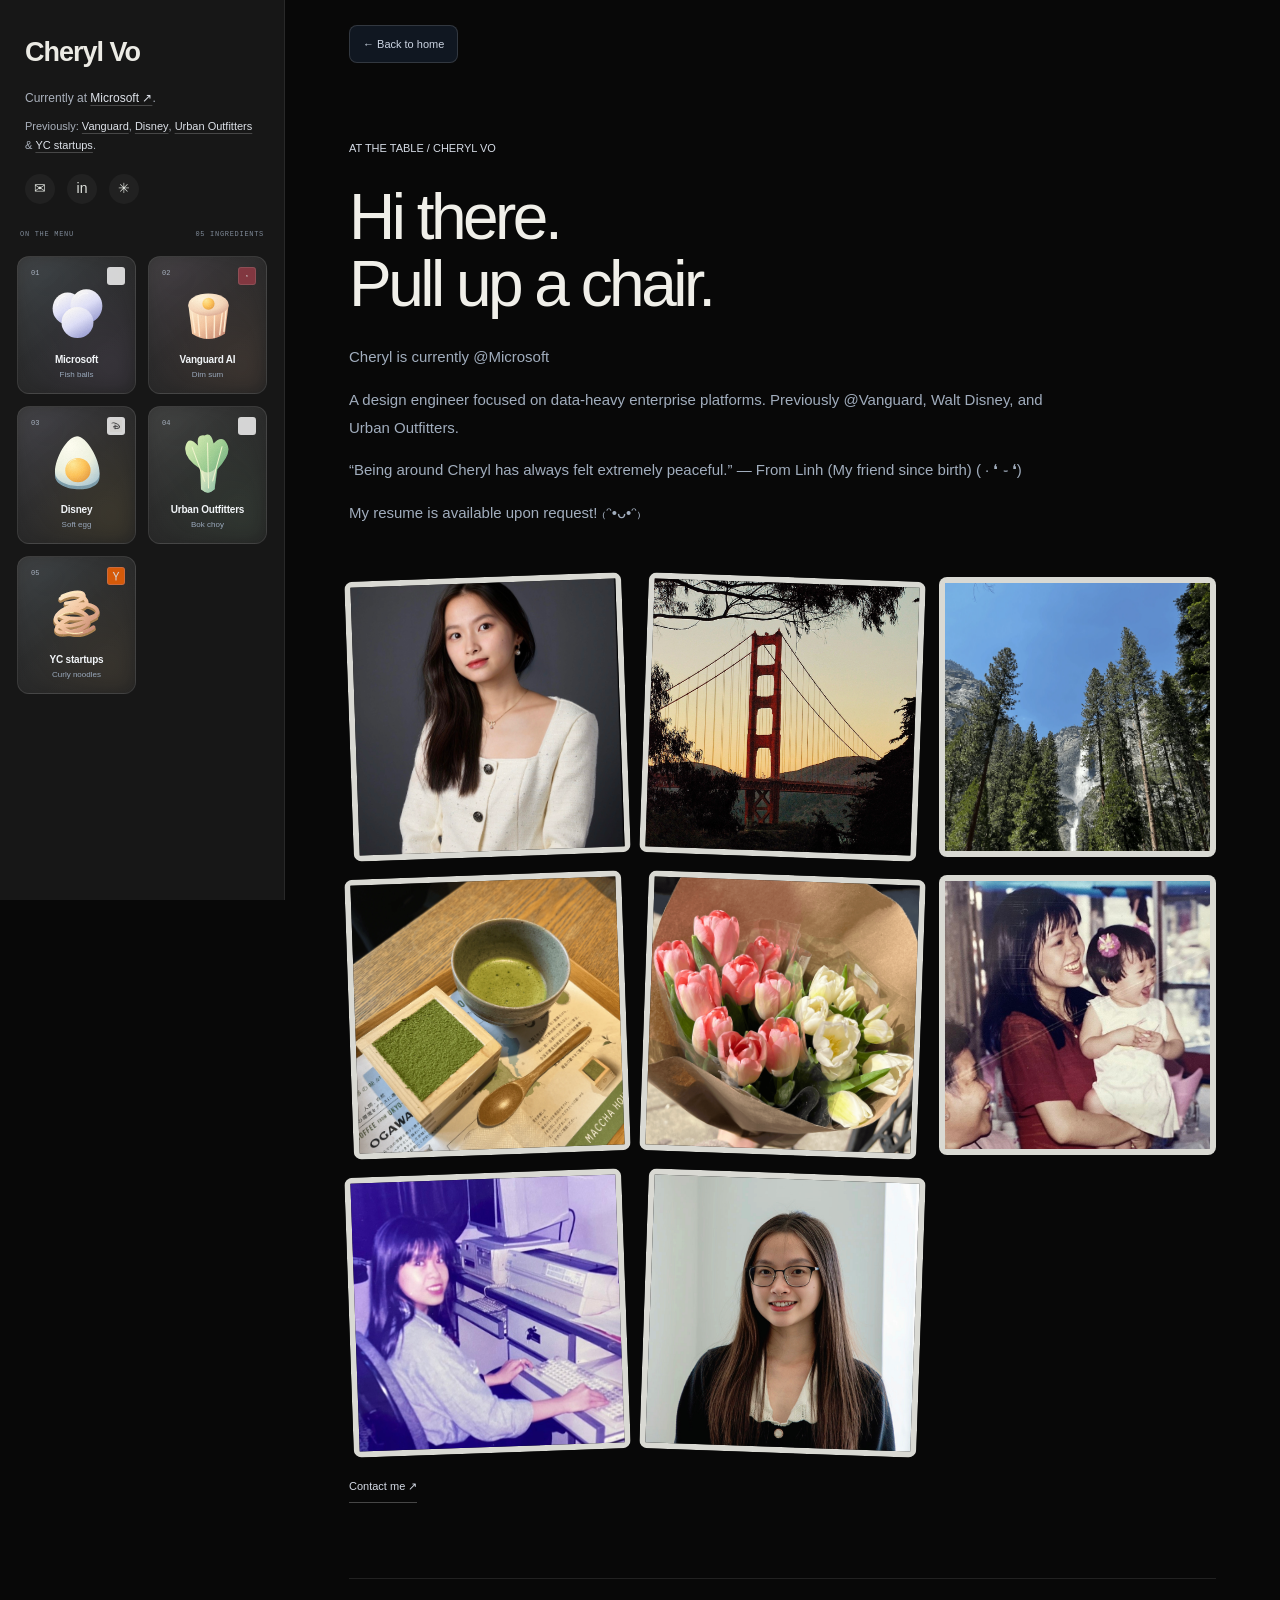
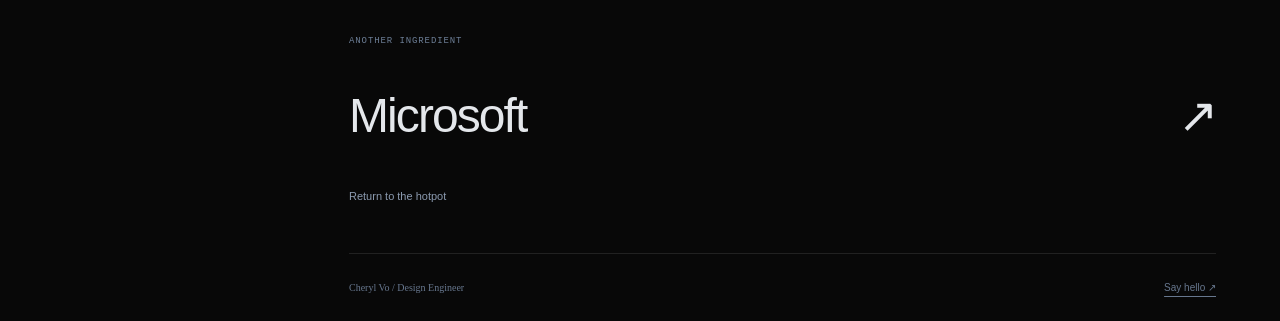
==== commit be474b11: "Make portfolio backgrounds neutral black and charcoal" ====
--- a/projects/about.html
+++ b/projects/about.html
@@ -1 +1 @@
-<!doctype html><html lang="en"><head><meta charset="utf-8"><meta name="viewport" content="width=device-width,initial-scale=1"><title>About Cheryl — Cheryl Vo</title><link rel="icon" href="../bird.png"><link rel="stylesheet" href="../dashboard.css?v=sf-5"><link rel="stylesheet" href="../night-garden.css?v=sf-5"><link rel="stylesheet" href="../nav-displays.css?v=3"><link rel="stylesheet" href="../folders.css?v=2"><link rel="stylesheet" href="../folder-states.css?v=1"><link rel="stylesheet" href="../tactile-cards.css?v=4"><link rel="stylesheet" href="../ingredient-menu.css?v=illustrated-7"><link rel="stylesheet" href="../case-study.css"><link rel="stylesheet" href="../hotpot-case.css?v=clear-4"></head><body style="--course-accent:#c0d1c3"><a class="skip" href="#case-content">Skip to case study</a><aside class="sidebar"><div class="profile"><a class="profile-name" href="../index.html">Cheryl Vo </a><p class="profile-history">Currently at <a href="https://www.microsoft.com/en-us/windows-365" target="_blank" rel="noopener">Microsoft ↗</a>.<br><span>Previously: <a href="vanguardai.html">Vanguard</a>, <a href="disney.html">Disney</a>, <a href="urban-outfiters.html">Urban Outfitters</a> &amp; <a href="atlas.html">YC startups</a>.</span></p><div class="socials"><a href="mailto:cherylvostudio@gmail.com" aria-label="Email Cheryl">✉</a><a href="https://www.linkedin.com/in/tran-cheryl-vo/" target="_blank" rel="noopener" aria-label="Cheryl on LinkedIn">in</a><a href="play.html" aria-label="Artwork">✳</a></div></div><nav aria-label="Project navigation"><div class="menu-heading"><span>ON THE MENU</span><span>05 INGREDIENTS</span></div><div class="ingredient-menu"><a class="project-nav folder-nav" href="microsoft.html"><span class="menu-number">01</span><img class="menu-food food-0" src="../ingredients/0.svg" alt="" aria-hidden="true"><span class="project-icon" style="--accent:#6d8b9e"><img class="brand-logo brand-microsoft" src="../brands/microsoft.svg" alt="" aria-hidden="true"></span><span><strong>Microsoft</strong><small>Fish balls</small></span><span class="nav-arrow">↗</span></a><a class="project-nav folder-nav" href="vanguardai.html"><span class="menu-number">02</span><img class="menu-food food-1" src="../ingredients/1.svg" alt="" aria-hidden="true"><span class="project-icon" style="--accent:#963a45"><img class="brand-logo brand-vanguardai" src="../brands/vanguard.svg" alt="" aria-hidden="true"></span><span><strong>Vanguard AI</strong><small>Dim sum</small></span><span class="nav-arrow">↗</span></a><a class="project-nav folder-nav" href="disney.html"><span class="menu-number">03</span><img class="menu-food food-2" src="../ingredients/2.svg" alt="" aria-hidden="true"><span class="project-icon" style="--accent:#847a9e"><img class="brand-logo brand-disney" src="../brands/disney.png" alt="" aria-hidden="true"></span><span><strong>Disney</strong><small>Soft egg</small></span><span class="nav-arrow">↗</span></a><a class="project-nav folder-nav" href="urban-outfiters.html"><span class="menu-number">04</span><img class="menu-food food-3" src="../ingredients/3.svg" alt="" aria-hidden="true"><span class="project-icon" style="--accent:#7b8271"><img class="brand-logo brand-urban-outfiters" src="../brands/urban.svg" alt="" aria-hidden="true"></span><span><strong>Urban Outfitters</strong><small>Bok choy</small></span><span class="nav-arrow">↗</span></a><a class="project-nav folder-nav" href="atlas.html"><span class="menu-number">05</span><img class="menu-food food-4" src="../ingredients/4.svg" alt="" aria-hidden="true"><span class="project-icon" style="--accent:#a57751"><img class="brand-logo brand-atlas" src="../brands/yc.ico" alt="" aria-hidden="true"></span><span><strong>YC startups</strong><small>Curly noodles</small></span><span class="nav-arrow">↗</span></a></div></nav></aside><div class="reading-progress" aria-hidden="true"></div><main id="case-content"><a class="case-home-link" href="../index.html">← Back to home</a><section class="about-opening"><span class="course-badge">AT THE TABLE / CHERYL VO</span><h1>Hi there.<br>Pull up a chair.</h1><p>Cheryl is currently @Microsoft</p><p>A design engineer focused on data-heavy enterprise platforms. Previously @Vanguard, Walt Disney, and Urban Outfitters.</p><p>“Being around Cheryl has always felt extremely peaceful.” — From Linh (My friend since birth) ( · ❛ ֊ ❛)</p><p>My resume is available upon request! ₍ᵔ•ᴗ•ᵔ₎</p></section><div class="about-photo-grid"><figure><button class="image-expand"><img src="../media/about-KoG7OlLBy6QovKJUhdu1xBxiqM.jpg" alt="Cheryl’s personal photograph" loading="lazy"></button></figure><figure><button class="image-expand"><img src="../media/about-ThHRqWtPOGOrmGiI2v8q4D7kLY.jpg" alt="Cheryl’s personal photograph" loading="lazy"></button></figure><figure><button class="image-expand"><img src="../media/about-HgFDEOUpoQR6WxD0ZgypA74ovAY.webp" alt="Cheryl’s personal photograph" loading="lazy"></button></figure><figure><button class="image-expand"><img src="../media/about-caKVW996veaTPowtUM6DA3k9YE.webp" alt="Cheryl’s personal photograph" loading="lazy"></button></figure><figure><button class="image-expand"><img src="../media/about-we9D9cYSzM0yUhFnLYzC8XiC8T4.png" alt="Cheryl’s personal photograph" loading="lazy"></button></figure><figure><button class="image-expand"><img src="../media/about-GoAZlqFZzIqx34c7P9QZTtrrCU.jpg" alt="Cheryl’s personal photograph" loading="lazy"></button></figure><figure><button class="image-expand"><img src="../media/about-4Qnz3JNUFy0b1ME9hI50VrD5ioA.jpg" alt="Cheryl’s personal photograph" loading="lazy"></button></figure><figure><button class="image-expand"><img src="../media/about-ILqbwTb9teyRl3ZFNsKaQZPQk.jpg" alt="Cheryl’s personal photograph" loading="lazy"></button></figure></div><a href="mailto:cherylvostudio@gmail.com" class="story-enter">Contact me ↗</a><section class="next-ingredient"><span>ANOTHER INGREDIENT</span><a href="microsoft.html">Microsoft <span>↗</span></a><a class="return-pot" href="../index.html">Return to the hotpot</a></section><footer><span>Cheryl Vo / Design Engineer</span><a href="mailto:cherylvostudio@gmail.com">Say hello ↗</a></footer></main><dialog aria-label="Project image"><button class="close" aria-label="Close enlarged image">Close ×</button><img alt=""></dialog><script src="../case-study.js"></script><script src="../hotpot-case.js"></script><script src="../tactile-cards.js"></script></body></html>+<!doctype html><html lang="en"><head><meta charset="utf-8"><meta name="viewport" content="width=device-width,initial-scale=1"><title>About Cheryl — Cheryl Vo</title><link rel="icon" href="../bird.png"><link rel="stylesheet" href="../dashboard.css?v=sf-5"><link rel="stylesheet" href="../night-garden.css?v=sf-5"><link rel="stylesheet" href="../nav-displays.css?v=3"><link rel="stylesheet" href="../folders.css?v=2"><link rel="stylesheet" href="../folder-states.css?v=1"><link rel="stylesheet" href="../tactile-cards.css?v=4"><link rel="stylesheet" href="../ingredient-menu.css?v=illustrated-7"><link rel="stylesheet" href="../case-study.css"><link rel="stylesheet" href="../hotpot-case.css?v=clear-4"><link rel="stylesheet" href="../neutral-background.css?v=1"></head><body style="--course-accent:#c0d1c3"><a class="skip" href="#case-content">Skip to case study</a><aside class="sidebar"><div class="profile"><a class="profile-name" href="../index.html">Cheryl Vo </a><p class="profile-history">Currently at <a href="https://www.microsoft.com/en-us/windows-365" target="_blank" rel="noopener">Microsoft ↗</a>.<br><span>Previously: <a href="vanguardai.html">Vanguard</a>, <a href="disney.html">Disney</a>, <a href="urban-outfiters.html">Urban Outfitters</a> &amp; <a href="atlas.html">YC startups</a>.</span></p><div class="socials"><a href="mailto:cherylvostudio@gmail.com" aria-label="Email Cheryl">✉</a><a href="https://www.linkedin.com/in/tran-cheryl-vo/" target="_blank" rel="noopener" aria-label="Cheryl on LinkedIn">in</a><a href="play.html" aria-label="Artwork">✳</a></div></div><nav aria-label="Project navigation"><div class="menu-heading"><span>ON THE MENU</span><span>05 INGREDIENTS</span></div><div class="ingredient-menu"><a class="project-nav folder-nav" href="microsoft.html"><span class="menu-number">01</span><img class="menu-food food-0" src="../ingredients/0.svg" alt="" aria-hidden="true"><span class="project-icon" style="--accent:#6d8b9e"><img class="brand-logo brand-microsoft" src="../brands/microsoft.svg" alt="" aria-hidden="true"></span><span><strong>Microsoft</strong><small>Fish balls</small></span><span class="nav-arrow">↗</span></a><a class="project-nav folder-nav" href="vanguardai.html"><span class="menu-number">02</span><img class="menu-food food-1" src="../ingredients/1.svg" alt="" aria-hidden="true"><span class="project-icon" style="--accent:#963a45"><img class="brand-logo brand-vanguardai" src="../brands/vanguard.svg" alt="" aria-hidden="true"></span><span><strong>Vanguard AI</strong><small>Dim sum</small></span><span class="nav-arrow">↗</span></a><a class="project-nav folder-nav" href="disney.html"><span class="menu-number">03</span><img class="menu-food food-2" src="../ingredients/2.svg" alt="" aria-hidden="true"><span class="project-icon" style="--accent:#847a9e"><img class="brand-logo brand-disney" src="../brands/disney.png" alt="" aria-hidden="true"></span><span><strong>Disney</strong><small>Soft egg</small></span><span class="nav-arrow">↗</span></a><a class="project-nav folder-nav" href="urban-outfiters.html"><span class="menu-number">04</span><img class="menu-food food-3" src="../ingredients/3.svg" alt="" aria-hidden="true"><span class="project-icon" style="--accent:#7b8271"><img class="brand-logo brand-urban-outfiters" src="../brands/urban.svg" alt="" aria-hidden="true"></span><span><strong>Urban Outfitters</strong><small>Bok choy</small></span><span class="nav-arrow">↗</span></a><a class="project-nav folder-nav" href="atlas.html"><span class="menu-number">05</span><img class="menu-food food-4" src="../ingredients/4.svg" alt="" aria-hidden="true"><span class="project-icon" style="--accent:#a57751"><img class="brand-logo brand-atlas" src="../brands/yc.ico" alt="" aria-hidden="true"></span><span><strong>YC startups</strong><small>Curly noodles</small></span><span class="nav-arrow">↗</span></a></div></nav></aside><div class="reading-progress" aria-hidden="true"></div><main id="case-content"><a class="case-home-link" href="../index.html">← Back to home</a><section class="about-opening"><span class="course-badge">AT THE TABLE / CHERYL VO</span><h1>Hi there.<br>Pull up a chair.</h1><p>Cheryl is currently @Microsoft</p><p>A design engineer focused on data-heavy enterprise platforms. Previously @Vanguard, Walt Disney, and Urban Outfitters.</p><p>“Being around Cheryl has always felt extremely peaceful.” — From Linh (My friend since birth) ( · ❛ ֊ ❛)</p><p>My resume is available upon request! ₍ᵔ•ᴗ•ᵔ₎</p></section><div class="about-photo-grid"><figure><button class="image-expand"><img src="../media/about-KoG7OlLBy6QovKJUhdu1xBxiqM.jpg" alt="Cheryl’s personal photograph" loading="lazy"></button></figure><figure><button class="image-expand"><img src="../media/about-ThHRqWtPOGOrmGiI2v8q4D7kLY.jpg" alt="Cheryl’s personal photograph" loading="lazy"></button></figure><figure><button class="image-expand"><img src="../media/about-HgFDEOUpoQR6WxD0ZgypA74ovAY.webp" alt="Cheryl’s personal photograph" loading="lazy"></button></figure><figure><button class="image-expand"><img src="../media/about-caKVW996veaTPowtUM6DA3k9YE.webp" alt="Cheryl’s personal photograph" loading="lazy"></button></figure><figure><button class="image-expand"><img src="../media/about-we9D9cYSzM0yUhFnLYzC8XiC8T4.png" alt="Cheryl’s personal photograph" loading="lazy"></button></figure><figure><button class="image-expand"><img src="../media/about-GoAZlqFZzIqx34c7P9QZTtrrCU.jpg" alt="Cheryl’s personal photograph" loading="lazy"></button></figure><figure><button class="image-expand"><img src="../media/about-4Qnz3JNUFy0b1ME9hI50VrD5ioA.jpg" alt="Cheryl’s personal photograph" loading="lazy"></button></figure><figure><button class="image-expand"><img src="../media/about-ILqbwTb9teyRl3ZFNsKaQZPQk.jpg" alt="Cheryl’s personal photograph" loading="lazy"></button></figure></div><a href="mailto:cherylvostudio@gmail.com" class="story-enter">Contact me ↗</a><section class="next-ingredient"><span>ANOTHER INGREDIENT</span><a href="microsoft.html">Microsoft <span>↗</span></a><a class="return-pot" href="../index.html">Return to the hotpot</a></section><footer><span>Cheryl Vo / Design Engineer</span><a href="mailto:cherylvostudio@gmail.com">Say hello ↗</a></footer></main><dialog aria-label="Project image"><button class="close" aria-label="Close enlarged image">Close ×</button><img alt=""></dialog><script src="../case-study.js"></script><script src="../hotpot-case.js"></script><script src="../tactile-cards.js"></script></body></html>
--- a/neutral-background.css
+++ b/neutral-background.css
@@ -0,0 +1,2 @@
+/* Neutral surfaces let the illustrated ingredients supply the color. */
+html,body{background:#080808!important}.sidebar{background:#171717!important;border-right-color:#ffffff14!important}.dashboard-sky,.hotpot-stage{background:#080808!important}.dashboard-sky>*{display:none!important}body:before{background:none!important}.sidebar .folder-nav{background:linear-gradient(145deg,#303030,#202020)!important}.sidebar .folder-nav:is(:hover,:focus-visible,.active){background:#242424!important}.sidebar .folder-nav:after{background:linear-gradient(140deg,#ffffff16,transparent 45%,#ffffff06)!important}
